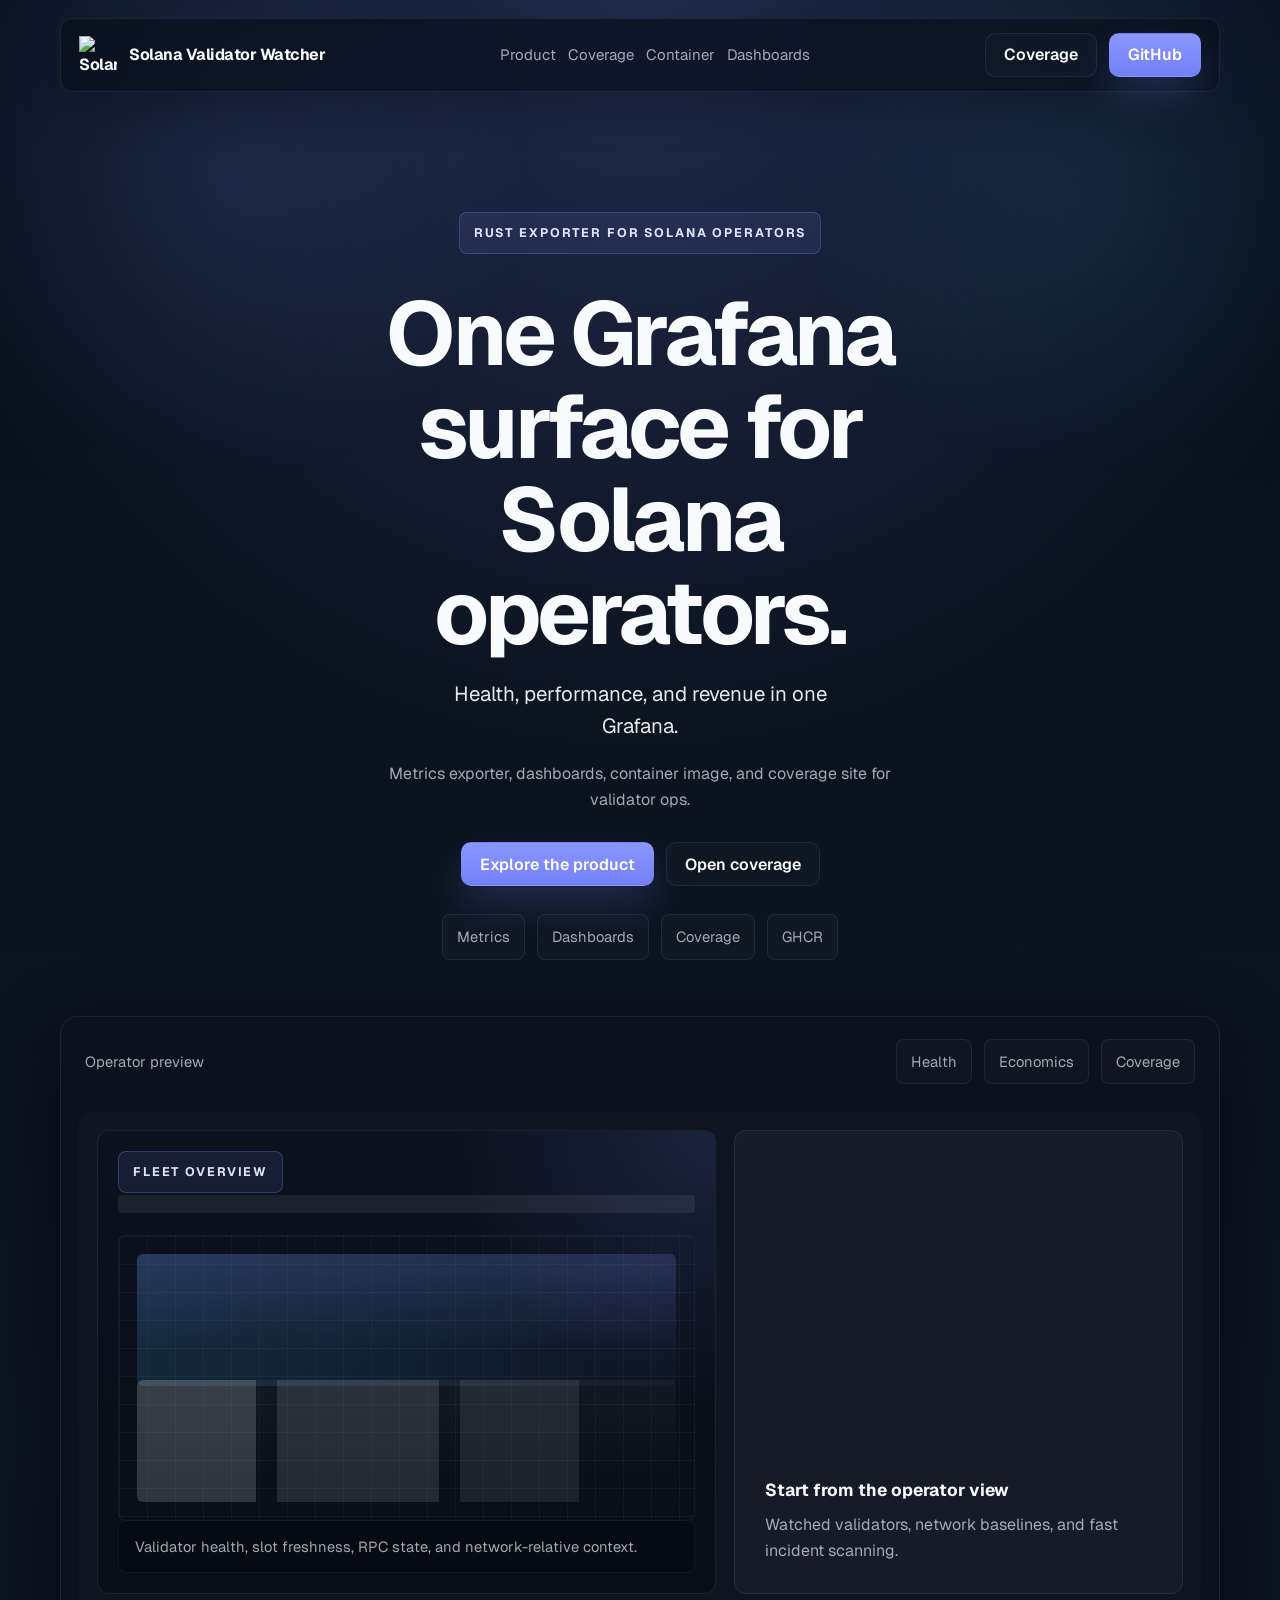
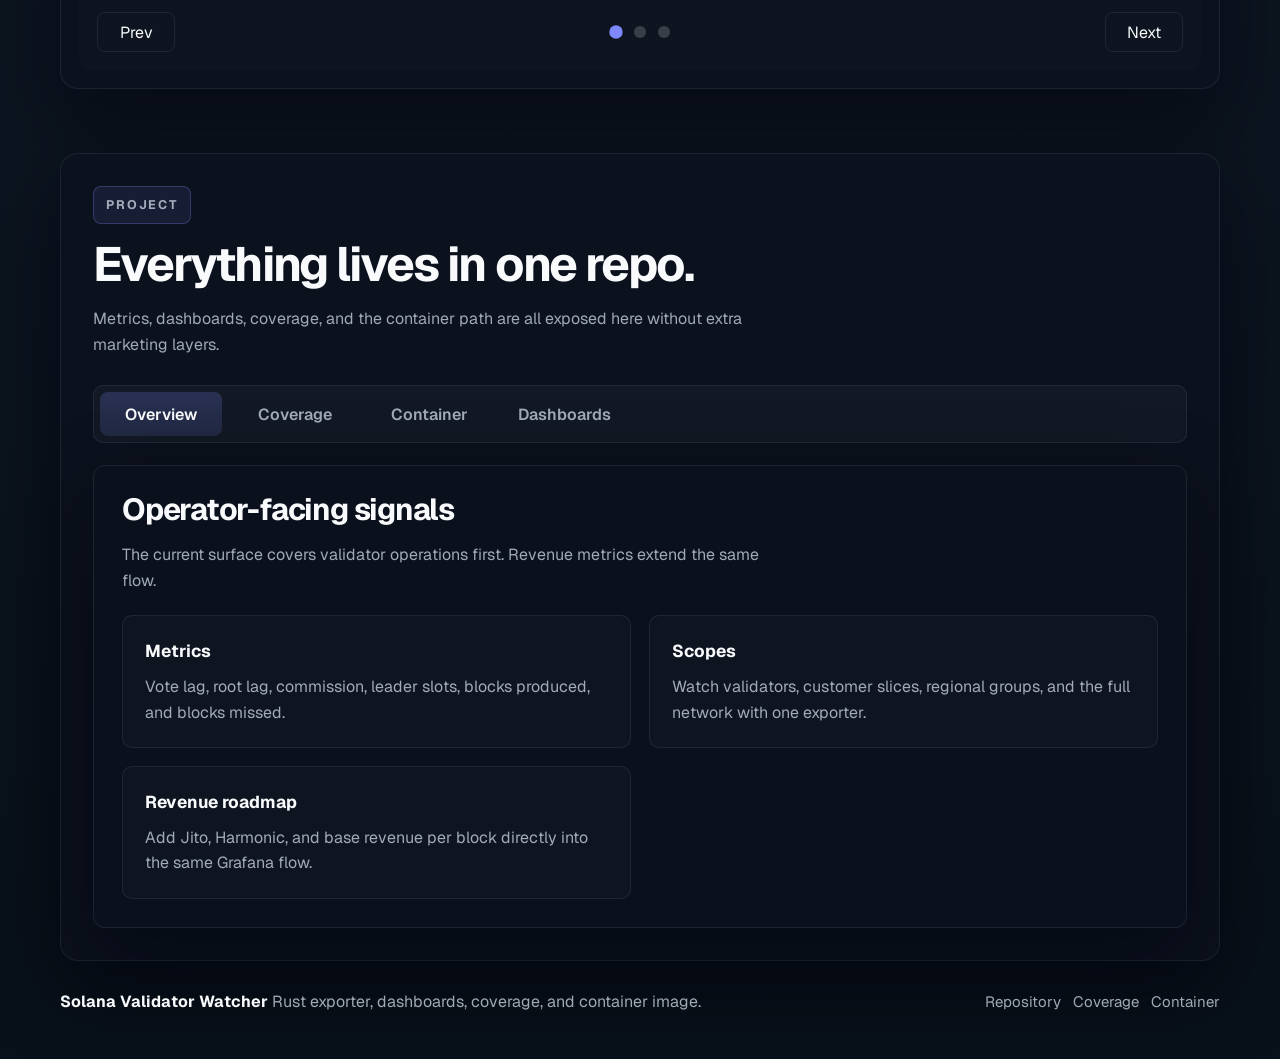
==== site/index.html @ ddf08153 "fix(config): make container listener explicit" ====
<!DOCTYPE html>
<html lang="en">
  <head>
    <meta charset="utf-8">
    <meta name="viewport" content="width=device-width, initial-scale=1">
    <title>Solana Validator Watcher</title>
    <meta
      name="description"
      content="A Solana operator surface for validator health, network context, dashboards, coverage, and container delivery."
    >
    <meta name="theme-color" content="#0a111b">
    <link rel="preconnect" href="https://fonts.googleapis.com">
    <link rel="preconnect" href="https://fonts.gstatic.com" crossorigin>
    <link
      href="https://fonts.googleapis.com/css2?family=Geist:wght@400;500;600;700&family=Geist+Mono:wght@400;500;600&display=swap"
      rel="stylesheet"
    >
    <link rel="stylesheet" href="styles.css">
    <script defer src="app.js"></script>
  </head>
  <body>
    <div class="page-aura" aria-hidden="true"></div>

    <header class="topbar">
      <div class="topbar-shell">
        <a class="brand" href="./">
          <img src="assets/logo.svg" alt="Solana Validator Watcher logo" width="38" height="38">
          <span>Solana Validator Watcher</span>
        </a>

        <nav class="topnav" aria-label="Primary">
          <a href="#product-tabs">Product</a>
          <a href="#tab-coverage">Coverage</a>
          <a href="#tab-container">Container</a>
          <a href="#tab-dashboards">Dashboards</a>
        </nav>

        <div class="topbar-actions">
          <a class="button button-ghost" href="coverage/">Coverage</a>
          <a class="button button-solid" href="https://github.com/v4lproik/sol-validator-watcher">GitHub</a>
        </div>
      </div>
    </header>

    <main>
      <section class="hero">
        <div class="hero-copy">
          <p class="launch-pill">Rust exporter for Solana operators</p>
          <h1>One Grafana surface for Solana operators.</h1>
          <p class="hero-text">Health, performance, and revenue in one Grafana.</p>
          <p class="hero-subtext">Metrics exporter, dashboards, container image, and coverage site for validator ops.</p>

          <div class="cta-row">
            <a class="button button-solid" href="#product-tabs">Explore the product</a>
            <a class="button button-ghost" href="coverage/">Open coverage</a>
          </div>

          <ul class="trust-strip" aria-label="Project stack">
            <li>Metrics</li>
            <li>Dashboards</li>
            <li>Coverage</li>
            <li>GHCR</li>
          </ul>
        </div>

        <div id="preview-carousel" class="hero-stage">
          <div class="stage-shell">
            <div class="stage-top">
              <span>Operator preview</span>
              <div class="preview-badges">
                <span>Health</span>
                <span>Economics</span>
                <span>Coverage</span>
              </div>
            </div>

            <div class="carousel-shell" data-carousel>
              <div class="carousel-track">
                <article class="carousel-slide is-active" data-slide>
                  <div class="shot shot-overview">
                    <span class="shot-label">Fleet overview</span>
                    <div class="shot-head"></div>
                    <div class="shot-surface shot-surface-grid"></div>
                    <div class="shot-footer">Validator health, slot freshness, RPC state, and network-relative context.</div>
                  </div>
                  <div class="slide-copy">
                    <strong>Start from the operator view</strong>
                    <span>Watched validators, network baselines, and fast incident scanning.</span>
                  </div>
                </article>

                <article class="carousel-slide" data-slide>
                  <div class="shot shot-breakdown">
                    <span class="shot-label">Revenue and breakdowns</span>
                    <div class="shot-head"></div>
                    <div class="shot-surface shot-surface-bars"></div>
                    <div class="shot-footer">Reserved for scope rankings, outliers, and validator economics.</div>
                  </div>
                  <div class="slide-copy">
                    <strong>Add economics without leaving Grafana</strong>
                    <span>Jito, Harmonic, and per-block revenue sit next to health signals.</span>
                  </div>
                </article>

                <article class="carousel-slide" data-slide>
                  <div class="shot shot-watched">
                    <span class="shot-label">Watched validators</span>
                    <div class="shot-head"></div>
                    <div class="shot-surface shot-surface-table"></div>
                    <div class="shot-footer">Ideal slot for the per-validator table and later screenshot carousel.</div>
                  </div>
                  <div class="slide-copy">
                    <strong>Ready for real screenshots</strong>
                    <span>Swap placeholders for Grafana captures when they are ready.</span>
                  </div>
                </article>
              </div>

              <div class="carousel-controls">
                <button type="button" class="carousel-button" data-carousel-action="prev" aria-label="Previous slide">
                  Prev
                </button>
                <div class="carousel-dots" aria-label="Carousel pagination">
                  <button type="button" class="carousel-dot is-active" data-carousel-dot="0" aria-label="Go to slide 1"></button>
                  <button type="button" class="carousel-dot" data-carousel-dot="1" aria-label="Go to slide 2"></button>
                  <button type="button" class="carousel-dot" data-carousel-dot="2" aria-label="Go to slide 3"></button>
                </div>
                <button type="button" class="carousel-button" data-carousel-action="next" aria-label="Next slide">
                  Next
                </button>
              </div>
            </div>
          </div>
        </div>
      </section>

      <section id="product-tabs" class="product-tabs">
        <div class="section-header">
          <p class="eyebrow">Project</p>
          <h2>Everything lives in one repo.</h2>
          <p>Metrics, dashboards, coverage, and the container path are all exposed here without extra marketing layers.</p>
        </div>

        <div class="tab-buttons" role="tablist" aria-label="Project sections">
          <button id="tab-overview" class="tab-button is-active" type="button" role="tab" aria-selected="true" aria-controls="panel-overview" data-tab="overview">
            Overview
          </button>
          <button id="tab-coverage" class="tab-button" type="button" role="tab" aria-selected="false" aria-controls="panel-coverage" data-tab="coverage">
            Coverage
          </button>
          <button id="tab-container" class="tab-button" type="button" role="tab" aria-selected="false" aria-controls="panel-container" data-tab="container">
            Container
          </button>
          <button id="tab-dashboards" class="tab-button" type="button" role="tab" aria-selected="false" aria-controls="panel-dashboards" data-tab="dashboards">
            Dashboards
          </button>
        </div>

        <div class="tab-panels">
          <section id="panel-overview" class="tab-panel is-active" role="tabpanel" aria-labelledby="tab-overview" data-panel="overview">
            <div class="panel-intro">
              <h3>Operator-facing signals</h3>
              <p>The current surface covers validator operations first. Revenue metrics extend the same flow.</p>
            </div>

            <div class="panel-grid">
              <article>
                <strong>Metrics</strong>
                <span>Vote lag, root lag, commission, leader slots, blocks produced, and blocks missed.</span>
              </article>
              <article>
                <strong>Scopes</strong>
                <span>Watch validators, customer slices, regional groups, and the full network with one exporter.</span>
              </article>
              <article>
                <strong>Revenue roadmap</strong>
                <span>Add Jito, Harmonic, and base revenue per block directly into the same Grafana flow.</span>
              </article>
            </div>
          </section>

          <section id="panel-coverage" class="tab-panel" role="tabpanel" aria-labelledby="tab-coverage" data-panel="coverage" hidden>
            <div class="panel-intro">
              <h3>Coverage is part of the site</h3>
              <p>The Pages build publishes the landing page at the root and the generated <code>cargo llvm-cov</code> report under <code>/coverage/</code>.</p>
              <div class="inline-actions">
                <a class="button button-solid" href="coverage/">Open full coverage report</a>
              </div>
            </div>

            <div class="coverage-frame-shell">
              <iframe
                src="coverage/"
                title="Coverage report preview"
                loading="lazy"
                referrerpolicy="no-referrer"
              ></iframe>
            </div>
          </section>

          <section id="panel-container" class="tab-panel" role="tabpanel" aria-labelledby="tab-container" data-panel="container" hidden>
            <div class="panel-intro">
              <h3>Pull the image from GHCR</h3>
              <p>The workflow publishes branch, tag, SHA, and <code>latest</code> tags to GitHub Container Registry.</p>
            </div>

            <div class="snippet-layout">
              <article class="snippet-card">
                <p class="snippet-title">Pull</p>
                <pre><code>docker pull ghcr.io/v4lproik/sol-validator-watcher:latest</code></pre>
              </article>

              <article class="snippet-card">
                <p class="snippet-title">Run</p>
                <pre><code>docker run --rm \
  --read-only \
  --tmpfs /tmp:rw,noexec,nosuid,size=16m,mode=1777 \
  --cap-drop ALL \
  --security-opt no-new-privileges:true \
  -p 127.0.0.1:8000:8000 \
  -v "$(pwd)/config:/app/config:ro" \
  ghcr.io/v4lproik/sol-validator-watcher:latest \
  --config /app/config/remote/devnet.toml</code></pre>
              </article>

              <article class="snippet-card">
                <p class="snippet-title">Tags</p>
                <pre><code>main
latest
sha-&lt;commit&gt;
v&lt;release-tag&gt;</code></pre>
              </article>
            </div>
          </section>

          <section id="panel-dashboards" class="tab-panel" role="tabpanel" aria-labelledby="tab-dashboards" data-panel="dashboards" hidden>
            <div class="panel-intro">
              <h3>Keep a home for Grafana screenshots</h3>
              <p>The preview stage already has slots for overview, breakdown, and watched-validator captures.</p>
            </div>

            <div class="panel-grid">
              <article>
                <strong>Overview dashboard</strong>
                <span>Top-line operator health, validator comparisons, and network context.</span>
              </article>
              <article>
                <strong>Breakdown</strong>
                <span>Scope rankings, outlier scans, and revenue slices by operator or customer.</span>
              </article>
              <article>
                <strong>Watched validators</strong>
                <span>The row-level operations view with lag, skip rate, stake, leader pressure, and revenue columns.</span>
              </article>
            </div>
          </section>
        </div>
      </section>
    </main>

    <footer class="site-footer">
      <div>
        <strong>Solana Validator Watcher</strong>
        <span>Rust exporter, dashboards, coverage, and container image.</span>
      </div>

      <div class="footer-links">
        <a href="https://github.com/v4lproik/sol-validator-watcher">Repository</a>
        <a href="coverage/">Coverage</a>
        <a href="#tab-container">Container</a>
      </div>
    </footer>
  </body>
</html>
---- site/styles.css ----
:root {
  --bg: #08101a;
  --bg-secondary: #0d1521;
  --surface: rgba(12, 18, 30, 0.86);
  --surface-strong: rgba(14, 22, 34, 0.96);
  --surface-soft: rgba(255, 255, 255, 0.03);
  --line: rgba(148, 163, 184, 0.12);
  --line-strong: rgba(129, 140, 248, 0.28);
  --text: #f8fafc;
  --text-muted: rgba(203, 213, 225, 0.78);
  --brand: #7c89ff;
  --brand-secondary: #4fc3ff;
  --brand-soft: rgba(124, 137, 255, 0.14);
  --shadow: 0 28px 80px rgba(1, 5, 12, 0.48);
  --radius-xl: 18px;
  --radius-lg: 12px;
  --radius-md: 8px;
  --content-width: min(1160px, calc(100vw - 40px));
  color-scheme: dark;
}

* {
  box-sizing: border-box;
}

html {
  scroll-behavior: smooth;
}

body {
  margin: 0;
  min-height: 100vh;
  background:
    radial-gradient(circle at top, rgba(124, 137, 255, 0.22), transparent 28%),
    linear-gradient(180deg, var(--bg) 0%, var(--bg-secondary) 54%, var(--bg) 100%);
  color: var(--text);
  font-family: "Geist", sans-serif;
  line-height: 1.6;
}

a {
  color: inherit;
  text-decoration: none;
}

img {
  display: block;
  max-width: 100%;
}

code,
pre {
  font-family: "Geist Mono", monospace;
}

.page-aura {
  position: fixed;
  inset: 0;
  z-index: -1;
  pointer-events: none;
  background:
    radial-gradient(circle at 18% 20%, rgba(124, 137, 255, 0.1), transparent 24%),
    radial-gradient(circle at 84% 22%, rgba(79, 195, 255, 0.08), transparent 22%);
}

.topbar,
.hero,
.product-tabs,
.site-footer,
.not-found-shell {
  width: var(--content-width);
  margin-inline: auto;
}

.topbar {
  position: sticky;
  top: 0;
  z-index: 40;
  padding-top: 18px;
}

.topbar-shell {
  display: flex;
  align-items: center;
  justify-content: space-between;
  gap: 20px;
  min-height: 72px;
  padding: 14px 18px;
  border-radius: 12px;
  border: 1px solid var(--line);
  background: rgba(8, 16, 26, 0.68);
  box-shadow: 0 18px 40px rgba(1, 5, 12, 0.24);
  backdrop-filter: blur(18px);
}

.brand {
  display: inline-flex;
  align-items: center;
  gap: 12px;
  font-size: 1rem;
  font-weight: 700;
  letter-spacing: -0.03em;
}

.brand img {
  width: 38px;
  height: 38px;
}

.topnav,
.topbar-actions,
.cta-row,
.trust-strip,
.preview-badges,
.carousel-controls,
.carousel-dots,
.footer-links,
.tab-buttons,
.inline-actions {
  display: flex;
  align-items: center;
  gap: 12px;
  flex-wrap: wrap;
}

.topnav a,
.footer-links a {
  color: var(--text-muted);
  font-size: 0.94rem;
  transition: color 180ms ease;
}

.topnav a:hover,
.footer-links a:hover {
  color: var(--text);
}

.button {
  display: inline-flex;
  align-items: center;
  justify-content: center;
  min-height: 44px;
  padding: 0 18px;
  border: 1px solid transparent;
  border-radius: 10px;
  font-weight: 600;
  transition:
    transform 180ms ease,
    border-color 180ms ease,
    background-color 180ms ease;
}

.button:hover {
  transform: translateY(-1px);
}

.button-solid {
  background: linear-gradient(180deg, #8b97ff 0%, #7380f5 100%);
  color: white;
  box-shadow: 0 18px 38px rgba(124, 137, 255, 0.2);
}

.button-ghost {
  border-color: var(--line);
  background: rgba(255, 255, 255, 0.02);
  color: var(--text);
}

.hero {
  padding: 108px 0 24px;
}

.hero-copy {
  max-width: 860px;
  margin-inline: auto;
  text-align: center;
}

.launch-pill,
.eyebrow,
.shot-label {
  display: inline-flex;
  align-items: center;
  border-radius: 8px;
  border: 1px solid rgba(129, 140, 248, 0.28);
  background: rgba(124, 137, 255, 0.1);
  color: #dbe5ff;
  font-size: 0.78rem;
  font-weight: 700;
  letter-spacing: 0.15em;
  text-transform: uppercase;
}

.launch-pill,
.shot-label {
  padding: 10px 14px;
}

.eyebrow {
  margin: 0 0 16px;
  padding: 8px 12px;
}

h1,
h2,
h3 {
  margin: 0;
  letter-spacing: -0.04em;
  line-height: 1.04;
}

h1 {
  max-width: 11ch;
  margin: 20px auto 0;
  font-size: clamp(3.1rem, 7vw, 5.9rem);
}

h2 {
  font-size: clamp(2rem, 4vw, 3rem);
}

h3 {
  font-size: clamp(1.45rem, 2.8vw, 1.9rem);
}

.hero-text {
  max-width: 32ch;
  margin: 18px auto 0;
  font-size: clamp(1.1rem, 2vw, 1.28rem);
  color: rgba(241, 245, 249, 0.94);
}

.hero-subtext,
.section-header p,
.panel-intro p,
.slide-copy span,
.panel-grid span,
.snippet-card,
.site-footer span,
.not-found-shell p {
  color: var(--text-muted);
}

.hero-subtext {
  max-width: 48ch;
  margin: 18px auto 0;
  font-size: 1rem;
}

.cta-row {
  justify-content: center;
  margin-top: 30px;
}

.trust-strip {
  justify-content: center;
  list-style: none;
  margin: 28px 0 0;
  padding: 0;
}

.trust-strip li,
.preview-badges span {
  padding: 10px 14px;
  border-radius: 8px;
  border: 1px solid var(--line);
  background: rgba(255, 255, 255, 0.02);
  color: var(--text-muted);
  font-size: 0.92rem;
}

.hero-stage {
  margin-top: 56px;
}

.stage-shell,
.product-tabs,
.tab-panel,
.coverage-frame-shell,
.snippet-card,
.not-found-shell {
  border: 1px solid var(--line);
  background: var(--surface);
  box-shadow: var(--shadow);
}

.stage-shell {
  padding: 18px;
  border-radius: var(--radius-xl);
}

.stage-top {
  display: flex;
  align-items: center;
  justify-content: space-between;
  gap: 16px;
  margin-bottom: 16px;
  padding: 4px 6px 12px;
  color: var(--text-muted);
  font-size: 0.92rem;
}

.carousel-shell {
  overflow: hidden;
  border-radius: 14px;
  background: linear-gradient(180deg, rgba(255, 255, 255, 0.02), rgba(255, 255, 255, 0.01));
}

.carousel-track {
  position: relative;
  min-height: 500px;
  padding: 18px;
}

.carousel-slide {
  position: absolute;
  inset: 18px;
  display: grid;
  grid-template-columns: 1.16fr 0.84fr;
  gap: 18px;
  opacity: 0;
  pointer-events: none;
  transform: translateX(14px);
  transition:
    opacity 260ms ease,
    transform 260ms ease;
}

.carousel-slide.is-active {
  opacity: 1;
  pointer-events: auto;
  transform: translateX(0);
}

.shot {
  position: relative;
  min-height: 350px;
  overflow: hidden;
  padding: 20px;
  border-radius: 12px;
  border: 1px solid rgba(148, 163, 184, 0.12);
  background: linear-gradient(180deg, rgba(12, 18, 30, 0.98), rgba(9, 15, 24, 0.98));
}

.shot::before {
  content: "";
  position: absolute;
  inset: 0;
  background:
    radial-gradient(circle at top right, rgba(124, 137, 255, 0.14), transparent 34%),
    linear-gradient(180deg, transparent 0%, rgba(8, 16, 26, 0.1) 100%);
}

.shot-head {
  position: absolute;
  top: 64px;
  left: 20px;
  right: 20px;
  height: 18px;
  border-radius: 4px;
  background: rgba(255, 255, 255, 0.07);
}

.shot-surface {
  position: absolute;
  inset: 104px 20px 72px;
  border-radius: 8px;
  border: 1px solid rgba(148, 163, 184, 0.08);
  background: rgba(6, 10, 18, 0.82);
}

.shot-surface-grid {
  background:
    linear-gradient(90deg, rgba(255, 255, 255, 0.04) 1px, transparent 1px),
    linear-gradient(rgba(255, 255, 255, 0.04) 1px, transparent 1px);
  background-size: 28px 28px;
}

.shot-surface-grid::before,
.shot-surface-grid::after,
.shot-surface-bars::before,
.shot-surface-bars::after,
.shot-surface-table::before,
.shot-surface-table::after {
  content: "";
  position: absolute;
}

.shot-surface-grid::before {
  inset: 18px 18px auto 18px;
  height: 132px;
  border-radius: 6px;
  background:
    linear-gradient(180deg, rgba(124, 137, 255, 0.18), transparent 75%),
    linear-gradient(90deg, rgba(79, 195, 255, 0.14), rgba(124, 137, 255, 0.04));
}

.shot-surface-grid::after {
  left: 18px;
  right: 18px;
  bottom: 18px;
  height: 122px;
  border-radius: 6px;
  background:
    linear-gradient(180deg, rgba(255, 255, 255, 0.04), transparent 90%),
    linear-gradient(90deg, rgba(255, 255, 255, 0.16) 22%, transparent 22% 26%, rgba(255, 255, 255, 0.11) 26% 56%, transparent 56% 60%, rgba(255, 255, 255, 0.08) 60% 82%, transparent 82%);
}

.shot-surface-bars::before {
  inset: 18px 18px auto 18px;
  height: 14px;
  border-radius: 4px;
  background: rgba(255, 255, 255, 0.08);
}

.shot-surface-bars::after {
  inset: 54px 18px 18px;
  border-radius: 6px;
  background:
    linear-gradient(90deg, rgba(124, 137, 255, 0.22) 18%, transparent 18% 22%, rgba(79, 195, 255, 0.18) 22% 44%, transparent 44% 48%, rgba(124, 137, 255, 0.15) 48% 76%, transparent 76% 80%, rgba(79, 195, 255, 0.18) 80%),
    linear-gradient(rgba(255, 255, 255, 0.05) 1px, transparent 1px);
  background-size: auto, 100% 42px;
}

.shot-surface-table::before {
  inset: 18px 18px auto 18px;
  height: 18px;
  border-radius: 4px;
  background: rgba(255, 255, 255, 0.08);
}

.shot-surface-table::after {
  inset: 56px 18px 18px;
  border-radius: 6px;
  background:
    linear-gradient(rgba(255, 255, 255, 0.06) 1px, transparent 1px),
    linear-gradient(90deg, rgba(255, 255, 255, 0.06) 1px, transparent 1px);
  background-size: 100% 38px, 26% 100%;
}

.shot-footer {
  position: absolute;
  left: 20px;
  right: 20px;
  bottom: 20px;
  padding: 14px 16px;
  border-radius: 8px;
  background: rgba(6, 10, 18, 0.8);
  border: 1px solid rgba(148, 163, 184, 0.08);
  color: var(--text-muted);
  font-size: 0.92rem;
}

.slide-copy {
  display: flex;
  flex-direction: column;
  justify-content: flex-end;
  padding: 30px;
  border-radius: 12px;
  border: 1px solid var(--line);
  background: rgba(255, 255, 255, 0.03);
}

.slide-copy strong,
.snippet-title,
.panel-grid strong {
  display: block;
  margin-bottom: 8px;
  font-size: 1.08rem;
}

.carousel-controls {
  justify-content: space-between;
  padding: 0 18px 18px;
}

.carousel-button,
.carousel-dot,
.tab-button {
  border: 0;
  cursor: pointer;
}

.carousel-button {
  min-width: 78px;
  min-height: 40px;
  padding: 0 14px;
  border-radius: 8px;
  border: 1px solid var(--line);
  background: transparent;
  color: var(--text);
  font: inherit;
}

.carousel-dot {
  width: 12px;
  height: 12px;
  border-radius: 999px;
  background: rgba(255, 255, 255, 0.18);
  transition:
    transform 180ms ease,
    background-color 180ms ease;
}

.carousel-dot.is-active {
  transform: scale(1.12);
  background: var(--brand);
}

.product-tabs {
  margin-top: 40px;
  padding: 32px;
  border-radius: var(--radius-xl);
}

.section-header {
  max-width: 62ch;
}

.section-header h2 {
  margin: 0 0 14px;
}

.tab-buttons {
  margin: 28px 0 22px;
  padding: 6px;
  border-radius: 10px;
  border: 1px solid var(--line);
  background: rgba(255, 255, 255, 0.03);
}

.tab-button {
  min-width: 122px;
  min-height: 44px;
  padding: 0 16px;
  border-radius: 8px;
  background: transparent;
  color: var(--text-muted);
  font: inherit;
  font-weight: 600;
  transition:
    background-color 180ms ease,
    color 180ms ease;
}

.tab-button.is-active {
  background: linear-gradient(180deg, rgba(124, 137, 255, 0.22), rgba(124, 137, 255, 0.14));
  color: var(--text);
}

.tab-panels {
  display: grid;
}

.tab-panel {
  padding: 28px;
  border-radius: var(--radius-lg);
}

.panel-intro {
  max-width: 58ch;
}

.panel-intro h3 {
  margin-bottom: 12px;
}

.panel-grid,
.snippet-layout {
  display: grid;
  grid-template-columns: repeat(2, minmax(0, 1fr));
  gap: 18px;
  margin-top: 22px;
}

.panel-grid article,
.snippet-card {
  padding: 22px;
  border-radius: 10px;
  border: 1px solid var(--line);
  background: rgba(255, 255, 255, 0.02);
}

.snippet-layout {
  grid-template-columns: repeat(3, minmax(0, 1fr));
}

.snippet-title {
  margin-top: 0;
}

.snippet-card pre {
  margin: 0;
  white-space: pre-wrap;
  word-break: break-word;
}

.coverage-frame-shell {
  margin-top: 22px;
  padding: 16px;
  border-radius: 12px;
}

.coverage-frame-shell iframe {
  width: 100%;
  min-height: 680px;
  border: 0;
  border-radius: 8px;
  background: white;
}

.site-footer {
  display: flex;
  align-items: center;
  justify-content: space-between;
  gap: 20px;
  padding: 28px 0 44px;
}

.footer-links {
  justify-content: flex-end;
}

.not-found-page {
  display: grid;
  place-items: center;
}

.not-found-shell {
  padding: 36px;
  border-radius: var(--radius-xl);
  text-align: center;
}

.not-found-shell img {
  margin: 0 auto 18px;
}

@media (max-width: 1100px) {
  .topbar-shell,
  .site-footer {
    flex-direction: column;
    align-items: stretch;
  }

  .topnav,
  .topbar-actions,
  .footer-links {
    justify-content: center;
  }

  .carousel-slide {
    grid-template-columns: 1fr;
  }

  .carousel-track {
    min-height: 740px;
  }

  .panel-grid,
  .snippet-layout {
    grid-template-columns: 1fr;
  }
}

@media (max-width: 720px) {
  :root {
    --content-width: min(100vw - 24px, 100%);
  }

  .hero {
    padding-top: 90px;
  }

  h1 {
    max-width: 9ch;
  }

  .stage-shell,
  .product-tabs,
  .tab-panel,
  .not-found-shell {
    padding: 20px;
  }

  .carousel-track {
    min-height: 700px;
    padding: 12px;
  }

  .carousel-slide {
    inset: 12px;
  }

  .shot {
    min-height: 300px;
    padding: 16px;
  }

  .shot-head {
    left: 16px;
    right: 16px;
  }

  .shot-surface {
    inset: 100px 16px 68px;
  }

  .shot-footer,
  .slide-copy {
    padding: 16px;
  }

  .tab-buttons {
    display: grid;
    grid-template-columns: repeat(2, minmax(0, 1fr));
  }

  .tab-button {
    width: 100%;
  }

  .coverage-frame-shell iframe {
    min-height: 520px;
  }
}
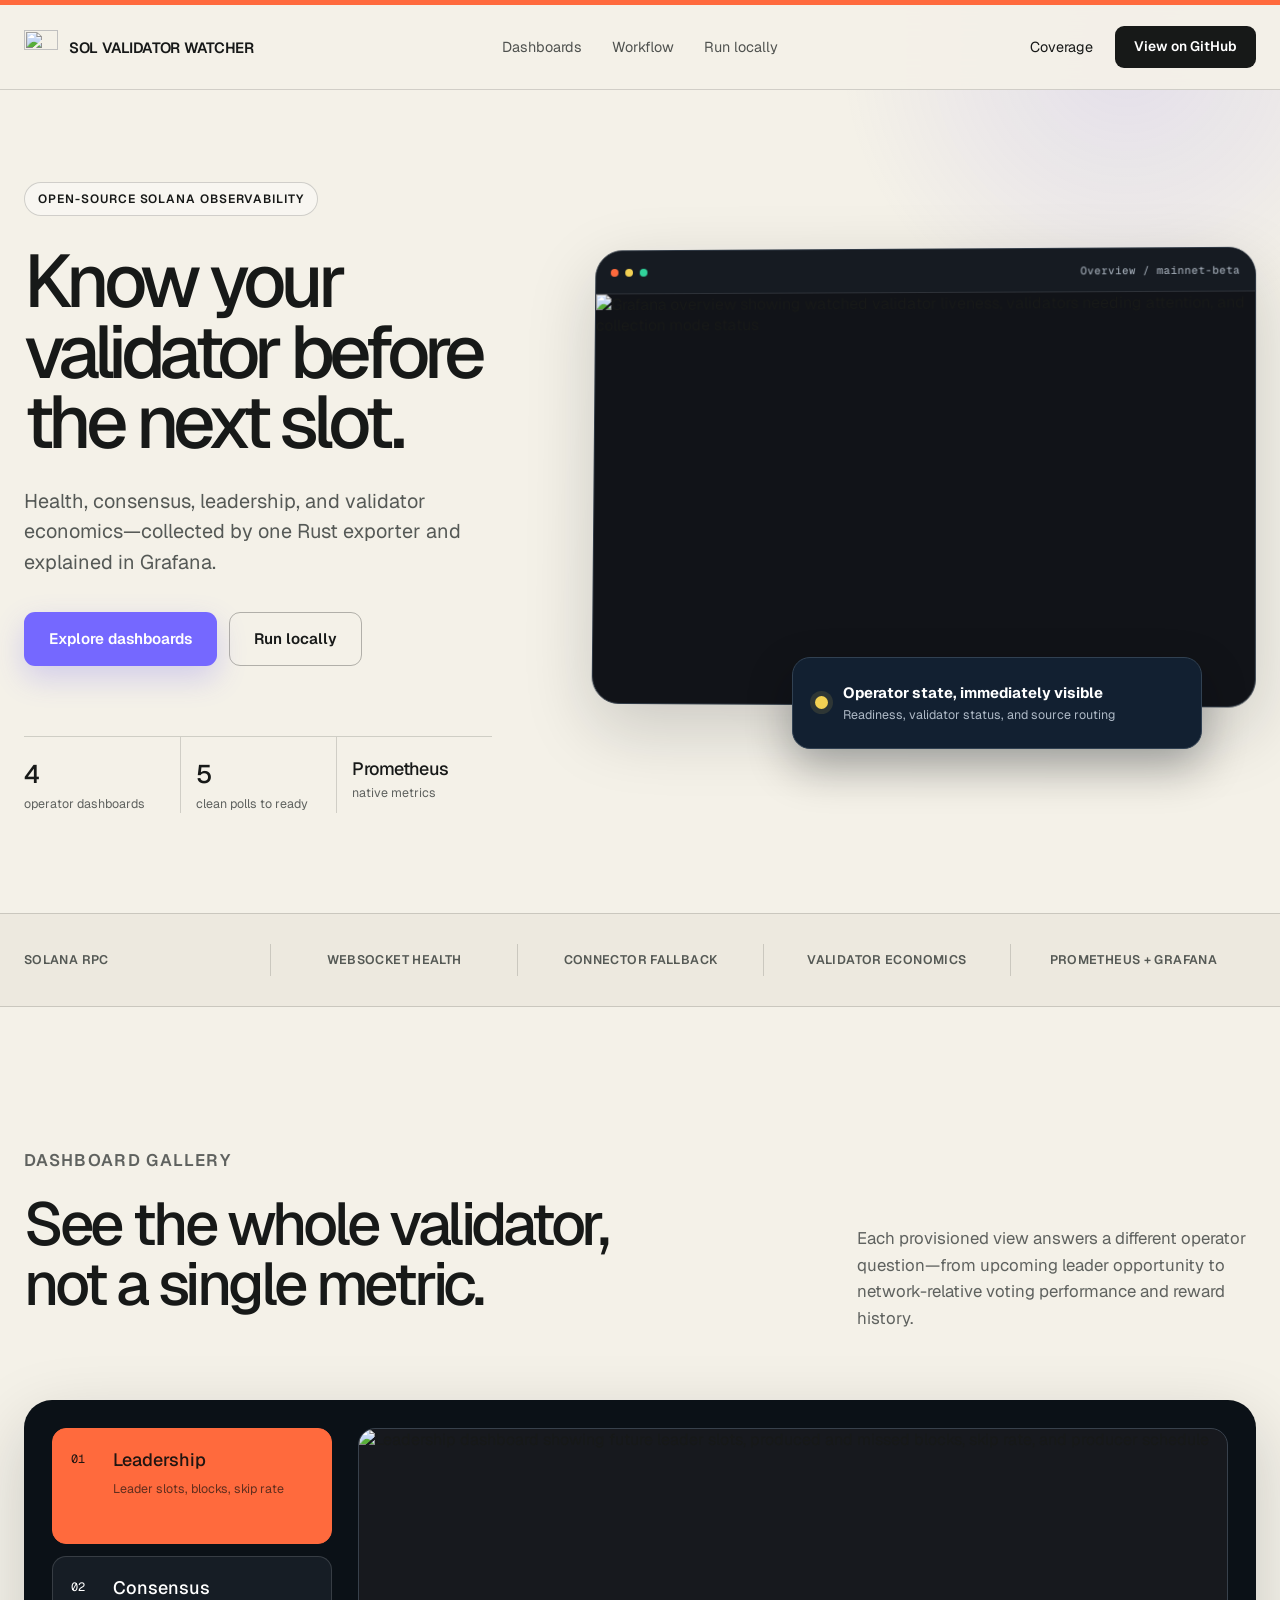
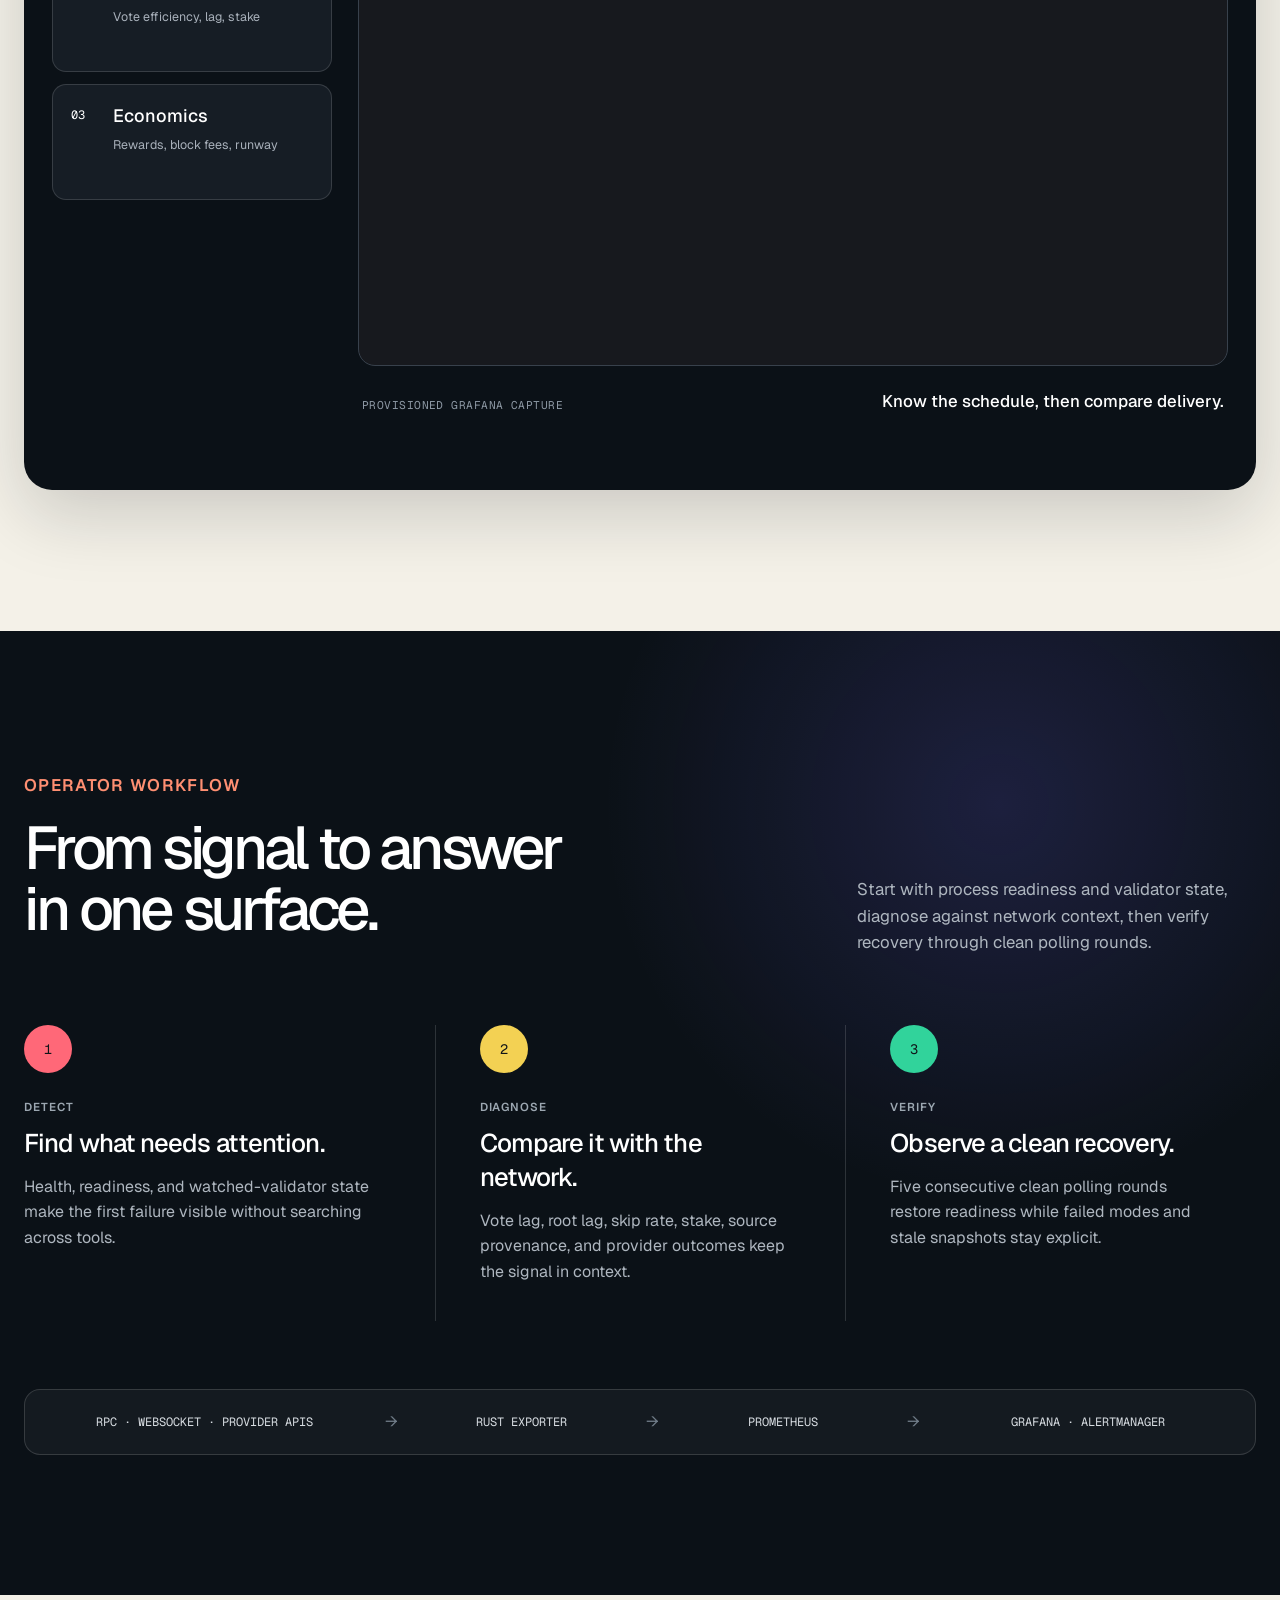
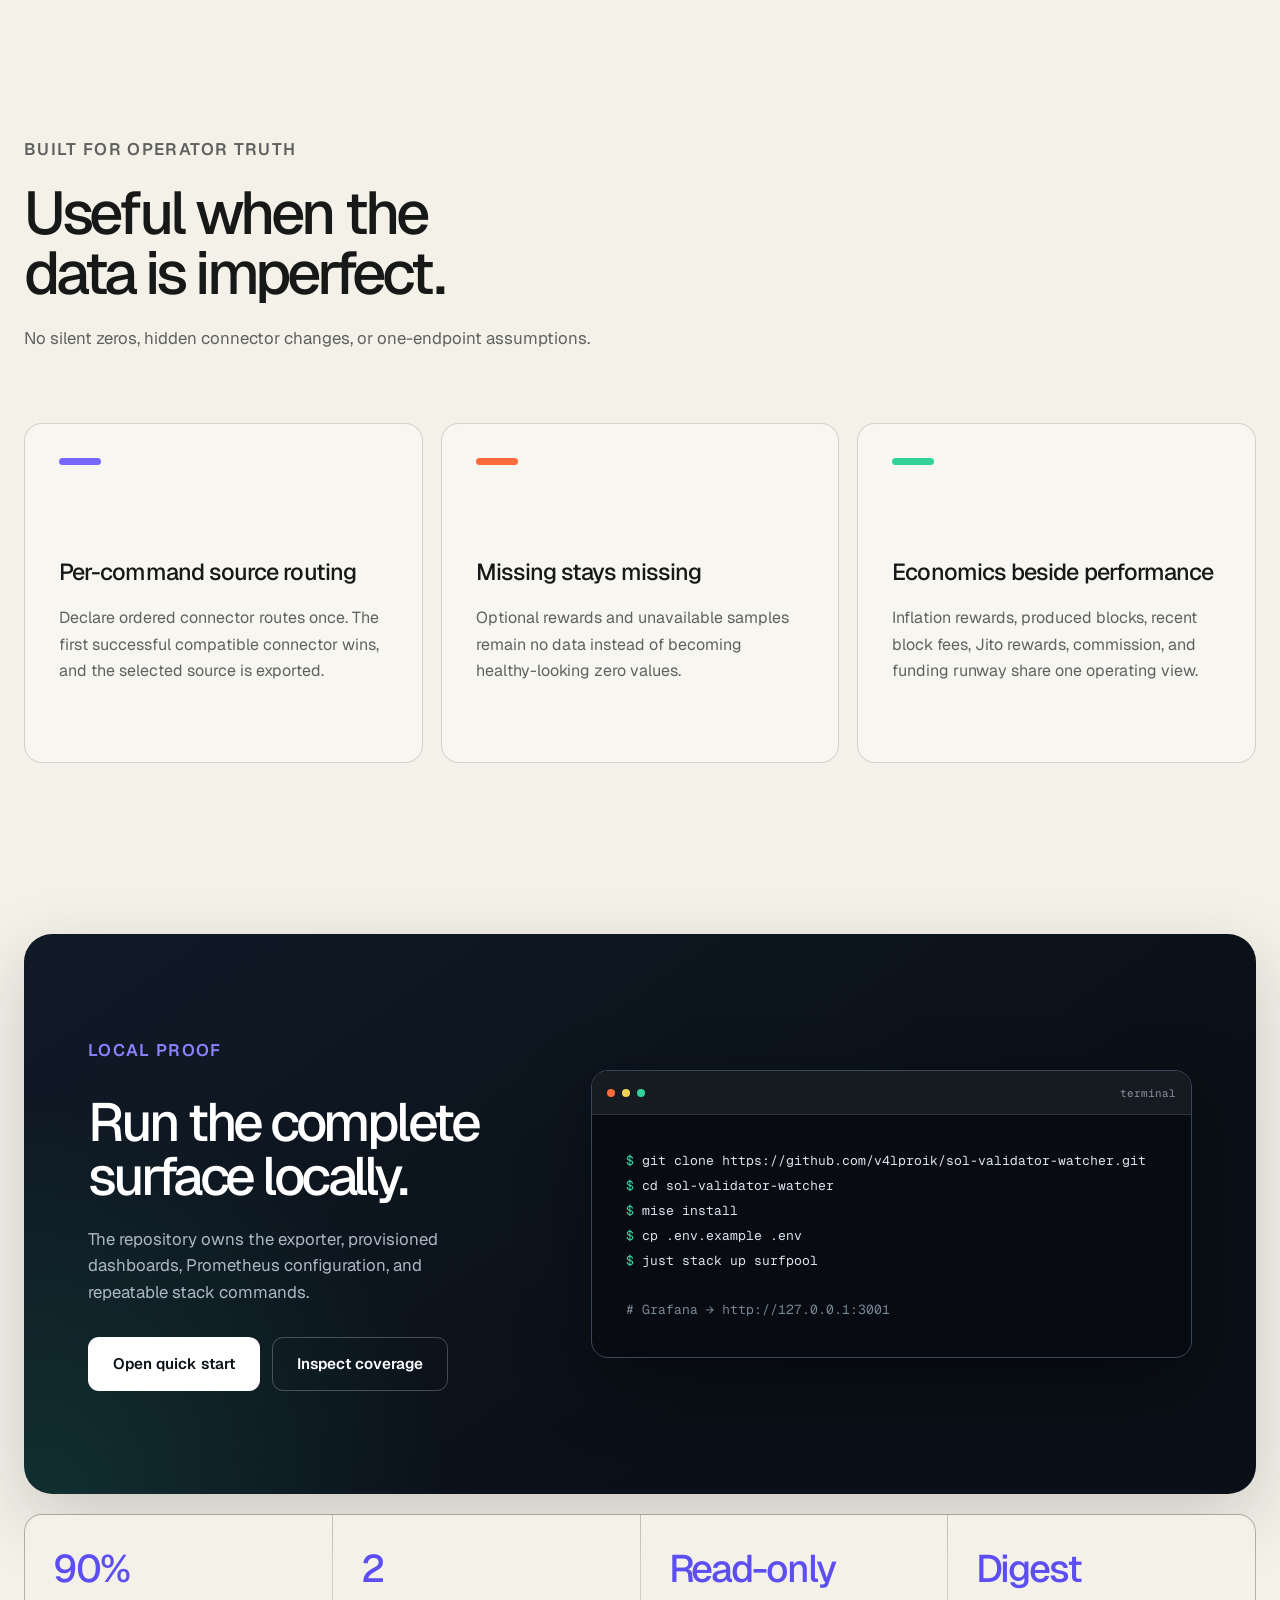
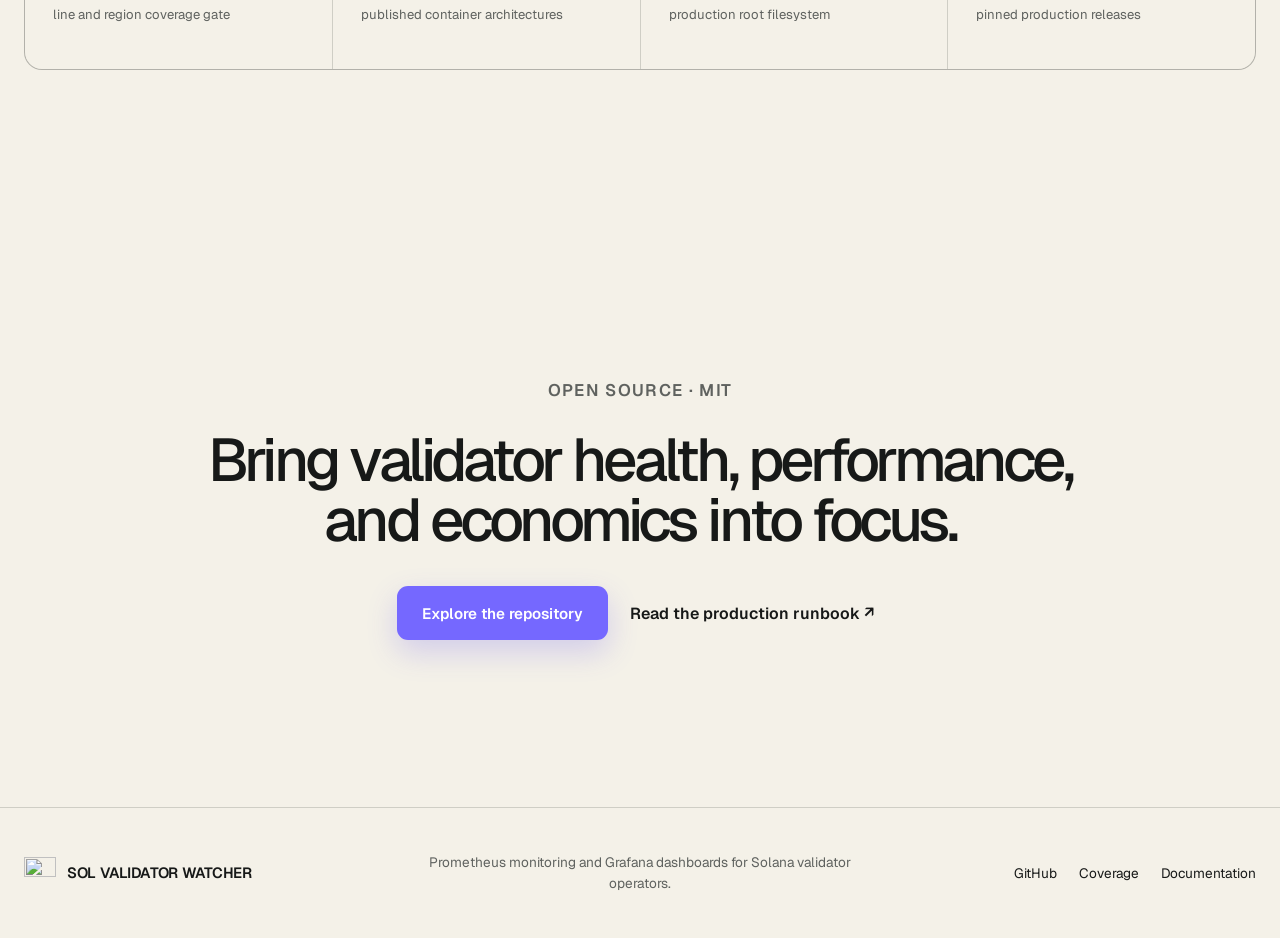
==== commit d1fb5208: "feat(site): promote validator watcher dashboards" ====
--- a/site/index.html
+++ b/site/index.html
@@ -3,12 +3,19 @@
   <head>
     <meta charset="utf-8">
     <meta name="viewport" content="width=device-width, initial-scale=1">
-    <title>Solana Validator Watcher</title>
+    <title>Solana Validator Watcher — Operator observability</title>
     <meta
       name="description"
-      content="A Solana operator surface for validator health, network context, dashboards, coverage, and container delivery."
+      content="Open-source Prometheus monitoring and Grafana dashboards for Solana validator health, consensus, leadership, and economics."
     >
-    <meta name="theme-color" content="#0a111b">
+    <meta name="theme-color" content="#f4f1e8">
+    <meta property="og:title" content="Solana Validator Watcher">
+    <meta
+      property="og:description"
+      content="Know your validator before the next slot. Health, consensus, leadership, and economics in one operator surface."
+    >
+    <meta property="og:type" content="website">
+    <meta property="og:url" content="https://v4lproik.github.io/sol-validator-watcher/">
     <link rel="preconnect" href="https://fonts.googleapis.com">
     <link rel="preconnect" href="https://fonts.gstatic.com" crossorigin>
     <link
@@ -19,255 +26,375 @@
     <script defer src="app.js"></script>
   </head>
   <body>
-    <div class="page-aura" aria-hidden="true"></div>
+    <a class="skip-link" href="#main-content">Skip to main content</a>
 
     <header class="topbar">
-      <div class="topbar-shell">
-        <a class="brand" href="./">
-          <img src="assets/logo.svg" alt="Solana Validator Watcher logo" width="38" height="38">
-          <span>Solana Validator Watcher</span>
+      <div class="shell topbar-inner">
+        <a class="brand" href="./" aria-label="Solana Validator Watcher home">
+          <img src="assets/logo.svg" alt="" width="34" height="34">
+          <span>Sol Validator Watcher</span>
         </a>
 
-        <nav class="topnav" aria-label="Primary">
-          <a href="#product-tabs">Product</a>
-          <a href="#tab-coverage">Coverage</a>
-          <a href="#tab-container">Container</a>
-          <a href="#tab-dashboards">Dashboards</a>
+        <nav class="topnav" aria-label="Primary navigation">
+          <a href="#dashboards">Dashboards</a>
+          <a href="#workflow">Workflow</a>
+          <a href="#run-locally">Run locally</a>
         </nav>
 
         <div class="topbar-actions">
-          <a class="button button-ghost" href="coverage/">Coverage</a>
-          <a class="button button-solid" href="https://github.com/v4lproik/sol-validator-watcher">GitHub</a>
+          <a class="text-link" href="coverage/">Coverage</a>
+          <a class="button button-small button-dark" href="https://github.com/v4lproik/sol-validator-watcher">
+            View on GitHub
+          </a>
         </div>
       </div>
     </header>
 
-    <main>
-      <section class="hero">
+    <main id="main-content">
+      <section class="hero shell" aria-labelledby="hero-title">
         <div class="hero-copy">
-          <p class="launch-pill">Rust exporter for Solana operators</p>
-          <h1>One Grafana surface for Solana operators.</h1>
-          <p class="hero-text">Health, performance, and revenue in one Grafana.</p>
-          <p class="hero-subtext">Metrics exporter, dashboards, container image, and coverage site for validator ops.</p>
+          <p class="pill">Open-source Solana observability</p>
+          <h1 id="hero-title">Know your validator before the next slot.</h1>
+          <p class="hero-lead">
+            Health, consensus, leadership, and validator economics—collected by one Rust exporter and explained in Grafana.
+          </p>
 
           <div class="cta-row">
-            <a class="button button-solid" href="#product-tabs">Explore the product</a>
-            <a class="button button-ghost" href="coverage/">Open coverage</a>
-          </div>
-
-          <ul class="trust-strip" aria-label="Project stack">
-            <li>Metrics</li>
-            <li>Dashboards</li>
-            <li>Coverage</li>
-            <li>GHCR</li>
-          </ul>
-        </div>
-
-        <div id="preview-carousel" class="hero-stage">
-          <div class="stage-shell">
-            <div class="stage-top">
-              <span>Operator preview</span>
-              <div class="preview-badges">
-                <span>Health</span>
-                <span>Economics</span>
-                <span>Coverage</span>
+            <a class="button button-accent" href="#dashboards">Explore dashboards</a>
+            <a class="button button-outline" href="#run-locally">Run locally</a>
+          </div>
+
+          <dl class="hero-proof" aria-label="Project facts">
+            <div>
+              <dt>4</dt>
+              <dd>operator dashboards</dd>
+            </div>
+            <div>
+              <dt>5</dt>
+              <dd>clean polls to ready</dd>
+            </div>
+            <div>
+              <dt>Prometheus</dt>
+              <dd>native metrics</dd>
+            </div>
+          </dl>
+        </div>
+
+        <div class="hero-visual">
+          <figure class="product-frame product-frame-hero">
+            <div class="frame-bar" aria-hidden="true">
+              <span></span><span></span><span></span>
+              <strong>Overview / mainnet-beta</strong>
+            </div>
+            <img
+              src="assets/dashboard-overview.webp"
+              alt="Grafana overview showing watched validator liveness, validators needing attention, and collection mode status"
+              width="1600"
+              height="987"
+              fetchpriority="high"
+            >
+          </figure>
+          <div class="signal-card">
+            <span class="signal-dot" aria-hidden="true"></span>
+            <div>
+              <strong>Operator state, immediately visible</strong>
+              <span>Readiness, validator status, and source routing</span>
+            </div>
+          </div>
+        </div>
+      </section>
+
+      <section class="proof-band" aria-label="Project capabilities">
+        <div class="shell proof-band-inner">
+          <span>Solana RPC</span>
+          <span>WebSocket health</span>
+          <span>Connector fallback</span>
+          <span>Validator economics</span>
+          <span>Prometheus + Grafana</span>
+        </div>
+      </section>
+
+      <section id="dashboards" class="section section-gallery shell" aria-labelledby="dashboards-title">
+        <div class="section-heading section-heading-split">
+          <div>
+            <p class="eyebrow">Dashboard gallery</p>
+            <h2 id="dashboards-title">See the whole validator, not a single metric.</h2>
+          </div>
+          <p>
+            Each provisioned view answers a different operator question—from upcoming leader opportunity to network-relative voting performance and reward history.
+          </p>
+        </div>
+
+        <div class="dashboard-gallery">
+          <div class="gallery-tabs" role="tablist" aria-label="Dashboard previews">
+            <button
+              id="dashboard-tab-leadership"
+              class="gallery-tab is-active"
+              type="button"
+              role="tab"
+              aria-selected="true"
+              aria-controls="dashboard-panel-leadership"
+              tabindex="0"
+              data-dashboard-tab="leadership"
+            >
+              <span class="gallery-index">01</span>
+              <span>
+                <strong>Leadership</strong>
+                <small>Leader slots, blocks, skip rate</small>
+              </span>
+            </button>
+            <button
+              id="dashboard-tab-consensus"
+              class="gallery-tab"
+              type="button"
+              role="tab"
+              aria-selected="false"
+              aria-controls="dashboard-panel-consensus"
+              tabindex="-1"
+              data-dashboard-tab="consensus"
+            >
+              <span class="gallery-index">02</span>
+              <span>
+                <strong>Consensus</strong>
+                <small>Vote efficiency, lag, stake</small>
+              </span>
+            </button>
+            <button
+              id="dashboard-tab-economics"
+              class="gallery-tab"
+              type="button"
+              role="tab"
+              aria-selected="false"
+              aria-controls="dashboard-panel-economics"
+              tabindex="-1"
+              data-dashboard-tab="economics"
+            >
+              <span class="gallery-index">03</span>
+              <span>
+                <strong>Economics</strong>
+                <small>Rewards, block fees, runway</small>
+              </span>
+            </button>
+          </div>
+
+          <div class="gallery-stage">
+            <figure
+              id="dashboard-panel-leadership"
+              class="gallery-panel is-active"
+              role="tabpanel"
+              aria-labelledby="dashboard-tab-leadership"
+              data-dashboard-panel="leadership"
+            >
+              <div class="gallery-image-shell">
+                <img
+                  src="assets/dashboard-leadership.webp"
+                  alt="Leadership dashboard showing future leader slots, produced and missed blocks, skip rate, and producer schedule"
+                  width="1600"
+                  height="987"
+                  loading="lazy"
+                >
               </div>
-            </div>
-
-            <div class="carousel-shell" data-carousel>
-              <div class="carousel-track">
-                <article class="carousel-slide is-active" data-slide>
-                  <div class="shot shot-overview">
-                    <span class="shot-label">Fleet overview</span>
-                    <div class="shot-head"></div>
-                    <div class="shot-surface shot-surface-grid"></div>
-                    <div class="shot-footer">Validator health, slot freshness, RPC state, and network-relative context.</div>
-                  </div>
-                  <div class="slide-copy">
-                    <strong>Start from the operator view</strong>
-                    <span>Watched validators, network baselines, and fast incident scanning.</span>
-                  </div>
-                </article>
-
-                <article class="carousel-slide" data-slide>
-                  <div class="shot shot-breakdown">
-                    <span class="shot-label">Revenue and breakdowns</span>
-                    <div class="shot-head"></div>
-                    <div class="shot-surface shot-surface-bars"></div>
-                    <div class="shot-footer">Reserved for scope rankings, outliers, and validator economics.</div>
-                  </div>
-                  <div class="slide-copy">
-                    <strong>Add economics without leaving Grafana</strong>
-                    <span>Jito, Harmonic, and per-block revenue sit next to health signals.</span>
-                  </div>
-                </article>
-
-                <article class="carousel-slide" data-slide>
-                  <div class="shot shot-watched">
-                    <span class="shot-label">Watched validators</span>
-                    <div class="shot-head"></div>
-                    <div class="shot-surface shot-surface-table"></div>
-                    <div class="shot-footer">Ideal slot for the per-validator table and later screenshot carousel.</div>
-                  </div>
-                  <div class="slide-copy">
-                    <strong>Ready for real screenshots</strong>
-                    <span>Swap placeholders for Grafana captures when they are ready.</span>
-                  </div>
-                </article>
+              <figcaption>
+                <span>Provisioned Grafana capture</span>
+                <strong>Know the schedule, then compare delivery.</strong>
+              </figcaption>
+            </figure>
+
+            <figure
+              id="dashboard-panel-consensus"
+              class="gallery-panel"
+              role="tabpanel"
+              aria-labelledby="dashboard-tab-consensus"
+              data-dashboard-panel="consensus"
+              hidden
+            >
+              <div class="gallery-image-shell">
+                <img
+                  src="assets/dashboard-consensus.webp"
+                  alt="Consensus dashboard showing delinquent validators, vote efficiency, vote lag, root lag, and activated stake"
+                  width="1600"
+                  height="987"
+                  loading="lazy"
+                >
               </div>
-
-              <div class="carousel-controls">
-                <button type="button" class="carousel-button" data-carousel-action="prev" aria-label="Previous slide">
-                  Prev
-                </button>
-                <div class="carousel-dots" aria-label="Carousel pagination">
-                  <button type="button" class="carousel-dot is-active" data-carousel-dot="0" aria-label="Go to slide 1"></button>
-                  <button type="button" class="carousel-dot" data-carousel-dot="1" aria-label="Go to slide 2"></button>
-                  <button type="button" class="carousel-dot" data-carousel-dot="2" aria-label="Go to slide 3"></button>
-                </div>
-                <button type="button" class="carousel-button" data-carousel-action="next" aria-label="Next slide">
-                  Next
-                </button>
+              <figcaption>
+                <span>Provisioned Grafana capture</span>
+                <strong>Compare every watched validator with the network.</strong>
+              </figcaption>
+            </figure>
+
+            <figure
+              id="dashboard-panel-economics"
+              class="gallery-panel"
+              role="tabpanel"
+              aria-labelledby="dashboard-tab-economics"
+              data-dashboard-panel="economics"
+              hidden
+            >
+              <div class="gallery-image-shell">
+                <img
+                  src="assets/dashboard-economics.webp"
+                  alt="Economics dashboard showing tracked inflation rewards, rewarded blocks, reward per produced block, and reward data availability"
+                  width="1600"
+                  height="987"
+                  loading="lazy"
+                >
               </div>
-            </div>
-          </div>
-        </div>
-      </section>
-
-      <section id="product-tabs" class="product-tabs">
-        <div class="section-header">
-          <p class="eyebrow">Project</p>
-          <h2>Everything lives in one repo.</h2>
-          <p>Metrics, dashboards, coverage, and the container path are all exposed here without extra marketing layers.</p>
-        </div>
-
-        <div class="tab-buttons" role="tablist" aria-label="Project sections">
-          <button id="tab-overview" class="tab-button is-active" type="button" role="tab" aria-selected="true" aria-controls="panel-overview" data-tab="overview">
-            Overview
-          </button>
-          <button id="tab-coverage" class="tab-button" type="button" role="tab" aria-selected="false" aria-controls="panel-coverage" data-tab="coverage">
-            Coverage
-          </button>
-          <button id="tab-container" class="tab-button" type="button" role="tab" aria-selected="false" aria-controls="panel-container" data-tab="container">
-            Container
-          </button>
-          <button id="tab-dashboards" class="tab-button" type="button" role="tab" aria-selected="false" aria-controls="panel-dashboards" data-tab="dashboards">
-            Dashboards
-          </button>
-        </div>
-
-        <div class="tab-panels">
-          <section id="panel-overview" class="tab-panel is-active" role="tabpanel" aria-labelledby="tab-overview" data-panel="overview">
-            <div class="panel-intro">
-              <h3>Operator-facing signals</h3>
-              <p>The current surface covers validator operations first. Revenue metrics extend the same flow.</p>
-            </div>
-
-            <div class="panel-grid">
-              <article>
-                <strong>Metrics</strong>
-                <span>Vote lag, root lag, commission, leader slots, blocks produced, and blocks missed.</span>
-              </article>
-              <article>
-                <strong>Scopes</strong>
-                <span>Watch validators, customer slices, regional groups, and the full network with one exporter.</span>
-              </article>
-              <article>
-                <strong>Revenue roadmap</strong>
-                <span>Add Jito, Harmonic, and base revenue per block directly into the same Grafana flow.</span>
-              </article>
-            </div>
-          </section>
-
-          <section id="panel-coverage" class="tab-panel" role="tabpanel" aria-labelledby="tab-coverage" data-panel="coverage" hidden>
-            <div class="panel-intro">
-              <h3>Coverage is part of the site</h3>
-              <p>The Pages build publishes the landing page at the root and the generated <code>cargo llvm-cov</code> report under <code>/coverage/</code>.</p>
-              <div class="inline-actions">
-                <a class="button button-solid" href="coverage/">Open full coverage report</a>
-              </div>
-            </div>
-
-            <div class="coverage-frame-shell">
-              <iframe
-                src="coverage/"
-                title="Coverage report preview"
-                loading="lazy"
-                referrerpolicy="no-referrer"
-              ></iframe>
-            </div>
-          </section>
-
-          <section id="panel-container" class="tab-panel" role="tabpanel" aria-labelledby="tab-container" data-panel="container" hidden>
-            <div class="panel-intro">
-              <h3>Pull the image from GHCR</h3>
-              <p>The workflow publishes branch, tag, SHA, and <code>latest</code> tags to GitHub Container Registry.</p>
-            </div>
-
-            <div class="snippet-layout">
-              <article class="snippet-card">
-                <p class="snippet-title">Pull</p>
-                <pre><code>docker pull ghcr.io/v4lproik/sol-validator-watcher:latest</code></pre>
-              </article>
-
-              <article class="snippet-card">
-                <p class="snippet-title">Run</p>
-                <pre><code>docker run --rm \
-  --read-only \
-  --tmpfs /tmp:rw,noexec,nosuid,size=16m,mode=1777 \
-  --cap-drop ALL \
-  --security-opt no-new-privileges:true \
-  -p 127.0.0.1:8000:8000 \
-  -v "$(pwd)/config:/app/config:ro" \
-  ghcr.io/v4lproik/sol-validator-watcher:latest \
-  --config /app/config/remote/devnet.toml</code></pre>
-              </article>
-
-              <article class="snippet-card">
-                <p class="snippet-title">Tags</p>
-                <pre><code>main
-latest
-sha-&lt;commit&gt;
-v&lt;release-tag&gt;</code></pre>
-              </article>
-            </div>
-          </section>
-
-          <section id="panel-dashboards" class="tab-panel" role="tabpanel" aria-labelledby="tab-dashboards" data-panel="dashboards" hidden>
-            <div class="panel-intro">
-              <h3>Keep a home for Grafana screenshots</h3>
-              <p>The preview stage already has slots for overview, breakdown, and watched-validator captures.</p>
-            </div>
-
-            <div class="panel-grid">
-              <article>
-                <strong>Overview dashboard</strong>
-                <span>Top-line operator health, validator comparisons, and network context.</span>
-              </article>
-              <article>
-                <strong>Breakdown</strong>
-                <span>Scope rankings, outlier scans, and revenue slices by operator or customer.</span>
-              </article>
-              <article>
-                <strong>Watched validators</strong>
-                <span>The row-level operations view with lag, skip rate, stake, leader pressure, and revenue columns.</span>
-              </article>
-            </div>
-          </section>
+              <figcaption>
+                <span>Provisioned Grafana capture</span>
+                <strong>Keep missing rewards distinct from valid zero rewards.</strong>
+              </figcaption>
+            </figure>
+          </div>
+        </div>
+
+        <noscript>
+          <p class="noscript-note">JavaScript enables the dashboard switcher. The complete dashboards are available in the repository.</p>
+        </noscript>
+      </section>
+
+      <section id="workflow" class="section section-workflow" aria-labelledby="workflow-title">
+        <div class="shell">
+          <div class="section-heading section-heading-split section-heading-dark">
+            <div>
+              <p class="eyebrow">Operator workflow</p>
+              <h2 id="workflow-title">From signal to answer in one surface.</h2>
+            </div>
+            <p>
+              Start with process readiness and validator state, diagnose against network context, then verify recovery through clean polling rounds.
+            </p>
+          </div>
+
+          <ol class="workflow-steps">
+            <li>
+              <span class="step-number step-detect">1</span>
+              <p class="step-label">Detect</p>
+              <h3>Find what needs attention.</h3>
+              <p>Health, readiness, and watched-validator state make the first failure visible without searching across tools.</p>
+            </li>
+            <li>
+              <span class="step-number step-diagnose">2</span>
+              <p class="step-label">Diagnose</p>
+              <h3>Compare it with the network.</h3>
+              <p>Vote lag, root lag, skip rate, stake, source provenance, and provider outcomes keep the signal in context.</p>
+            </li>
+            <li>
+              <span class="step-number step-verify">3</span>
+              <p class="step-label">Verify</p>
+              <h3>Observe a clean recovery.</h3>
+              <p>Five consecutive clean polling rounds restore readiness while failed modes and stale snapshots stay explicit.</p>
+            </li>
+          </ol>
+
+          <div class="pipeline" aria-label="Observability data flow">
+            <span>RPC · WebSocket · provider APIs</span>
+            <b aria-hidden="true">→</b>
+            <span>Rust exporter</span>
+            <b aria-hidden="true">→</b>
+            <span>Prometheus</span>
+            <b aria-hidden="true">→</b>
+            <span>Grafana · Alertmanager</span>
+          </div>
+        </div>
+      </section>
+
+      <section class="section section-features shell" aria-labelledby="features-title">
+        <div class="section-heading">
+          <p class="eyebrow">Built for operator truth</p>
+          <h2 id="features-title">Useful when the data is imperfect.</h2>
+          <p>No silent zeros, hidden connector changes, or one-endpoint assumptions.</p>
+        </div>
+
+        <div class="feature-grid">
+          <article>
+            <span class="feature-mark feature-mark-violet" aria-hidden="true"></span>
+            <h3>Per-command source routing</h3>
+            <p>Declare ordered connector routes once. The first successful compatible connector wins, and the selected source is exported.</p>
+          </article>
+          <article>
+            <span class="feature-mark feature-mark-coral" aria-hidden="true"></span>
+            <h3>Missing stays missing</h3>
+            <p>Optional rewards and unavailable samples remain no data instead of becoming healthy-looking zero values.</p>
+          </article>
+          <article>
+            <span class="feature-mark feature-mark-green" aria-hidden="true"></span>
+            <h3>Economics beside performance</h3>
+            <p>Inflation rewards, produced blocks, recent block fees, Jito rewards, commission, and funding runway share one operating view.</p>
+          </article>
+        </div>
+      </section>
+
+      <section id="run-locally" class="section section-start shell" aria-labelledby="start-title">
+        <div class="start-card">
+          <div class="start-copy">
+            <p class="eyebrow">Local proof</p>
+            <h2 id="start-title">Run the complete surface locally.</h2>
+            <p>
+              The repository owns the exporter, provisioned dashboards, Prometheus configuration, and repeatable stack commands.
+            </p>
+            <div class="cta-row">
+              <a class="button button-light" href="https://github.com/v4lproik/sol-validator-watcher#quick-start">Open quick start</a>
+              <a class="button button-dark-outline" href="coverage/">Inspect coverage</a>
+            </div>
+          </div>
+
+          <div class="terminal" aria-label="Local quick-start commands">
+            <div class="terminal-bar">
+              <span></span><span></span><span></span>
+              <strong>terminal</strong>
+            </div>
+            <pre><code><span class="prompt">$</span> git clone https://github.com/v4lproik/sol-validator-watcher.git
+<span class="prompt">$</span> cd sol-validator-watcher
+<span class="prompt">$</span> mise install
+<span class="prompt">$</span> cp .env.example .env
+<span class="prompt">$</span> just stack up surfpool
+
+<span class="comment"># Grafana → http://127.0.0.1:3001</span></code></pre>
+          </div>
+        </div>
+
+        <dl class="engineering-proof" aria-label="Engineering proof">
+          <div>
+            <dt>90%</dt>
+            <dd>line and region coverage gate</dd>
+          </div>
+          <div>
+            <dt>2</dt>
+            <dd>published container architectures</dd>
+          </div>
+          <div>
+            <dt>Read-only</dt>
+            <dd>production root filesystem</dd>
+          </div>
+          <div>
+            <dt>Digest</dt>
+            <dd>pinned production releases</dd>
+          </div>
+        </dl>
+      </section>
+
+      <section class="closing shell" aria-labelledby="closing-title">
+        <p class="eyebrow">Open source · MIT</p>
+        <h2 id="closing-title">Bring validator health, performance, and economics into focus.</h2>
+        <div class="cta-row">
+          <a class="button button-accent" href="https://github.com/v4lproik/sol-validator-watcher">Explore the repository</a>
+          <a class="text-link text-link-large" href="https://github.com/v4lproik/sol-validator-watcher/blob/main/docs/production-runbook.md">Read the production runbook <span aria-hidden="true">↗</span></a>
         </div>
       </section>
     </main>
 
     <footer class="site-footer">
-      <div>
-        <strong>Solana Validator Watcher</strong>
-        <span>Rust exporter, dashboards, coverage, and container image.</span>
-      </div>
-
-      <div class="footer-links">
-        <a href="https://github.com/v4lproik/sol-validator-watcher">Repository</a>
-        <a href="coverage/">Coverage</a>
-        <a href="#tab-container">Container</a>
+      <div class="shell footer-inner">
+        <a class="brand" href="./">
+          <img src="assets/logo.svg" alt="" width="32" height="32">
+          <span>Sol Validator Watcher</span>
+        </a>
+        <p>Prometheus monitoring and Grafana dashboards for Solana validator operators.</p>
+        <nav class="footer-links" aria-label="Footer navigation">
+          <a href="https://github.com/v4lproik/sol-validator-watcher">GitHub</a>
+          <a href="coverage/">Coverage</a>
+          <a href="https://github.com/v4lproik/sol-validator-watcher/blob/main/README.md">Documentation</a>
+        </nav>
       </div>
     </footer>
   </body>
--- a/site/styles.css
+++ b/site/styles.css
@@ -1,22 +1,25 @@
 :root {
-  --bg: #08101a;
-  --bg-secondary: #0d1521;
-  --surface: rgba(12, 18, 30, 0.86);
-  --surface-strong: rgba(14, 22, 34, 0.96);
-  --surface-soft: rgba(255, 255, 255, 0.03);
-  --line: rgba(148, 163, 184, 0.12);
-  --line-strong: rgba(129, 140, 248, 0.28);
-  --text: #f8fafc;
-  --text-muted: rgba(203, 213, 225, 0.78);
-  --brand: #7c89ff;
-  --brand-secondary: #4fc3ff;
-  --brand-soft: rgba(124, 137, 255, 0.14);
-  --shadow: 0 28px 80px rgba(1, 5, 12, 0.48);
-  --radius-xl: 18px;
-  --radius-lg: 12px;
-  --radius-md: 8px;
-  --content-width: min(1160px, calc(100vw - 40px));
-  color-scheme: dark;
+  --paper: #f4f1e8;
+  --paper-strong: #ebe7dc;
+  --ink: #171918;
+  --muted: #5f625f;
+  --line: rgba(23, 25, 24, 0.16);
+  --night: #0b1117;
+  --night-soft: #111a24;
+  --night-line: rgba(255, 255, 255, 0.14);
+  --violet: #7568ff;
+  --violet-dark: #5c4ef1;
+  --coral: #ff6a3d;
+  --green: #31d39b;
+  --yellow: #f3d153;
+  --white: #ffffff;
+  --shadow: 0 24px 70px rgba(19, 21, 25, 0.18);
+  --shell: min(1320px, calc(100vw - 48px));
+  --radius-large: 28px;
+  --radius-medium: 18px;
+  --radius-small: 12px;
+  color-scheme: light;
+  font-synthesis: none;
 }
 
 * {
@@ -29,13 +32,30 @@
 
 body {
   margin: 0;
-  min-height: 100vh;
-  background:
-    radial-gradient(circle at top, rgba(124, 137, 255, 0.22), transparent 28%),
-    linear-gradient(180deg, var(--bg) 0%, var(--bg-secondary) 54%, var(--bg) 100%);
-  color: var(--text);
-  font-family: "Geist", sans-serif;
-  line-height: 1.6;
+  min-width: 320px;
+  background: var(--paper);
+  color: var(--ink);
+  font-family: "Geist", -apple-system, BlinkMacSystemFont, "Segoe UI", sans-serif;
+  -webkit-font-smoothing: antialiased;
+}
+
+body::before {
+  position: fixed;
+  z-index: -1;
+  top: -20vw;
+  right: -12vw;
+  width: 48vw;
+  height: 48vw;
+  border-radius: 50%;
+  background: radial-gradient(circle, rgba(117, 104, 255, 0.13), transparent 66%);
+  content: "";
+  pointer-events: none;
+}
+
+img {
+  display: block;
+  max-width: 100%;
+  height: auto;
 }
 
 a {
@@ -43,684 +63,1343 @@
   text-decoration: none;
 }
 
-img {
-  display: block;
-  max-width: 100%;
+button,
+a {
+  -webkit-tap-highlight-color: transparent;
+}
+
+button,
+input,
+textarea,
+select {
+  font: inherit;
+}
+
+button {
+  color: inherit;
 }
 
 code,
 pre {
-  font-family: "Geist Mono", monospace;
-}
-
-.page-aura {
+  font-family: "Geist Mono", "SFMono-Regular", Consolas, monospace;
+}
+
+::selection {
+  background: rgba(117, 104, 255, 0.24);
+}
+
+:focus-visible {
+  outline: 3px solid var(--violet);
+  outline-offset: 4px;
+}
+
+.shell {
+  width: var(--shell);
+  margin-inline: auto;
+}
+
+.skip-link {
   position: fixed;
-  inset: 0;
-  z-index: -1;
-  pointer-events: none;
-  background:
-    radial-gradient(circle at 18% 20%, rgba(124, 137, 255, 0.1), transparent 24%),
-    radial-gradient(circle at 84% 22%, rgba(79, 195, 255, 0.08), transparent 22%);
-}
-
-.topbar,
-.hero,
-.product-tabs,
-.site-footer,
-.not-found-shell {
-  width: var(--content-width);
-  margin-inline: auto;
+  z-index: 100;
+  top: 12px;
+  left: 12px;
+  padding: 10px 14px;
+  transform: translateY(-180%);
+  border-radius: 8px;
+  background: var(--ink);
+  color: var(--white);
+  font-weight: 600;
+}
+
+.skip-link:focus {
+  transform: translateY(0);
 }
 
 .topbar {
-  position: sticky;
-  top: 0;
-  z-index: 40;
-  padding-top: 18px;
-}
-
-.topbar-shell {
-  display: flex;
+  position: relative;
+  z-index: 20;
+  border-top: 5px solid var(--coral);
+  border-bottom: 1px solid var(--line);
+  background: rgba(244, 241, 232, 0.9);
+  backdrop-filter: blur(18px);
+}
+
+.topbar-inner {
+  display: grid;
+  grid-template-columns: 1fr auto 1fr;
   align-items: center;
-  justify-content: space-between;
-  gap: 20px;
-  min-height: 72px;
-  padding: 14px 18px;
-  border-radius: 12px;
-  border: 1px solid var(--line);
-  background: rgba(8, 16, 26, 0.68);
-  box-shadow: 0 18px 40px rgba(1, 5, 12, 0.24);
-  backdrop-filter: blur(18px);
+  min-height: 84px;
+  gap: 28px;
 }
 
 .brand {
   display: inline-flex;
   align-items: center;
-  gap: 12px;
-  font-size: 1rem;
-  font-weight: 700;
-  letter-spacing: -0.03em;
+  width: max-content;
+  gap: 11px;
+  font-size: 0.93rem;
+  font-weight: 600;
+  letter-spacing: -0.02em;
+  text-transform: uppercase;
 }
 
 .brand img {
-  width: 38px;
-  height: 38px;
+  flex: 0 0 auto;
 }
 
 .topnav,
 .topbar-actions,
-.cta-row,
-.trust-strip,
-.preview-badges,
-.carousel-controls,
-.carousel-dots,
 .footer-links,
-.tab-buttons,
-.inline-actions {
+.cta-row {
   display: flex;
   align-items: center;
-  gap: 12px;
-  flex-wrap: wrap;
+}
+
+.topnav {
+  gap: 30px;
+  color: #4f524f;
+  font-size: 0.9rem;
 }
 
 .topnav a,
+.text-link,
 .footer-links a {
-  color: var(--text-muted);
-  font-size: 0.94rem;
-  transition: color 180ms ease;
+  text-decoration-thickness: 1px;
+  text-underline-offset: 5px;
 }
 
 .topnav a:hover,
+.text-link:hover,
 .footer-links a:hover {
-  color: var(--text);
+  text-decoration-line: underline;
+}
+
+.topbar-actions {
+  justify-content: flex-end;
+  gap: 22px;
+  font-size: 0.9rem;
 }
 
 .button {
   display: inline-flex;
   align-items: center;
   justify-content: center;
-  min-height: 44px;
-  padding: 0 18px;
+  min-height: 54px;
+  padding: 0 24px;
   border: 1px solid transparent;
-  border-radius: 10px;
+  border-radius: 11px;
+  font-size: 0.95rem;
   font-weight: 600;
-  transition:
-    transform 180ms ease,
-    border-color 180ms ease,
-    background-color 180ms ease;
+  line-height: 1;
+  transition: transform 160ms ease, background-color 160ms ease, border-color 160ms ease;
 }
 
 .button:hover {
-  transform: translateY(-1px);
-}
-
-.button-solid {
-  background: linear-gradient(180deg, #8b97ff 0%, #7380f5 100%);
-  color: white;
-  box-shadow: 0 18px 38px rgba(124, 137, 255, 0.2);
-}
-
-.button-ghost {
-  border-color: var(--line);
-  background: rgba(255, 255, 255, 0.02);
-  color: var(--text);
+  transform: translateY(-2px);
+}
+
+.button-small {
+  min-height: 42px;
+  padding-inline: 18px;
+  border-radius: 9px;
+  font-size: 0.86rem;
+}
+
+.button-dark {
+  background: var(--ink);
+  color: var(--white);
+}
+
+.button-dark:hover {
+  background: #303330;
+}
+
+.button-accent {
+  background: var(--violet);
+  color: var(--white);
+  box-shadow: 0 12px 30px rgba(92, 78, 241, 0.22);
+}
+
+.button-accent:hover {
+  background: var(--violet-dark);
+}
+
+.button-outline {
+  border-color: rgba(23, 25, 24, 0.3);
+  background: transparent;
+}
+
+.button-outline:hover {
+  border-color: var(--ink);
+  background: rgba(255, 255, 255, 0.42);
+}
+
+.button-light {
+  background: var(--white);
+  color: var(--night);
+}
+
+.button-light:hover {
+  background: #eef0f3;
+}
+
+.button-dark-outline {
+  border-color: rgba(255, 255, 255, 0.24);
+  color: var(--white);
+}
+
+.button-dark-outline:hover {
+  border-color: rgba(255, 255, 255, 0.56);
+  background: rgba(255, 255, 255, 0.06);
 }
 
 .hero {
-  padding: 108px 0 24px;
+  display: grid;
+  grid-template-columns: minmax(0, 0.82fr) minmax(580px, 1.18fr);
+  align-items: center;
+  min-height: 760px;
+  padding-block: 92px 100px;
+  gap: clamp(52px, 7vw, 108px);
 }
 
 .hero-copy {
-  max-width: 860px;
-  margin-inline: auto;
-  text-align: center;
-}
-
-.launch-pill,
-.eyebrow,
-.shot-label {
+  position: relative;
+  z-index: 2;
+}
+
+.pill,
+.eyebrow {
+  margin: 0;
+  font-size: 0.75rem;
+  font-weight: 600;
+  letter-spacing: 0.08em;
+  text-transform: uppercase;
+}
+
+.pill {
   display: inline-flex;
   align-items: center;
-  border-radius: 8px;
-  border: 1px solid rgba(129, 140, 248, 0.28);
-  background: rgba(124, 137, 255, 0.1);
-  color: #dbe5ff;
-  font-size: 0.78rem;
-  font-weight: 700;
-  letter-spacing: 0.15em;
-  text-transform: uppercase;
-}
-
-.launch-pill,
-.shot-label {
-  padding: 10px 14px;
-}
-
-.eyebrow {
-  margin: 0 0 16px;
-  padding: 8px 12px;
+  min-height: 34px;
+  padding: 0 13px;
+  border: 1px solid rgba(23, 25, 24, 0.18);
+  border-radius: 999px;
+  background: rgba(255, 255, 255, 0.4);
 }
 
 h1,
 h2,
-h3 {
-  margin: 0;
-  letter-spacing: -0.04em;
-  line-height: 1.04;
+h3,
+p {
+  margin-top: 0;
+}
+
+h1,
+h2 {
+  text-wrap: balance;
 }
 
 h1 {
   max-width: 11ch;
-  margin: 20px auto 0;
-  font-size: clamp(3.1rem, 7vw, 5.9rem);
-}
-
-h2 {
-  font-size: clamp(2rem, 4vw, 3rem);
-}
-
-h3 {
-  font-size: clamp(1.45rem, 2.8vw, 1.9rem);
-}
-
-.hero-text {
-  max-width: 32ch;
-  margin: 18px auto 0;
-  font-size: clamp(1.1rem, 2vw, 1.28rem);
-  color: rgba(241, 245, 249, 0.94);
-}
-
-.hero-subtext,
-.section-header p,
-.panel-intro p,
-.slide-copy span,
-.panel-grid span,
-.snippet-card,
-.site-footer span,
-.not-found-shell p {
-  color: var(--text-muted);
-}
-
-.hero-subtext {
-  max-width: 48ch;
-  margin: 18px auto 0;
-  font-size: 1rem;
+  margin: 30px 0 28px;
+  font-size: clamp(3.5rem, 5.8vw, 6.5rem);
+  font-weight: 500;
+  letter-spacing: -0.075em;
+  line-height: 0.95;
+}
+
+.hero-lead {
+  max-width: 600px;
+  margin-bottom: 34px;
+  color: #555956;
+  font-size: clamp(1.08rem, 1.55vw, 1.3rem);
+  line-height: 1.55;
 }
 
 .cta-row {
-  justify-content: center;
-  margin-top: 30px;
-}
-
-.trust-strip {
-  justify-content: center;
-  list-style: none;
-  margin: 28px 0 0;
+  flex-wrap: wrap;
+  gap: 12px;
+}
+
+.hero-proof {
+  display: grid;
+  grid-template-columns: repeat(3, minmax(0, 1fr));
+  margin: 70px 0 0;
   padding: 0;
-}
-
-.trust-strip li,
-.preview-badges span {
-  padding: 10px 14px;
-  border-radius: 8px;
-  border: 1px solid var(--line);
-  background: rgba(255, 255, 255, 0.02);
-  color: var(--text-muted);
-  font-size: 0.92rem;
-}
-
-.hero-stage {
-  margin-top: 56px;
-}
-
-.stage-shell,
-.product-tabs,
-.tab-panel,
-.coverage-frame-shell,
-.snippet-card,
-.not-found-shell {
-  border: 1px solid var(--line);
-  background: var(--surface);
+  border-top: 1px solid var(--line);
+}
+
+.hero-proof div {
+  min-width: 0;
+  padding: 20px 15px 0 0;
+}
+
+.hero-proof div + div {
+  padding-left: 15px;
+  border-left: 1px solid var(--line);
+}
+
+.hero-proof dt {
+  overflow: hidden;
+  margin-bottom: 5px;
+  font-size: clamp(1.35rem, 2vw, 1.75rem);
+  font-weight: 500;
+  letter-spacing: -0.04em;
+  text-overflow: ellipsis;
+}
+
+.hero-proof div:last-child dt {
+  font-size: clamp(1rem, 1.4vw, 1.25rem);
+}
+
+.hero-proof dd {
+  margin: 0;
+  color: var(--muted);
+  font-size: 0.78rem;
+  line-height: 1.35;
+}
+
+.hero-visual {
+  position: relative;
+  min-width: 0;
+  padding-bottom: 42px;
+}
+
+.product-frame {
+  overflow: hidden;
+  margin: 0;
+  border: 1px solid #303a46;
+  border-radius: var(--radius-large);
+  background: #111318;
   box-shadow: var(--shadow);
 }
 
-.stage-shell {
-  padding: 18px;
-  border-radius: var(--radius-xl);
-}
-
-.stage-top {
+.product-frame-hero {
+  transform: perspective(1400px) rotateY(-2deg) rotateX(1deg);
+  transform-origin: center right;
+}
+
+.frame-bar,
+.terminal-bar {
   display: flex;
   align-items: center;
-  justify-content: space-between;
-  gap: 16px;
-  margin-bottom: 16px;
-  padding: 4px 6px 12px;
-  color: var(--text-muted);
-  font-size: 0.92rem;
-}
-
-.carousel-shell {
-  overflow: hidden;
-  border-radius: 14px;
-  background: linear-gradient(180deg, rgba(255, 255, 255, 0.02), rgba(255, 255, 255, 0.01));
-}
-
-.carousel-track {
-  position: relative;
-  min-height: 500px;
-  padding: 18px;
-}
-
-.carousel-slide {
+  gap: 7px;
+  border-bottom: 1px solid rgba(255, 255, 255, 0.1);
+  background: #161b22;
+}
+
+.frame-bar {
+  height: 44px;
+  padding-inline: 15px;
+}
+
+.frame-bar span,
+.terminal-bar span {
+  width: 8px;
+  height: 8px;
+  border-radius: 50%;
+  background: #555e69;
+}
+
+.frame-bar span:first-child,
+.terminal-bar span:first-child {
+  background: var(--coral);
+}
+
+.frame-bar span:nth-child(2),
+.terminal-bar span:nth-child(2) {
+  background: var(--yellow);
+}
+
+.frame-bar span:nth-child(3),
+.terminal-bar span:nth-child(3) {
+  background: var(--green);
+}
+
+.frame-bar strong {
+  margin-left: auto;
+  color: #9da6b1;
+  font-family: "Geist Mono", monospace;
+  font-size: 0.68rem;
+  font-weight: 500;
+}
+
+.product-frame img {
+  width: 100%;
+  aspect-ratio: 1600 / 987;
+  object-fit: cover;
+}
+
+.signal-card {
   position: absolute;
-  inset: 18px;
-  display: grid;
-  grid-template-columns: 1.16fr 0.84fr;
-  gap: 18px;
-  opacity: 0;
-  pointer-events: none;
-  transform: translateX(14px);
-  transition:
-    opacity 260ms ease,
-    transform 260ms ease;
-}
-
-.carousel-slide.is-active {
-  opacity: 1;
-  pointer-events: auto;
-  transform: translateX(0);
-}
-
-.shot {
-  position: relative;
-  min-height: 350px;
-  overflow: hidden;
-  padding: 20px;
-  border-radius: 12px;
-  border: 1px solid rgba(148, 163, 184, 0.12);
-  background: linear-gradient(180deg, rgba(12, 18, 30, 0.98), rgba(9, 15, 24, 0.98));
-}
-
-.shot::before {
-  content: "";
-  position: absolute;
-  inset: 0;
-  background:
-    radial-gradient(circle at top right, rgba(124, 137, 255, 0.14), transparent 34%),
-    linear-gradient(180deg, transparent 0%, rgba(8, 16, 26, 0.1) 100%);
-}
-
-.shot-head {
-  position: absolute;
-  top: 64px;
-  left: 20px;
-  right: 20px;
-  height: 18px;
-  border-radius: 4px;
-  background: rgba(255, 255, 255, 0.07);
-}
-
-.shot-surface {
-  position: absolute;
-  inset: 104px 20px 72px;
-  border-radius: 8px;
-  border: 1px solid rgba(148, 163, 184, 0.08);
-  background: rgba(6, 10, 18, 0.82);
-}
-
-.shot-surface-grid {
-  background:
-    linear-gradient(90deg, rgba(255, 255, 255, 0.04) 1px, transparent 1px),
-    linear-gradient(rgba(255, 255, 255, 0.04) 1px, transparent 1px);
-  background-size: 28px 28px;
-}
-
-.shot-surface-grid::before,
-.shot-surface-grid::after,
-.shot-surface-bars::before,
-.shot-surface-bars::after,
-.shot-surface-table::before,
-.shot-surface-table::after {
-  content: "";
-  position: absolute;
-}
-
-.shot-surface-grid::before {
-  inset: 18px 18px auto 18px;
-  height: 132px;
-  border-radius: 6px;
-  background:
-    linear-gradient(180deg, rgba(124, 137, 255, 0.18), transparent 75%),
-    linear-gradient(90deg, rgba(79, 195, 255, 0.14), rgba(124, 137, 255, 0.04));
-}
-
-.shot-surface-grid::after {
-  left: 18px;
-  right: 18px;
-  bottom: 18px;
-  height: 122px;
-  border-radius: 6px;
-  background:
-    linear-gradient(180deg, rgba(255, 255, 255, 0.04), transparent 90%),
-    linear-gradient(90deg, rgba(255, 255, 255, 0.16) 22%, transparent 22% 26%, rgba(255, 255, 255, 0.11) 26% 56%, transparent 56% 60%, rgba(255, 255, 255, 0.08) 60% 82%, transparent 82%);
-}
-
-.shot-surface-bars::before {
-  inset: 18px 18px auto 18px;
-  height: 14px;
-  border-radius: 4px;
-  background: rgba(255, 255, 255, 0.08);
-}
-
-.shot-surface-bars::after {
-  inset: 54px 18px 18px;
-  border-radius: 6px;
-  background:
-    linear-gradient(90deg, rgba(124, 137, 255, 0.22) 18%, transparent 18% 22%, rgba(79, 195, 255, 0.18) 22% 44%, transparent 44% 48%, rgba(124, 137, 255, 0.15) 48% 76%, transparent 76% 80%, rgba(79, 195, 255, 0.18) 80%),
-    linear-gradient(rgba(255, 255, 255, 0.05) 1px, transparent 1px);
-  background-size: auto, 100% 42px;
-}
-
-.shot-surface-table::before {
-  inset: 18px 18px auto 18px;
-  height: 18px;
-  border-radius: 4px;
-  background: rgba(255, 255, 255, 0.08);
-}
-
-.shot-surface-table::after {
-  inset: 56px 18px 18px;
-  border-radius: 6px;
-  background:
-    linear-gradient(rgba(255, 255, 255, 0.06) 1px, transparent 1px),
-    linear-gradient(90deg, rgba(255, 255, 255, 0.06) 1px, transparent 1px);
-  background-size: 100% 38px, 26% 100%;
-}
-
-.shot-footer {
-  position: absolute;
-  left: 20px;
-  right: 20px;
-  bottom: 20px;
-  padding: 14px 16px;
-  border-radius: 8px;
-  background: rgba(6, 10, 18, 0.8);
-  border: 1px solid rgba(148, 163, 184, 0.08);
-  color: var(--text-muted);
-  font-size: 0.92rem;
-}
-
-.slide-copy {
+  right: 8%;
+  bottom: 0;
+  display: flex;
+  align-items: center;
+  width: min(410px, 72%);
+  min-height: 92px;
+  padding: 18px 22px;
+  gap: 15px;
+  border: 1px solid #314152;
+  border-radius: var(--radius-medium);
+  background: #122031;
+  box-shadow: 0 18px 45px rgba(4, 9, 15, 0.32);
+  color: var(--white);
+}
+
+.signal-dot {
+  flex: 0 0 auto;
+  width: 13px;
+  height: 13px;
+  border-radius: 50%;
+  background: var(--yellow);
+  box-shadow: 0 0 0 5px rgba(243, 209, 83, 0.12);
+}
+
+.signal-card div {
+  display: grid;
+  gap: 4px;
+}
+
+.signal-card strong {
+  font-size: 0.93rem;
+}
+
+.signal-card span:last-child {
+  color: #aeb9c6;
+  font-size: 0.78rem;
+}
+
+.proof-band {
+  border-block: 1px solid var(--line);
+  background: rgba(235, 231, 220, 0.72);
+}
+
+.proof-band-inner {
+  display: grid;
+  grid-template-columns: repeat(5, minmax(0, 1fr));
+  align-items: center;
+  min-height: 92px;
+}
+
+.proof-band-inner span {
+  display: flex;
+  align-items: center;
+  min-height: 32px;
+  padding-inline: 20px;
+  color: #555955;
+  font-size: 0.78rem;
+  font-weight: 600;
+  letter-spacing: 0.03em;
+  text-align: center;
+  text-transform: uppercase;
+}
+
+.proof-band-inner span:first-child {
+  padding-left: 0;
+}
+
+.proof-band-inner span + span {
+  justify-content: center;
+  border-left: 1px solid var(--line);
+}
+
+.section {
+  padding-block: clamp(100px, 11vw, 158px);
+  scroll-margin-top: 24px;
+}
+
+.section-heading {
+  max-width: 760px;
+  margin-bottom: 64px;
+}
+
+.section-heading-split {
+  display: grid;
+  grid-template-columns: minmax(0, 1.15fr) minmax(300px, 0.65fr);
+  max-width: none;
+  gap: clamp(40px, 10vw, 150px);
+}
+
+.eyebrow {
+  margin-bottom: 20px;
+  color: var(--violet-dark);
+}
+
+.section-heading h2,
+.closing h2,
+.start-copy h2 {
+  margin-bottom: 22px;
+  font-size: clamp(2.5rem, 4.7vw, 5.3rem);
+  font-weight: 500;
+  letter-spacing: -0.065em;
+  line-height: 1;
+}
+
+.section-heading p,
+.start-copy > p,
+.closing > p {
+  color: var(--muted);
+  font-size: 1.05rem;
+  line-height: 1.58;
+}
+
+.section-heading-split > p {
+  align-self: end;
+  max-width: 520px;
+  margin-bottom: 5px;
+}
+
+.dashboard-gallery {
+  display: grid;
+  grid-template-columns: 280px minmax(0, 1fr);
+  min-height: 690px;
+  padding: 28px;
+  gap: 26px;
+  border-radius: var(--radius-large);
+  background: var(--night);
+  box-shadow: var(--shadow);
+}
+
+.gallery-tabs {
   display: flex;
   flex-direction: column;
-  justify-content: flex-end;
-  padding: 30px;
-  border-radius: 12px;
+  gap: 12px;
+}
+
+.gallery-tab {
+  display: grid;
+  grid-template-columns: 34px 1fr;
+  width: 100%;
+  min-height: 116px;
+  padding: 19px 18px;
+  gap: 8px;
+  border: 1px solid var(--night-line);
+  border-radius: 14px;
+  background: #161d25;
+  color: var(--white);
+  cursor: pointer;
+  text-align: left;
+  transition: border-color 160ms ease, background-color 160ms ease, transform 160ms ease;
+}
+
+.gallery-tab:hover {
+  transform: translateX(3px);
+  border-color: rgba(255, 255, 255, 0.28);
+}
+
+.gallery-tab.is-active {
+  border-color: var(--coral);
+  background: var(--coral);
+  color: #201511;
+}
+
+.gallery-index {
+  padding-top: 3px;
+  font-family: "Geist Mono", monospace;
+  font-size: 0.75rem;
+}
+
+.gallery-tab > span:last-child {
+  display: grid;
+  align-content: start;
+  gap: 9px;
+}
+
+.gallery-tab strong {
+  font-size: 1.12rem;
+  font-weight: 500;
+}
+
+.gallery-tab small {
+  color: #a8b0ba;
+  font-size: 0.78rem;
+  line-height: 1.4;
+}
+
+.gallery-tab.is-active small {
+  color: rgba(32, 21, 17, 0.7);
+}
+
+.gallery-stage {
+  min-width: 0;
+}
+
+.gallery-panel {
+  margin: 0;
+}
+
+.gallery-panel[hidden] {
+  display: none;
+}
+
+.gallery-image-shell {
+  overflow: hidden;
+  border: 1px solid #38414c;
+  border-radius: 17px;
+  background: #17191e;
+}
+
+.gallery-panel img {
+  width: 100%;
+  aspect-ratio: 1600 / 987;
+  object-fit: cover;
+}
+
+.gallery-panel figcaption {
+  display: flex;
+  align-items: flex-end;
+  justify-content: space-between;
+  padding: 24px 4px 4px;
+  gap: 24px;
+  color: var(--white);
+}
+
+.gallery-panel figcaption span {
+  color: #8e99a5;
+  font-family: "Geist Mono", monospace;
+  font-size: 0.7rem;
+  letter-spacing: 0.04em;
+  text-transform: uppercase;
+}
+
+.gallery-panel figcaption strong {
+  max-width: 430px;
+  font-size: 1.05rem;
+  font-weight: 500;
+  text-align: right;
+}
+
+.noscript-note {
+  margin: 20px 0 0;
+  color: var(--muted);
+}
+
+.section-workflow {
+  background:
+    radial-gradient(circle at 78% 18%, rgba(117, 104, 255, 0.17), transparent 31%),
+    var(--night);
+  color: var(--white);
+}
+
+.section-heading-dark .eyebrow {
+  color: #ff8f72;
+}
+
+.section-heading-dark > p {
+  color: #aeb6bf;
+}
+
+.workflow-steps {
+  display: grid;
+  grid-template-columns: repeat(3, minmax(0, 1fr));
+  margin: 0;
+  padding: 0;
+  list-style: none;
+}
+
+.workflow-steps li {
+  position: relative;
+  padding: 0 44px 36px 0;
+}
+
+.workflow-steps li + li {
+  padding-left: 44px;
+  border-left: 1px solid var(--night-line);
+}
+
+.step-number {
+  display: grid;
+  place-items: center;
+  width: 48px;
+  height: 48px;
+  margin-bottom: 26px;
+  border-radius: 50%;
+  color: #101418;
+  font-family: "Geist Mono", monospace;
+  font-size: 0.85rem;
+}
+
+.step-detect {
+  background: #ff6878;
+}
+
+.step-diagnose {
+  background: var(--yellow);
+}
+
+.step-verify {
+  background: var(--green);
+}
+
+.step-label {
+  margin-bottom: 12px;
+  color: #9ca7b1;
+  font-size: 0.72rem;
+  font-weight: 600;
+  letter-spacing: 0.08em;
+  text-transform: uppercase;
+}
+
+.workflow-steps h3 {
+  margin-bottom: 14px;
+  font-size: clamp(1.35rem, 2vw, 1.8rem);
+  font-weight: 500;
+  letter-spacing: -0.035em;
+}
+
+.workflow-steps li > p:last-child {
+  max-width: 350px;
+  margin-bottom: 0;
+  color: #aeb6bf;
+  line-height: 1.6;
+}
+
+.pipeline {
+  display: grid;
+  grid-template-columns: 1.45fr auto 1fr auto 1fr auto 1.35fr;
+  align-items: center;
+  margin-top: 68px;
+  border: 1px solid var(--night-line);
+  border-radius: 16px;
+  background: rgba(255, 255, 255, 0.04);
+}
+
+.pipeline span {
+  padding: 24px 18px;
+  color: #d7dce1;
+  font-family: "Geist Mono", monospace;
+  font-size: 0.75rem;
+  text-align: center;
+  text-transform: uppercase;
+}
+
+.pipeline b {
+  color: #707c88;
+  font-weight: 400;
+}
+
+.section-features .section-heading {
+  margin-bottom: 72px;
+}
+
+.feature-grid {
+  display: grid;
+  grid-template-columns: repeat(3, minmax(0, 1fr));
+  gap: 18px;
+}
+
+.feature-grid article {
+  min-height: 340px;
+  padding: 34px;
   border: 1px solid var(--line);
-  background: rgba(255, 255, 255, 0.03);
-}
-
-.slide-copy strong,
-.snippet-title,
-.panel-grid strong {
+  border-radius: var(--radius-medium);
+  background: rgba(255, 255, 255, 0.36);
+}
+
+.feature-mark {
   display: block;
-  margin-bottom: 8px;
-  font-size: 1.08rem;
-}
-
-.carousel-controls {
-  justify-content: space-between;
-  padding: 0 18px 18px;
-}
-
-.carousel-button,
-.carousel-dot,
-.tab-button {
-  border: 0;
-  cursor: pointer;
-}
-
-.carousel-button {
-  min-width: 78px;
-  min-height: 40px;
-  padding: 0 14px;
-  border-radius: 8px;
+  width: 42px;
+  height: 7px;
+  margin-bottom: 92px;
+  border-radius: 999px;
+}
+
+.feature-mark-violet {
+  background: var(--violet);
+}
+
+.feature-mark-coral {
+  background: var(--coral);
+}
+
+.feature-mark-green {
+  background: var(--green);
+}
+
+.feature-grid h3 {
+  margin-bottom: 18px;
+  font-size: 1.45rem;
+  font-weight: 500;
+  letter-spacing: -0.04em;
+}
+
+.feature-grid p {
+  margin-bottom: 0;
+  color: var(--muted);
+  line-height: 1.65;
+}
+
+.section-start {
+  padding-top: 30px;
+}
+
+.start-card {
+  display: grid;
+  grid-template-columns: minmax(0, 0.8fr) minmax(480px, 1.2fr);
+  align-items: center;
+  min-height: 560px;
+  padding: clamp(36px, 5vw, 72px);
+  gap: clamp(48px, 8vw, 112px);
+  border-radius: var(--radius-large);
+  background:
+    radial-gradient(circle at 2% 100%, rgba(49, 211, 155, 0.14), transparent 30%),
+    linear-gradient(145deg, #101a27, #0a1017 68%);
+  color: var(--white);
+  box-shadow: var(--shadow);
+}
+
+.start-copy .eyebrow {
+  color: #8c82ff;
+}
+
+.start-copy h2 {
+  font-size: clamp(2.5rem, 4.2vw, 4.5rem);
+}
+
+.start-copy > p {
+  max-width: 520px;
+  margin-bottom: 32px;
+  color: #aeb7c1;
+}
+
+.terminal {
+  overflow: hidden;
+  border: 1px solid #384658;
+  border-radius: 17px;
+  background: #080c12;
+  box-shadow: 0 24px 70px rgba(0, 0, 0, 0.38);
+}
+
+.terminal-bar {
+  height: 44px;
+  padding-inline: 15px;
+}
+
+.terminal-bar strong {
+  margin-left: auto;
+  color: #778391;
+  font-family: "Geist Mono", monospace;
+  font-size: 0.68rem;
+  font-weight: 500;
+}
+
+.terminal pre {
+  overflow-x: auto;
+  margin: 0;
+  padding: 34px;
+  color: #dbe4ec;
+  font-size: clamp(0.72rem, 1.02vw, 0.9rem);
+  line-height: 1.9;
+}
+
+.prompt {
+  color: var(--green);
+}
+
+.comment {
+  color: #788796;
+}
+
+.engineering-proof {
+  display: grid;
+  grid-template-columns: repeat(4, minmax(0, 1fr));
+  margin: 20px 0 0;
+  padding: 0;
+  gap: 1px;
+  overflow: hidden;
   border: 1px solid var(--line);
-  background: transparent;
-  color: var(--text);
-  font: inherit;
-}
-
-.carousel-dot {
-  width: 12px;
-  height: 12px;
-  border-radius: 999px;
-  background: rgba(255, 255, 255, 0.18);
-  transition:
-    transform 180ms ease,
-    background-color 180ms ease;
-}
-
-.carousel-dot.is-active {
-  transform: scale(1.12);
-  background: var(--brand);
-}
-
-.product-tabs {
-  margin-top: 40px;
-  padding: 32px;
-  border-radius: var(--radius-xl);
-}
-
-.section-header {
-  max-width: 62ch;
-}
-
-.section-header h2 {
-  margin: 0 0 14px;
-}
-
-.tab-buttons {
-  margin: 28px 0 22px;
-  padding: 6px;
-  border-radius: 10px;
-  border: 1px solid var(--line);
-  background: rgba(255, 255, 255, 0.03);
-}
-
-.tab-button {
-  min-width: 122px;
-  min-height: 44px;
-  padding: 0 16px;
-  border-radius: 8px;
-  background: transparent;
-  color: var(--text-muted);
-  font: inherit;
+  border-radius: var(--radius-medium);
+  background: var(--line);
+}
+
+.engineering-proof div {
+  min-height: 154px;
+  padding: 28px;
+  background: var(--paper);
+}
+
+.engineering-proof dt {
+  margin-bottom: 12px;
+  color: var(--violet-dark);
+  font-size: clamp(1.8rem, 3vw, 2.8rem);
+  font-weight: 500;
+  letter-spacing: -0.055em;
+}
+
+.engineering-proof dd {
+  margin: 0;
+  color: var(--muted);
+  font-size: 0.82rem;
+  line-height: 1.45;
+}
+
+.closing {
+  display: flex;
+  flex-direction: column;
+  align-items: center;
+  padding-block: clamp(110px, 13vw, 190px);
+  text-align: center;
+}
+
+.closing h2 {
+  max-width: 940px;
+  margin-bottom: 36px;
+}
+
+.closing .eyebrow {
+  margin-bottom: 26px;
+}
+
+.closing .cta-row {
+  justify-content: center;
+}
+
+.text-link-large {
+  padding: 15px 10px;
   font-weight: 600;
-  transition:
-    background-color 180ms ease,
-    color 180ms ease;
-}
-
-.tab-button.is-active {
-  background: linear-gradient(180deg, rgba(124, 137, 255, 0.22), rgba(124, 137, 255, 0.14));
-  color: var(--text);
-}
-
-.tab-panels {
-  display: grid;
-}
-
-.tab-panel {
-  padding: 28px;
-  border-radius: var(--radius-lg);
-}
-
-.panel-intro {
-  max-width: 58ch;
-}
-
-.panel-intro h3 {
-  margin-bottom: 12px;
-}
-
-.panel-grid,
-.snippet-layout {
-  display: grid;
-  grid-template-columns: repeat(2, minmax(0, 1fr));
-  gap: 18px;
-  margin-top: 22px;
-}
-
-.panel-grid article,
-.snippet-card {
-  padding: 22px;
-  border-radius: 10px;
-  border: 1px solid var(--line);
-  background: rgba(255, 255, 255, 0.02);
-}
-
-.snippet-layout {
-  grid-template-columns: repeat(3, minmax(0, 1fr));
-}
-
-.snippet-title {
-  margin-top: 0;
-}
-
-.snippet-card pre {
+}
+
+.site-footer {
+  border-top: 1px solid var(--line);
+}
+
+.footer-inner {
+  display: grid;
+  grid-template-columns: 1fr 1.4fr 1fr;
+  align-items: center;
+  min-height: 130px;
+  gap: 30px;
+}
+
+.footer-inner > p {
   margin: 0;
-  white-space: pre-wrap;
-  word-break: break-word;
-}
-
-.coverage-frame-shell {
-  margin-top: 22px;
-  padding: 16px;
-  border-radius: 12px;
-}
-
-.coverage-frame-shell iframe {
-  width: 100%;
-  min-height: 680px;
-  border: 0;
-  border-radius: 8px;
-  background: white;
-}
-
-.site-footer {
-  display: flex;
-  align-items: center;
-  justify-content: space-between;
-  gap: 20px;
-  padding: 28px 0 44px;
+  color: var(--muted);
+  font-size: 0.85rem;
+  line-height: 1.5;
+  text-align: center;
 }
 
 .footer-links {
   justify-content: flex-end;
+  gap: 22px;
+  font-size: 0.85rem;
 }
 
 .not-found-page {
   display: grid;
+  min-height: 100vh;
   place-items: center;
+  padding: 24px;
 }
 
 .not-found-shell {
-  padding: 36px;
-  border-radius: var(--radius-xl);
+  width: min(620px, 100%);
+  padding: 48px;
+  border: 1px solid var(--line);
+  border-radius: var(--radius-large);
+  background: rgba(255, 255, 255, 0.42);
   text-align: center;
 }
 
 .not-found-shell img {
-  margin: 0 auto 18px;
-}
-
-@media (max-width: 1100px) {
-  .topbar-shell,
-  .site-footer {
-    flex-direction: column;
-    align-items: stretch;
-  }
-
-  .topnav,
-  .topbar-actions,
+  margin: 0 auto 24px;
+}
+
+.not-found-shell h1 {
+  max-width: none;
+  margin-block: 18px 24px;
+  font-size: clamp(2.7rem, 7vw, 5rem);
+}
+
+.not-found-shell > p {
+  color: var(--muted);
+  line-height: 1.6;
+}
+
+.not-found-shell .cta-row {
+  justify-content: center;
+  margin-top: 28px;
+}
+
+@media (max-width: 1180px) {
+  .topbar-inner {
+    grid-template-columns: 1fr auto;
+  }
+
+  .topnav {
+    display: none;
+  }
+
+  .hero {
+    grid-template-columns: 1fr;
+    min-height: 0;
+    padding-top: 80px;
+  }
+
+  .hero-copy {
+    max-width: 820px;
+  }
+
+  h1 {
+    max-width: 12ch;
+  }
+
+  .hero-proof {
+    max-width: 620px;
+    margin-top: 54px;
+  }
+
+  .hero-visual {
+    width: min(940px, 100%);
+    margin-inline: auto;
+  }
+
+  .product-frame-hero {
+    transform: none;
+  }
+
+  .dashboard-gallery {
+    grid-template-columns: 1fr;
+    min-height: 0;
+  }
+
+  .gallery-tabs {
+    display: grid;
+    grid-template-columns: repeat(3, minmax(0, 1fr));
+  }
+
+  .gallery-tab {
+    min-height: 104px;
+  }
+
+  .gallery-tab:hover {
+    transform: translateY(-2px);
+  }
+
+  .start-card {
+    grid-template-columns: 1fr;
+  }
+}
+
+@media (max-width: 840px) {
+  :root {
+    --shell: min(100vw - 30px, 100%);
+  }
+
+  .topbar-inner {
+    min-height: 72px;
+  }
+
+  .topbar-actions .text-link {
+    display: none;
+  }
+
+  .hero {
+    padding-block: 68px 78px;
+    gap: 58px;
+  }
+
+  h1 {
+    font-size: clamp(3.25rem, 14vw, 5.8rem);
+  }
+
+  .signal-card {
+    position: relative;
+    right: auto;
+    bottom: auto;
+    width: calc(100% - 28px);
+    margin: -18px auto 0;
+  }
+
+  .hero-visual {
+    padding-bottom: 0;
+  }
+
+  .proof-band-inner {
+    grid-template-columns: repeat(2, minmax(0, 1fr));
+    padding-block: 12px;
+  }
+
+  .proof-band-inner span {
+    justify-content: center;
+    min-height: 46px;
+    padding: 8px 12px;
+  }
+
+  .proof-band-inner span:first-child {
+    padding-left: 12px;
+  }
+
+  .proof-band-inner span:nth-child(odd) {
+    border-left: 0;
+  }
+
+  .proof-band-inner span:last-child {
+    grid-column: 1 / -1;
+    border-top: 1px solid var(--line);
+    border-left: 0;
+  }
+
+  .section-heading-split {
+    grid-template-columns: 1fr;
+    gap: 12px;
+  }
+
+  .section-heading-split > p {
+    align-self: auto;
+  }
+
+  .section-heading h2,
+  .closing h2,
+  .start-copy h2 {
+    font-size: clamp(2.6rem, 10vw, 4.5rem);
+  }
+
+  .gallery-tabs {
+    display: flex;
+    flex-direction: row;
+    overflow-x: auto;
+    padding-bottom: 5px;
+    scroll-snap-type: x mandatory;
+  }
+
+  .gallery-tab {
+    flex: 0 0 min(270px, 82vw);
+    scroll-snap-align: start;
+  }
+
+  .gallery-panel figcaption {
+    display: grid;
+  }
+
+  .gallery-panel figcaption strong {
+    text-align: left;
+  }
+
+  .workflow-steps,
+  .feature-grid {
+    grid-template-columns: 1fr;
+  }
+
+  .workflow-steps li,
+  .workflow-steps li + li {
+    padding: 0 0 44px 76px;
+    border-left: 0;
+  }
+
+  .workflow-steps li + li {
+    border-top: 1px solid var(--night-line);
+    padding-top: 44px;
+  }
+
+  .step-number {
+    position: absolute;
+    top: 0;
+    left: 0;
+  }
+
+  .workflow-steps li + li .step-number {
+    top: 44px;
+  }
+
+  .pipeline {
+    grid-template-columns: 1fr;
+    padding: 8px;
+  }
+
+  .pipeline b {
+    transform: rotate(90deg);
+    text-align: center;
+  }
+
+  .pipeline span {
+    padding: 16px;
+  }
+
+  .feature-grid article {
+    min-height: 0;
+  }
+
+  .feature-mark {
+    margin-bottom: 64px;
+  }
+
+  .start-card {
+    grid-template-columns: minmax(0, 1fr);
+  }
+
+  .terminal pre {
+    padding: 24px;
+  }
+
+  .engineering-proof {
+    grid-template-columns: repeat(2, minmax(0, 1fr));
+  }
+
+  .footer-inner {
+    grid-template-columns: 1fr;
+    padding-block: 36px;
+  }
+
+  .footer-inner > p {
+    text-align: left;
+  }
+
   .footer-links {
-    justify-content: center;
-  }
-
-  .carousel-slide {
+    justify-content: flex-start;
+  }
+}
+
+@media (max-width: 560px) {
+  :root {
+    --shell: min(100vw - 24px, 100%);
+    --radius-large: 20px;
+  }
+
+  .brand {
+    font-size: 0.78rem;
+  }
+
+  .brand img {
+    width: 30px;
+    height: 30px;
+  }
+
+  .topbar-actions .button {
+    min-height: 38px;
+    padding-inline: 13px;
+    font-size: 0.76rem;
+  }
+
+  .hero {
+    padding-top: 56px;
+  }
+
+  h1 {
+    margin-top: 24px;
+    font-size: clamp(3rem, 15vw, 4.4rem);
+    letter-spacing: -0.068em;
+  }
+
+  .hero-lead {
+    font-size: 1rem;
+  }
+
+  .cta-row .button {
+    width: 100%;
+  }
+
+  .hero-proof {
     grid-template-columns: 1fr;
-  }
-
-  .carousel-track {
-    min-height: 740px;
-  }
-
-  .panel-grid,
-  .snippet-layout {
+    margin-top: 42px;
+  }
+
+  .hero-proof div,
+  .hero-proof div + div {
+    display: grid;
+    grid-template-columns: 120px 1fr;
+    align-items: center;
+    padding: 14px 0;
+    border-left: 0;
+    border-bottom: 1px solid var(--line);
+  }
+
+  .hero-proof dt {
+    margin: 0;
+  }
+
+  .frame-bar {
+    height: 36px;
+  }
+
+  .frame-bar strong {
+    display: none;
+  }
+
+  .product-frame-hero img {
+    width: 150%;
+    max-width: none;
+    aspect-ratio: 1.1 / 1;
+    object-position: 48% top;
+  }
+
+  .signal-card {
+    min-height: 82px;
+    padding: 15px;
+  }
+
+  .section {
+    padding-block: 90px;
+  }
+
+  .section-heading {
+    margin-bottom: 44px;
+  }
+
+  .dashboard-gallery {
+    width: calc(100% + 24px);
+    margin-left: -12px;
+    padding: 12px;
+    gap: 16px;
+    border-radius: 18px;
+  }
+
+  .gallery-tab {
+    flex-basis: 230px;
+    min-height: 96px;
+  }
+
+  .gallery-image-shell {
+    border-radius: 12px;
+  }
+
+  .gallery-panel img {
+    width: 160%;
+    max-width: none;
+    aspect-ratio: 1.2 / 1;
+    object-position: 52% top;
+  }
+
+  .gallery-panel figcaption {
+    padding: 18px 4px 8px;
+    gap: 8px;
+  }
+
+  .workflow-steps li,
+  .workflow-steps li + li {
+    padding-left: 65px;
+  }
+
+  .start-card {
+    width: calc(100% + 8px);
+    margin-left: -4px;
+    padding: 28px 18px;
+  }
+
+  .terminal pre {
+    font-size: 0.68rem;
+  }
+
+  .engineering-proof {
     grid-template-columns: 1fr;
   }
-}
-
-@media (max-width: 720px) {
-  :root {
-    --content-width: min(100vw - 24px, 100%);
-  }
-
-  .hero {
-    padding-top: 90px;
-  }
-
-  h1 {
-    max-width: 9ch;
-  }
-
-  .stage-shell,
-  .product-tabs,
-  .tab-panel,
+
+  .engineering-proof div {
+    min-height: 122px;
+  }
+
   .not-found-shell {
-    padding: 20px;
-  }
-
-  .carousel-track {
-    min-height: 700px;
-    padding: 12px;
-  }
-
-  .carousel-slide {
-    inset: 12px;
-  }
-
-  .shot {
-    min-height: 300px;
-    padding: 16px;
-  }
-
-  .shot-head {
-    left: 16px;
-    right: 16px;
-  }
-
-  .shot-surface {
-    inset: 100px 16px 68px;
-  }
-
-  .shot-footer,
-  .slide-copy {
-    padding: 16px;
-  }
-
-  .tab-buttons {
-    display: grid;
-    grid-template-columns: repeat(2, minmax(0, 1fr));
-  }
-
-  .tab-button {
-    width: 100%;
-  }
-
-  .coverage-frame-shell iframe {
-    min-height: 520px;
-  }
-}
+    padding: 32px 22px;
+  }
+}
+
+@media (prefers-reduced-motion: reduce) {
+  html {
+    scroll-behavior: auto;
+  }
+
+  .button,
+  .gallery-tab {
+    transition: none;
+  }
+}
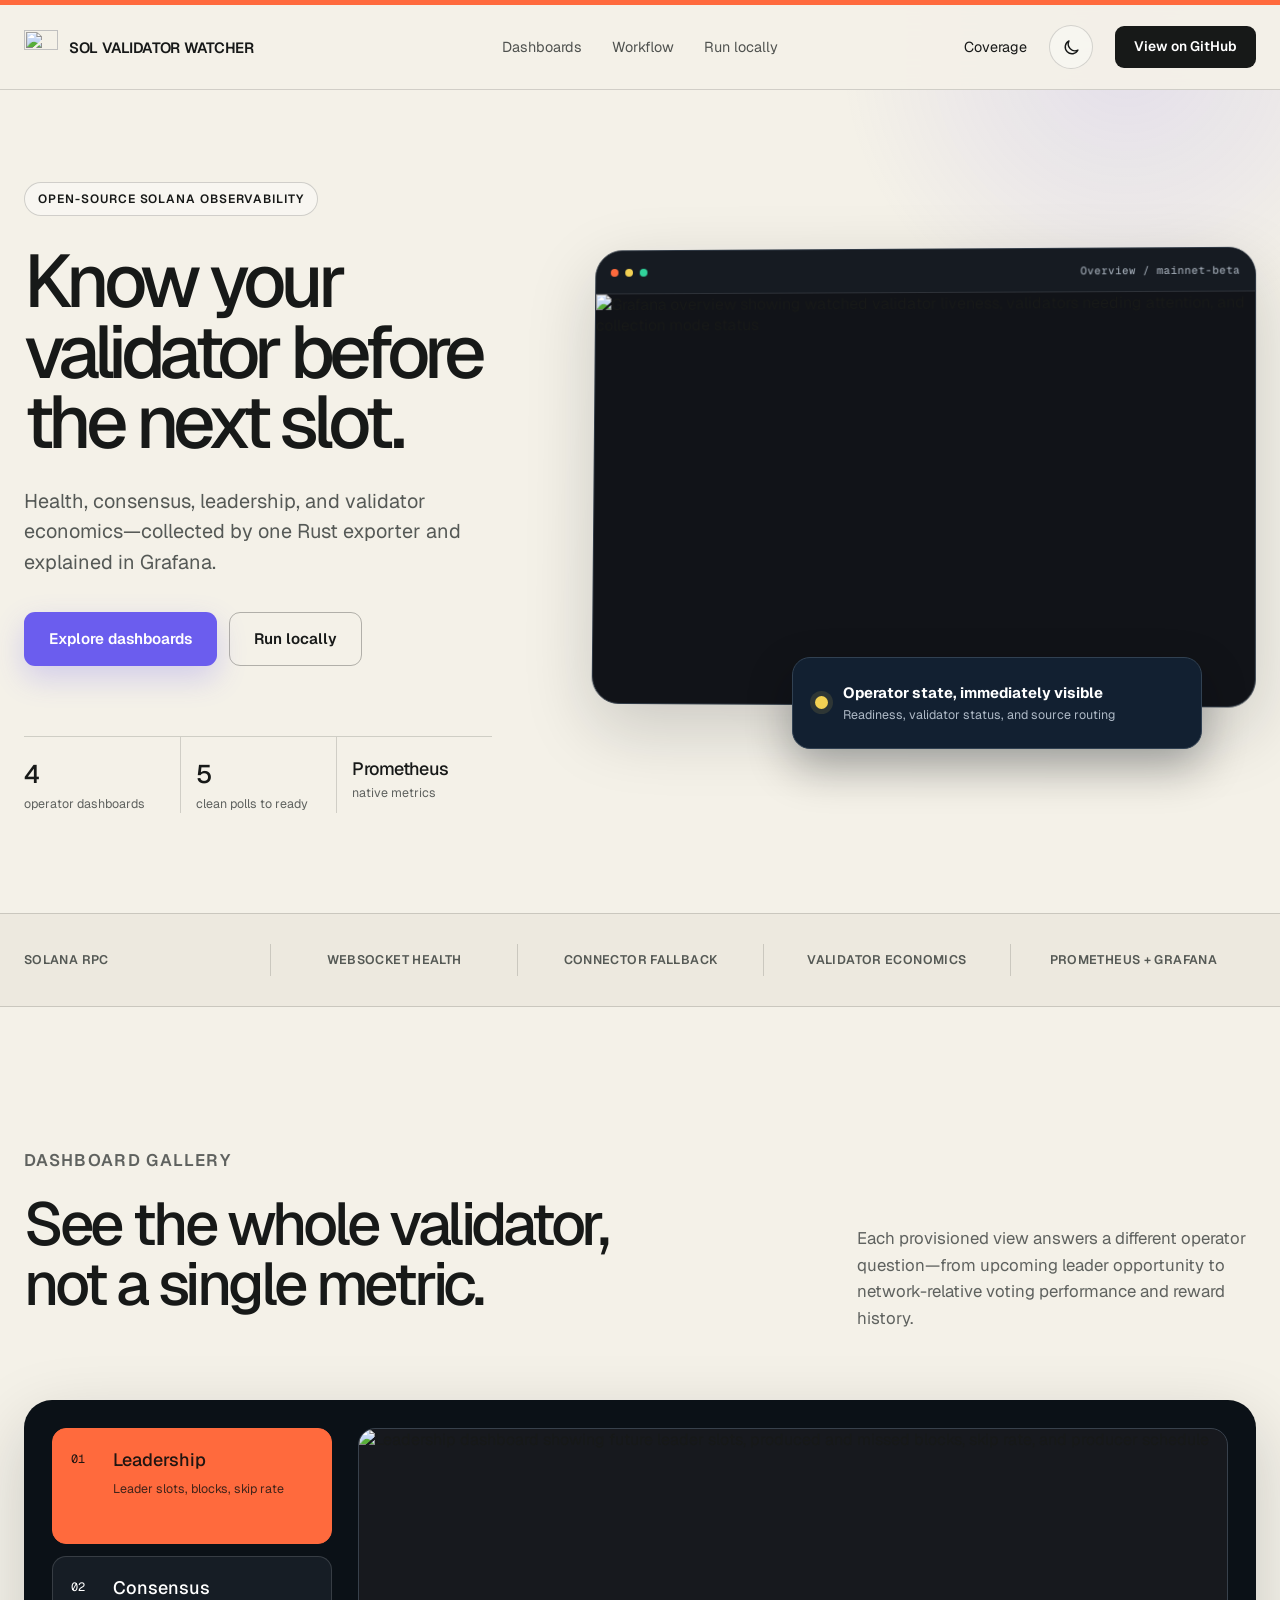
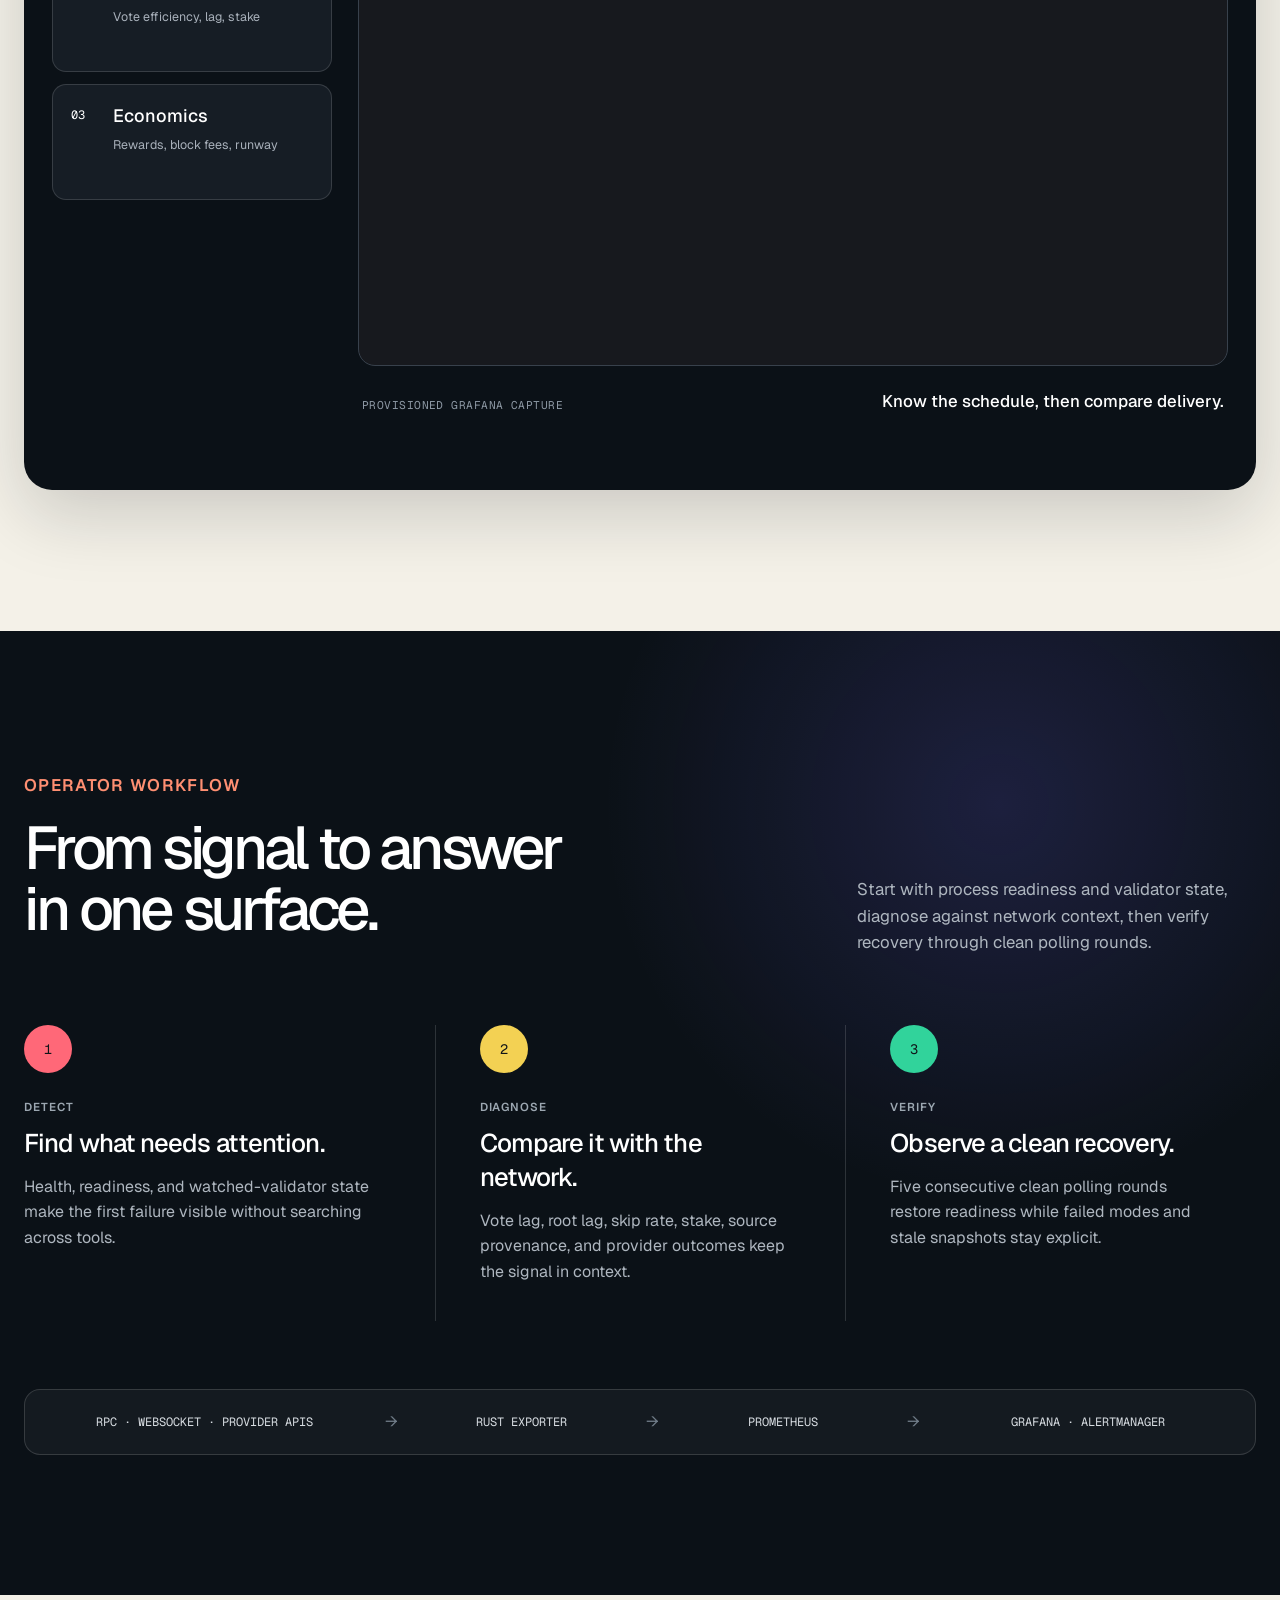
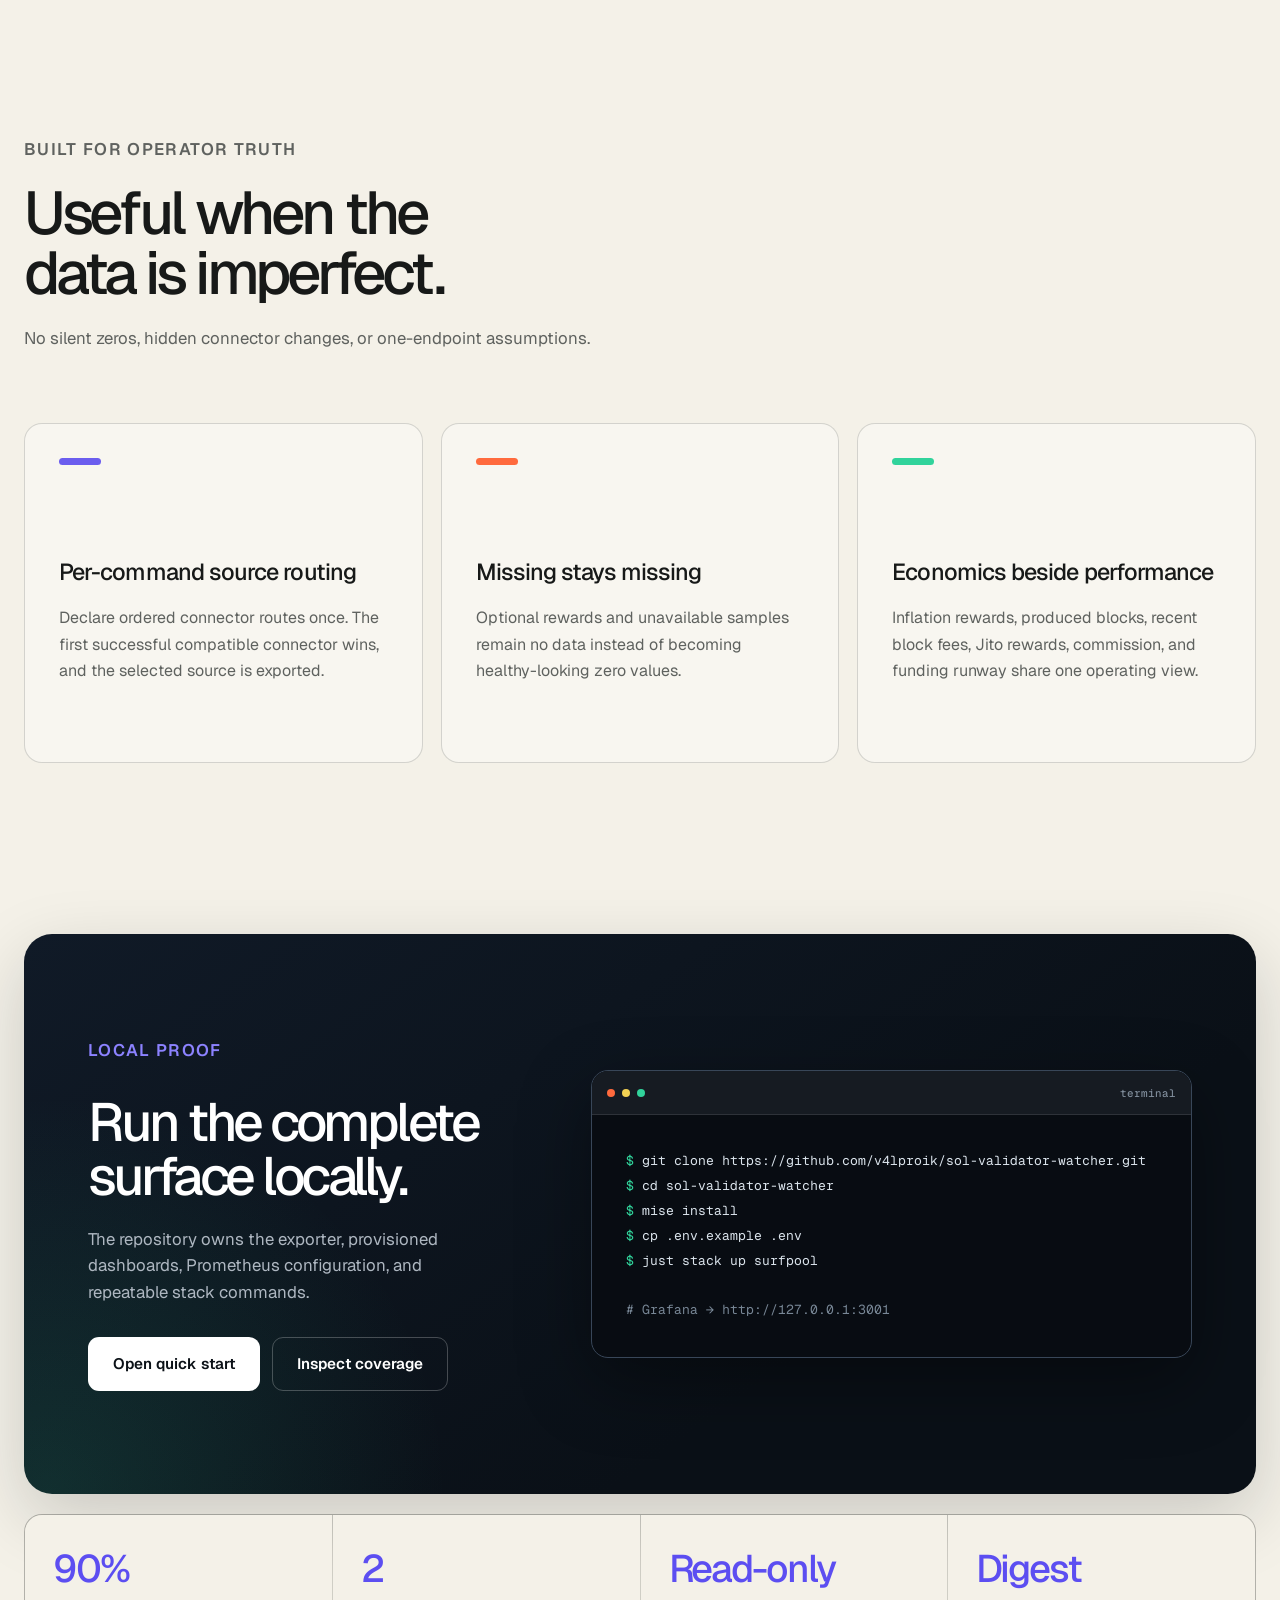
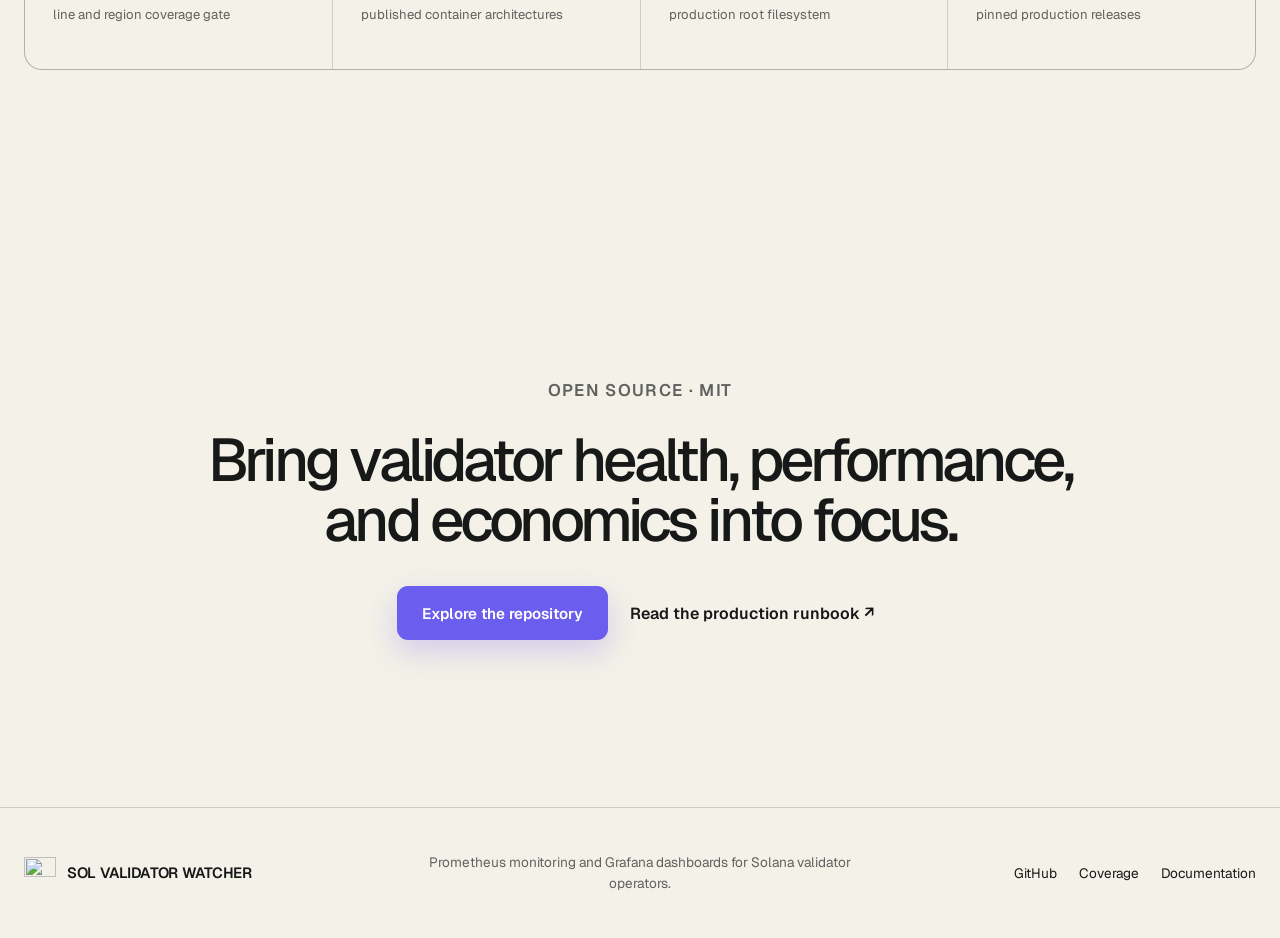
==== commit 6c978ef1: "feat(site): add persistent dark theme" ====
--- a/site/index.html
+++ b/site/index.html
@@ -9,6 +9,26 @@
       content="Open-source Prometheus monitoring and Grafana dashboards for Solana validator health, consensus, leadership, and economics."
     >
     <meta name="theme-color" content="#f4f1e8">
+    <script>
+      (() => {
+        const preferenceKey = "sol-validator-watcher-theme";
+        let theme;
+
+        try {
+          const storedTheme = window.localStorage.getItem(preferenceKey);
+          if (storedTheme === "light" || storedTheme === "dark") {
+            theme = storedTheme;
+          }
+        } catch (error) {
+          console.warn("Unable to read the saved theme preference; using the system theme.", error);
+        }
+
+        theme ??= window.matchMedia("(prefers-color-scheme: dark)").matches ? "dark" : "light";
+        document.documentElement.dataset.theme = theme;
+        document.querySelector('meta[name="theme-color"]').content =
+          theme === "dark" ? "#0d1117" : "#f4f1e8";
+      })();
+    </script>
     <meta property="og:title" content="Solana Validator Watcher">
     <meta
       property="og:description"
@@ -16,6 +36,7 @@
     >
     <meta property="og:type" content="website">
     <meta property="og:url" content="https://v4lproik.github.io/sol-validator-watcher/">
+    <link rel="icon" href="assets/logo.svg" type="image/svg+xml">
     <link rel="preconnect" href="https://fonts.googleapis.com">
     <link rel="preconnect" href="https://fonts.gstatic.com" crossorigin>
     <link
@@ -30,7 +51,7 @@
 
     <header class="topbar">
       <div class="shell topbar-inner">
-        <a class="brand" href="./" aria-label="Solana Validator Watcher home">
+        <a class="brand" href="./" aria-label="Sol Validator Watcher home">
           <img src="assets/logo.svg" alt="" width="34" height="34">
           <span>Sol Validator Watcher</span>
         </a>
@@ -43,8 +64,24 @@
 
         <div class="topbar-actions">
           <a class="text-link" href="coverage/">Coverage</a>
+          <button
+            class="theme-toggle"
+            type="button"
+            data-theme-toggle
+            aria-label="Switch to dark theme"
+            aria-pressed="false"
+            title="Switch to dark theme"
+          >
+            <svg class="theme-icon theme-icon-moon" viewBox="0 0 24 24" aria-hidden="true">
+              <path d="M20.2 15.2A8.5 8.5 0 0 1 8.8 3.8 8.5 8.5 0 1 0 20.2 15.2Z"></path>
+            </svg>
+            <svg class="theme-icon theme-icon-sun" viewBox="0 0 24 24" aria-hidden="true">
+              <circle cx="12" cy="12" r="3.5"></circle>
+              <path d="M12 2v2.2M12 19.8V22M4.9 4.9l1.6 1.6M17.5 17.5l1.6 1.6M2 12h2.2M19.8 12H22M4.9 19.1l1.6-1.6M17.5 6.5l1.6-1.6"></path>
+            </svg>
+          </button>
           <a class="button button-small button-dark" href="https://github.com/v4lproik/sol-validator-watcher">
-            View on GitHub
+            <span class="button-long-label">View on&nbsp;</span>GitHub
           </a>
         </div>
       </div>
--- a/site/styles.css
+++ b/site/styles.css
@@ -4,11 +4,27 @@
   --ink: #171918;
   --muted: #5f625f;
   --line: rgba(23, 25, 24, 0.16);
+  --surface-soft: rgba(255, 255, 255, 0.36);
+  --surface-strong: rgba(255, 255, 255, 0.42);
+  --body-glow: rgba(117, 104, 255, 0.13);
+  --topbar-bg: rgba(244, 241, 232, 0.9);
+  --nav-text: #4f524f;
+  --button-strong-bg: #171918;
+  --button-strong-hover: #303330;
+  --button-strong-text: #ffffff;
+  --outline-border: rgba(23, 25, 24, 0.3);
+  --outline-hover: rgba(255, 255, 255, 0.42);
+  --pill-border: rgba(23, 25, 24, 0.18);
+  --pill-bg: rgba(255, 255, 255, 0.4);
+  --lead: #555956;
+  --proof-band: rgba(235, 231, 220, 0.72);
+  --proof-text: #555955;
+  --eyebrow: #5c4ef1;
   --night: #0b1117;
   --night-soft: #111a24;
   --night-line: rgba(255, 255, 255, 0.14);
-  --violet: #7568ff;
-  --violet-dark: #5c4ef1;
+  --violet: #6b5dee;
+  --violet-hover: #5c4ef1;
   --coral: #ff6a3d;
   --green: #31d39b;
   --yellow: #f3d153;
@@ -22,6 +38,32 @@
   font-synthesis: none;
 }
 
+:root[data-theme="dark"] {
+  --paper: #0d1117;
+  --paper-strong: #151b23;
+  --ink: #edf1f5;
+  --muted: #a9b1ba;
+  --line: rgba(237, 241, 245, 0.16);
+  --surface-soft: rgba(255, 255, 255, 0.055);
+  --surface-strong: rgba(255, 255, 255, 0.075);
+  --body-glow: rgba(117, 104, 255, 0.2);
+  --topbar-bg: rgba(13, 17, 23, 0.9);
+  --nav-text: #c2c8d0;
+  --button-strong-bg: #edf1f5;
+  --button-strong-hover: #dce3eb;
+  --button-strong-text: #0d1117;
+  --outline-border: rgba(237, 241, 245, 0.3);
+  --outline-hover: rgba(255, 255, 255, 0.07);
+  --pill-border: rgba(237, 241, 245, 0.2);
+  --pill-bg: rgba(255, 255, 255, 0.06);
+  --lead: #b7bec7;
+  --proof-band: rgba(21, 27, 35, 0.8);
+  --proof-text: #b9c0c8;
+  --eyebrow: #a79fff;
+  --shadow: 0 24px 70px rgba(0, 0, 0, 0.34);
+  color-scheme: dark;
+}
+
 * {
   box-sizing: border-box;
 }
@@ -47,7 +89,7 @@
   width: 48vw;
   height: 48vw;
   border-radius: 50%;
-  background: radial-gradient(circle, rgba(117, 104, 255, 0.13), transparent 66%);
+  background: radial-gradient(circle, var(--body-glow), transparent 66%);
   content: "";
   pointer-events: none;
 }
@@ -120,7 +162,7 @@
   z-index: 20;
   border-top: 5px solid var(--coral);
   border-bottom: 1px solid var(--line);
-  background: rgba(244, 241, 232, 0.9);
+  background: var(--topbar-bg);
   backdrop-filter: blur(18px);
 }
 
@@ -157,7 +199,7 @@
 
 .topnav {
   gap: 30px;
-  color: #4f524f;
+  color: var(--nav-text);
   font-size: 0.9rem;
 }
 
@@ -178,6 +220,50 @@
   justify-content: flex-end;
   gap: 22px;
   font-size: 0.9rem;
+}
+
+.theme-toggle {
+  display: grid;
+  flex: 0 0 auto;
+  width: 44px;
+  height: 44px;
+  padding: 0;
+  place-items: center;
+  border: 1px solid var(--line);
+  border-radius: 50%;
+  background: var(--surface-soft);
+  color: var(--ink);
+  cursor: pointer;
+  transition: transform 160ms ease, background-color 160ms ease, border-color 160ms ease;
+}
+
+.theme-toggle:hover {
+  transform: translateY(-2px);
+  border-color: var(--outline-border);
+  background: var(--surface-strong);
+}
+
+.theme-icon {
+  grid-area: 1 / 1;
+  width: 19px;
+  height: 19px;
+  fill: none;
+  stroke: currentColor;
+  stroke-linecap: round;
+  stroke-linejoin: round;
+  stroke-width: 1.8;
+}
+
+.theme-icon-sun {
+  display: none;
+}
+
+:root[data-theme="dark"] .theme-icon-moon {
+  display: none;
+}
+
+:root[data-theme="dark"] .theme-icon-sun {
+  display: block;
 }
 
 .button {
@@ -206,12 +292,12 @@
 }
 
 .button-dark {
-  background: var(--ink);
-  color: var(--white);
+  background: var(--button-strong-bg);
+  color: var(--button-strong-text);
 }
 
 .button-dark:hover {
-  background: #303330;
+  background: var(--button-strong-hover);
 }
 
 .button-accent {
@@ -221,17 +307,17 @@
 }
 
 .button-accent:hover {
-  background: var(--violet-dark);
+  background: var(--violet-hover);
 }
 
 .button-outline {
-  border-color: rgba(23, 25, 24, 0.3);
+  border-color: var(--outline-border);
   background: transparent;
 }
 
 .button-outline:hover {
   border-color: var(--ink);
-  background: rgba(255, 255, 255, 0.42);
+  background: var(--outline-hover);
 }
 
 .button-light {
@@ -281,9 +367,9 @@
   align-items: center;
   min-height: 34px;
   padding: 0 13px;
-  border: 1px solid rgba(23, 25, 24, 0.18);
+  border: 1px solid var(--pill-border);
   border-radius: 999px;
-  background: rgba(255, 255, 255, 0.4);
+  background: var(--pill-bg);
 }
 
 h1,
@@ -310,7 +396,7 @@
 .hero-lead {
   max-width: 600px;
   margin-bottom: 34px;
-  color: #555956;
+  color: var(--lead);
   font-size: clamp(1.08rem, 1.55vw, 1.3rem);
   line-height: 1.55;
 }
@@ -471,7 +557,7 @@
 
 .proof-band {
   border-block: 1px solid var(--line);
-  background: rgba(235, 231, 220, 0.72);
+  background: var(--proof-band);
 }
 
 .proof-band-inner {
@@ -486,7 +572,7 @@
   align-items: center;
   min-height: 32px;
   padding-inline: 20px;
-  color: #555955;
+  color: var(--proof-text);
   font-size: 0.78rem;
   font-weight: 600;
   letter-spacing: 0.03em;
@@ -522,7 +608,7 @@
 
 .eyebrow {
   margin-bottom: 20px;
-  color: var(--violet-dark);
+  color: var(--eyebrow);
 }
 
 .section-heading h2,
@@ -617,7 +703,7 @@
 }
 
 .gallery-tab.is-active small {
-  color: rgba(32, 21, 17, 0.7);
+  color: #43241a;
 }
 
 .gallery-stage {
@@ -793,7 +879,7 @@
   padding: 34px;
   border: 1px solid var(--line);
   border-radius: var(--radius-medium);
-  background: rgba(255, 255, 255, 0.36);
+  background: var(--surface-soft);
 }
 
 .feature-mark {
@@ -877,7 +963,7 @@
 
 .terminal-bar strong {
   margin-left: auto;
-  color: #778391;
+  color: #7f8c9a;
   font-family: "Geist Mono", monospace;
   font-size: 0.68rem;
   font-weight: 500;
@@ -920,7 +1006,7 @@
 
 .engineering-proof dt {
   margin-bottom: 12px;
-  color: var(--violet-dark);
+  color: var(--eyebrow);
   font-size: clamp(1.8rem, 3vw, 2.8rem);
   font-weight: 500;
   letter-spacing: -0.055em;
@@ -992,12 +1078,19 @@
   padding: 24px;
 }
 
+.theme-toggle-standalone {
+  position: fixed;
+  z-index: 2;
+  top: 24px;
+  right: 24px;
+}
+
 .not-found-shell {
   width: min(620px, 100%);
   padding: 48px;
   border: 1px solid var(--line);
   border-radius: var(--radius-large);
-  background: rgba(255, 255, 255, 0.42);
+  background: var(--surface-strong);
   text-align: center;
 }
 
@@ -1024,10 +1117,24 @@
 @media (max-width: 1180px) {
   .topbar-inner {
     grid-template-columns: 1fr auto;
+    gap: 14px 24px;
+  }
+
+  .topbar-inner > .brand {
+    grid-column: 1;
+    grid-row: 1;
+  }
+
+  .topbar-actions {
+    grid-column: 2;
+    grid-row: 1;
   }
 
   .topnav {
-    display: none;
+    grid-column: 1 / -1;
+    grid-row: 2;
+    justify-content: center;
+    padding-bottom: 16px;
   }
 
   .hero {
@@ -1256,6 +1363,19 @@
     --radius-large: 20px;
   }
 
+  .topbar-actions {
+    gap: 10px;
+  }
+
+  .button-long-label {
+    display: none;
+  }
+
+  .topnav {
+    gap: 18px;
+    font-size: 0.82rem;
+  }
+
   .brand {
     font-size: 0.78rem;
   }
@@ -1266,7 +1386,7 @@
   }
 
   .topbar-actions .button {
-    min-height: 38px;
+    min-height: 44px;
     padding-inline: 13px;
     font-size: 0.76rem;
   }
@@ -1393,13 +1513,20 @@
   }
 }
 
+@media (max-width: 360px) {
+  .brand span {
+    display: none;
+  }
+}
+
 @media (prefers-reduced-motion: reduce) {
   html {
     scroll-behavior: auto;
   }
 
   .button,
-  .gallery-tab {
+  .gallery-tab,
+  .theme-toggle {
     transition: none;
   }
 }
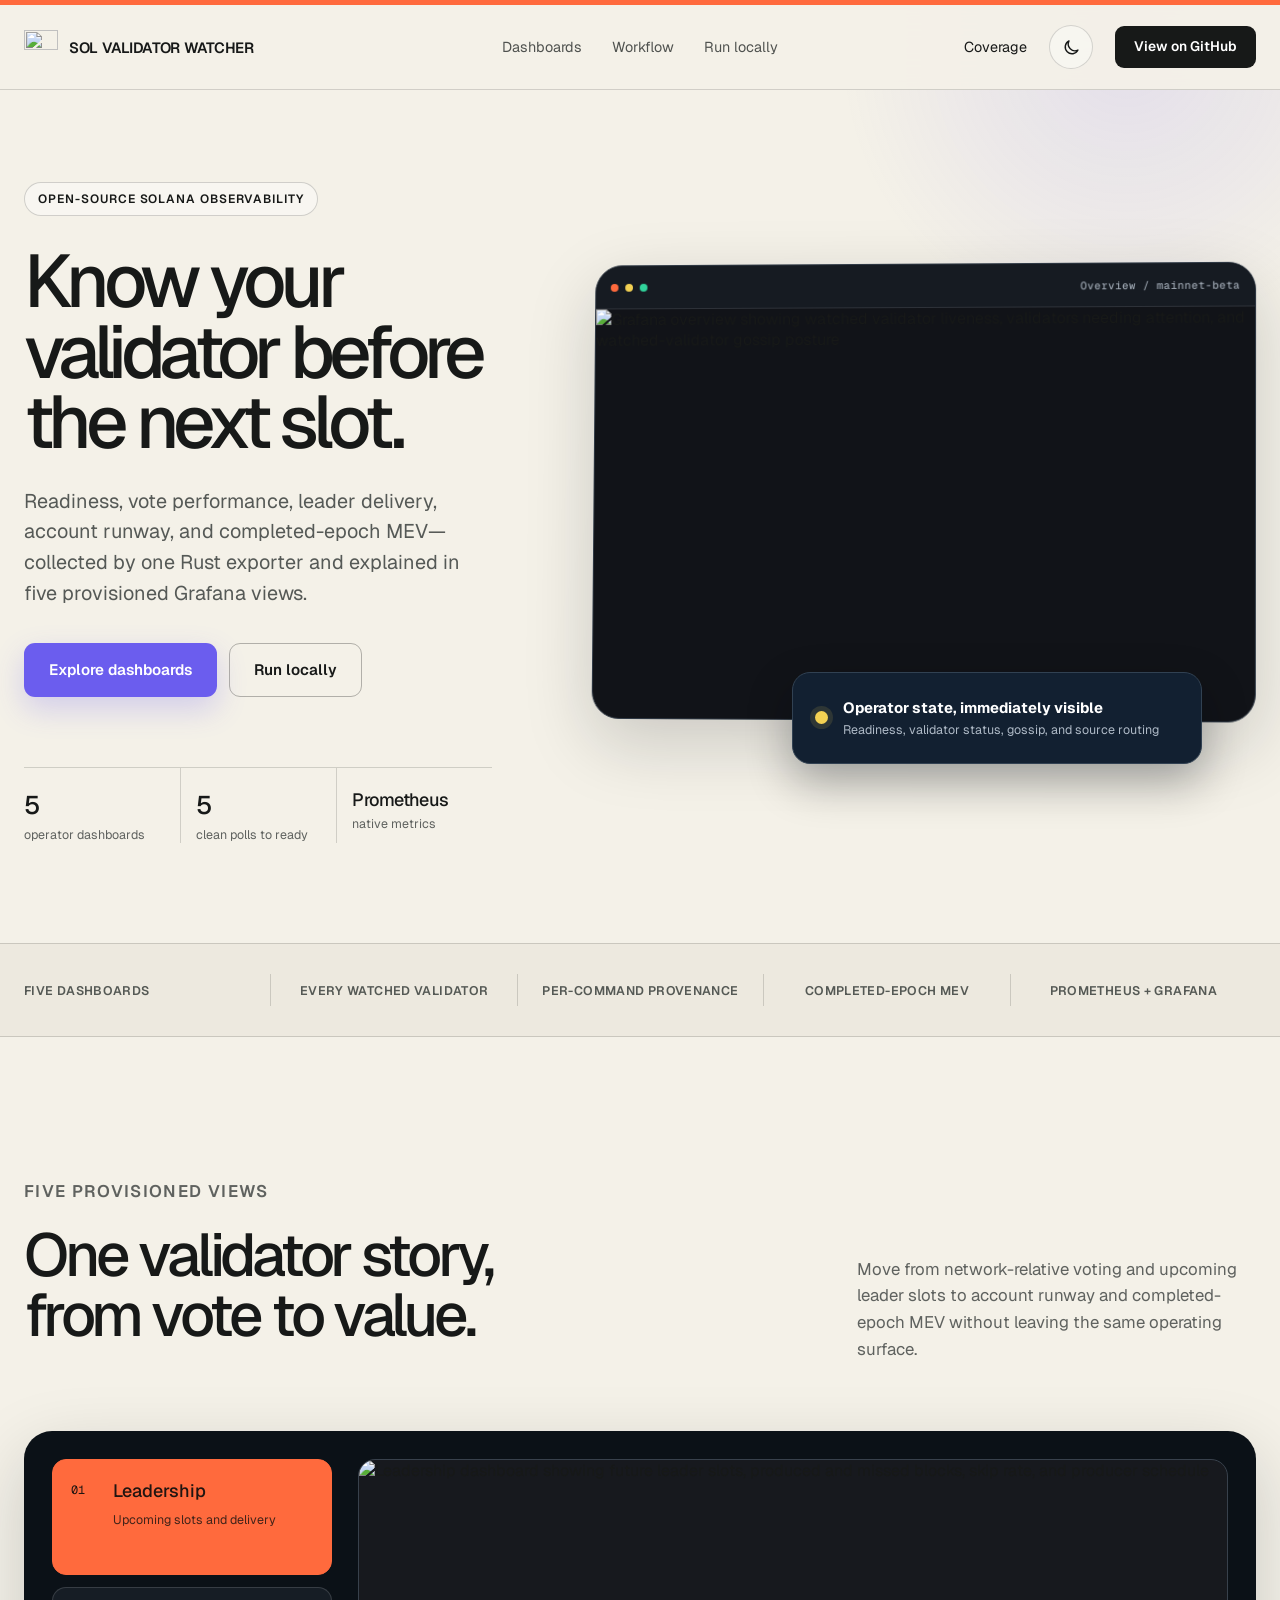
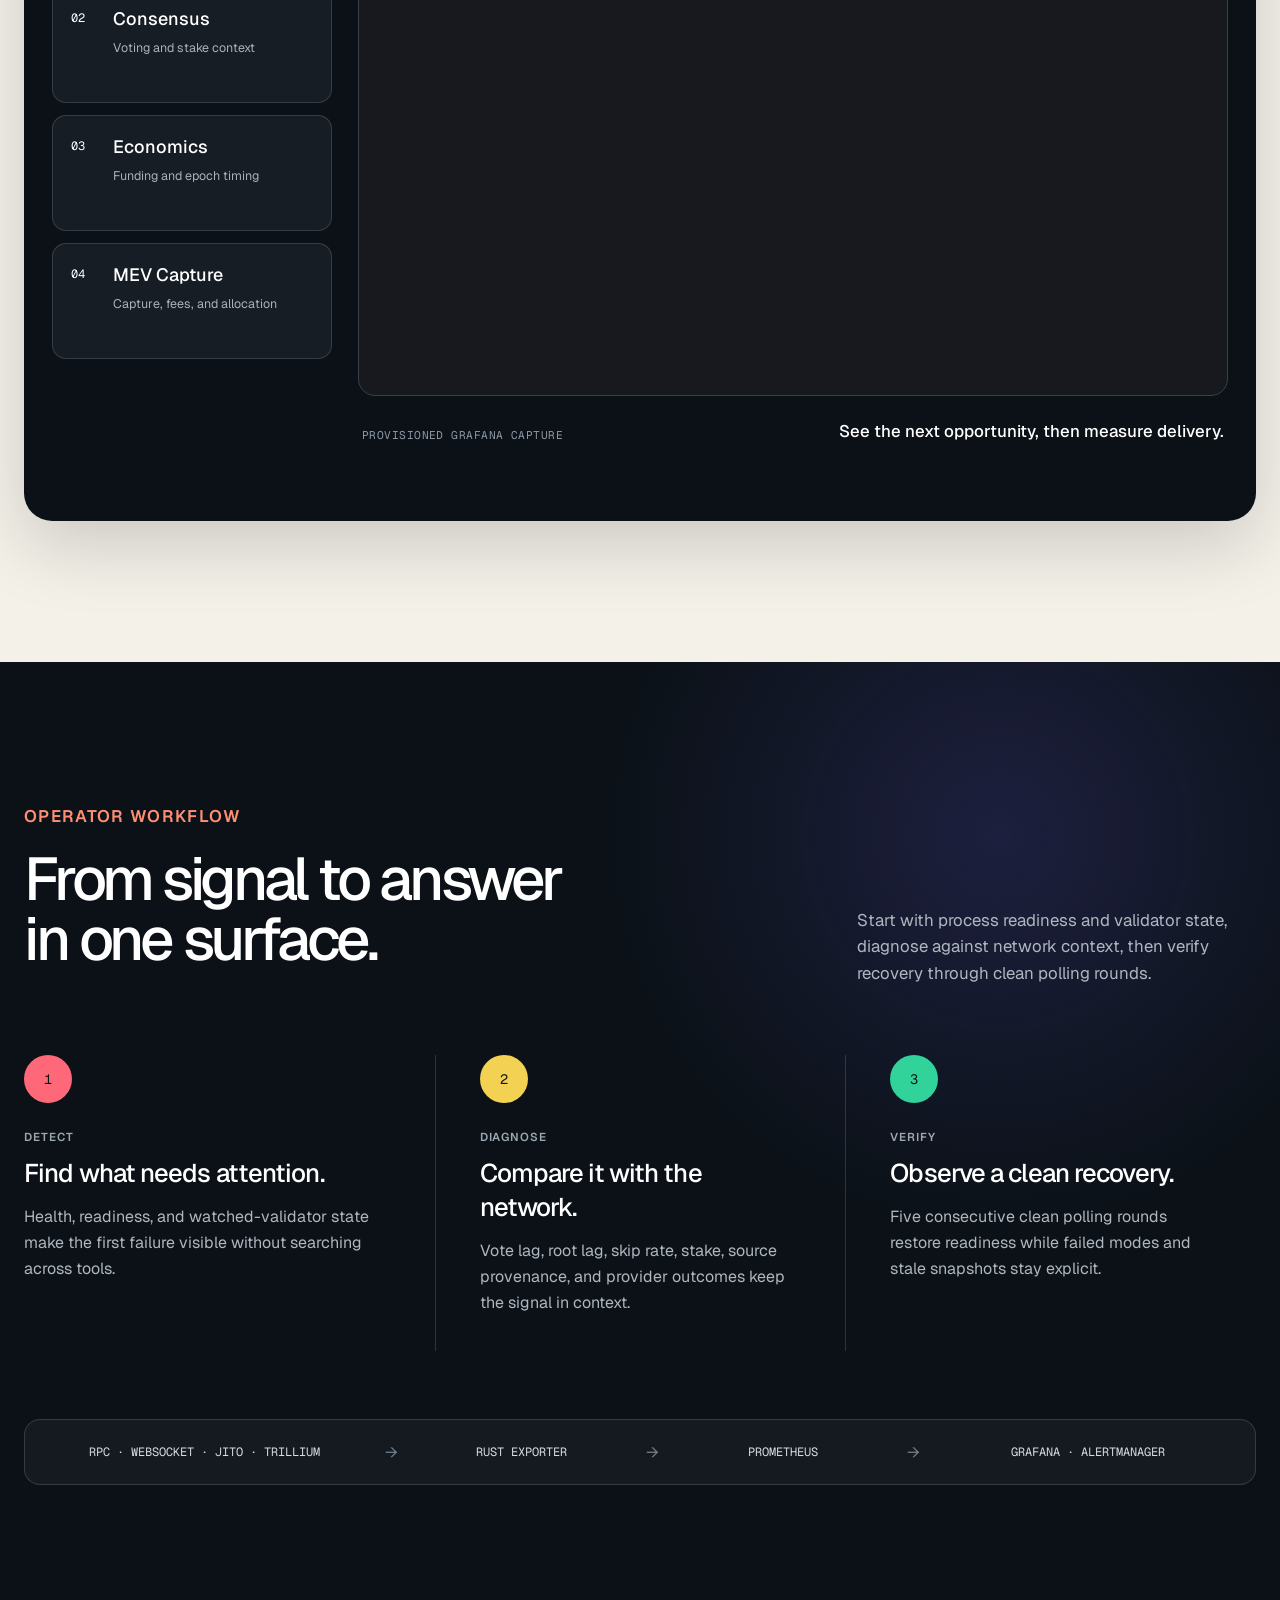
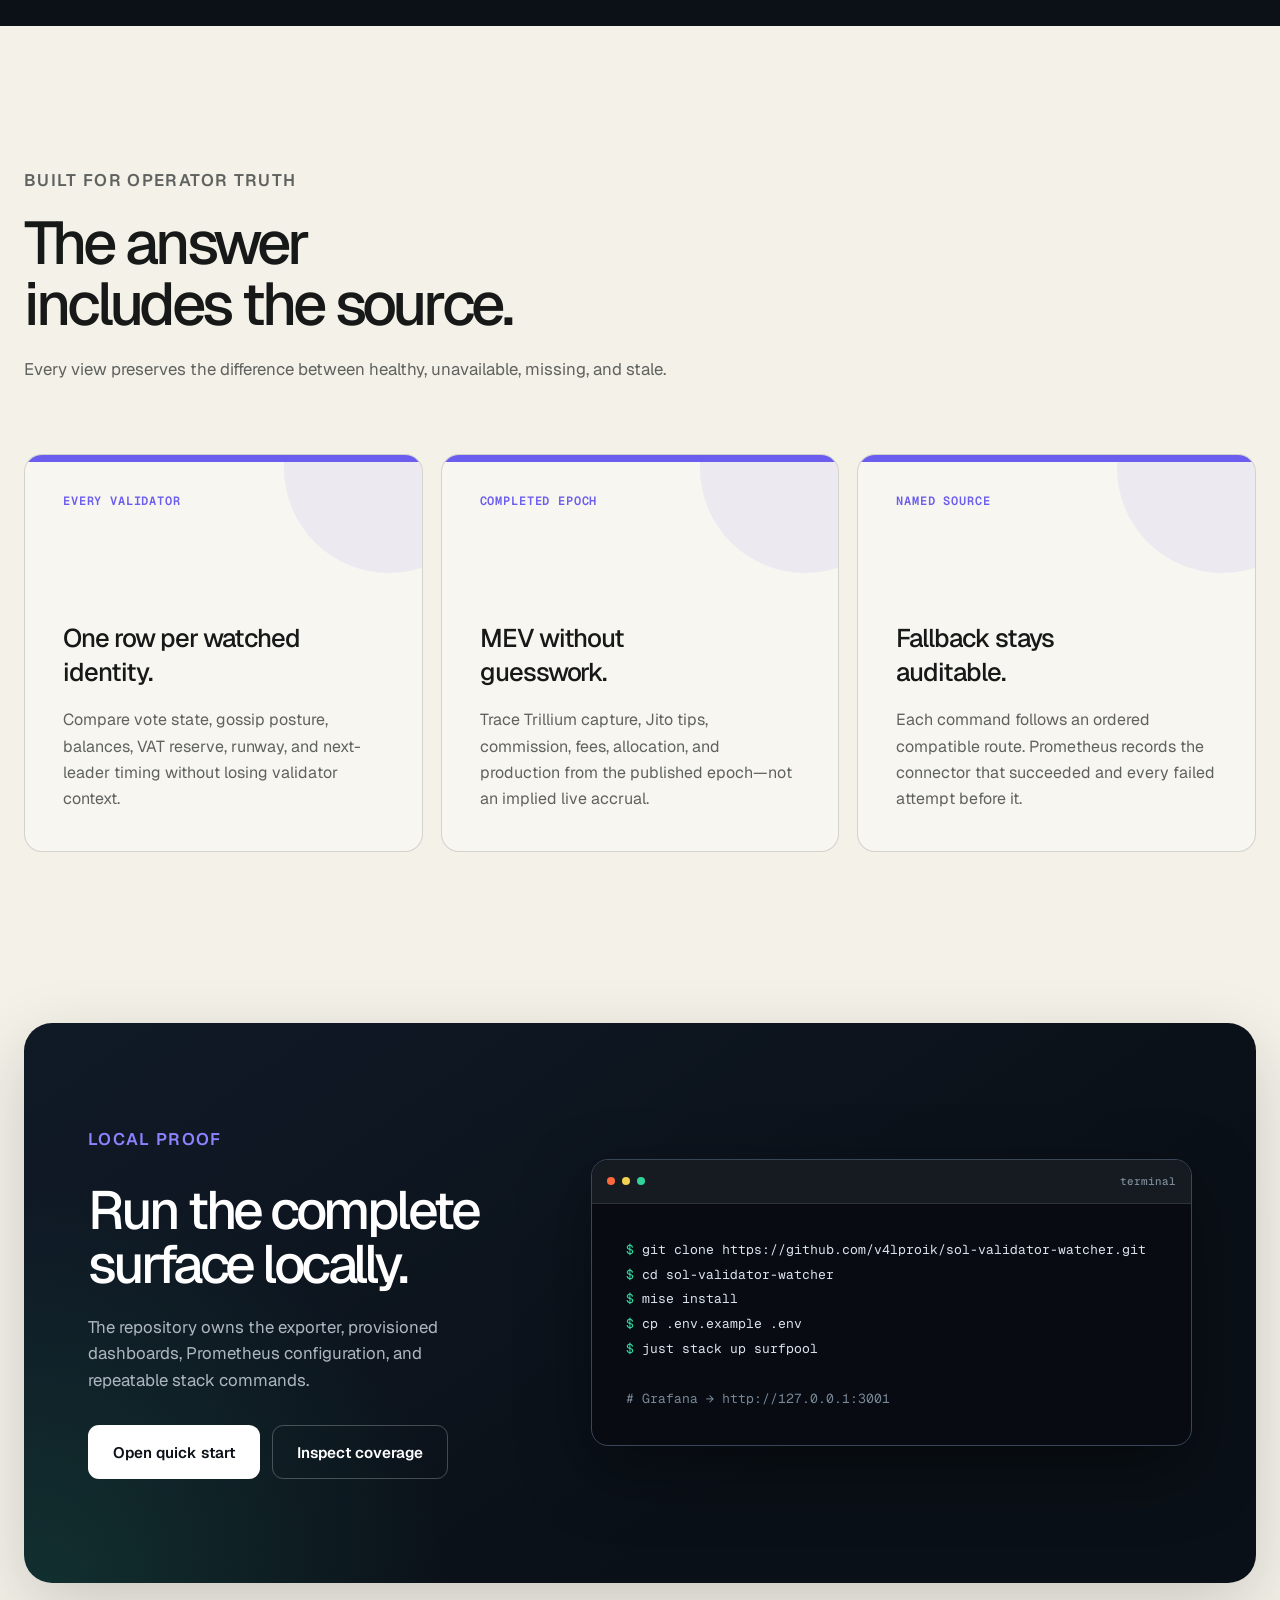
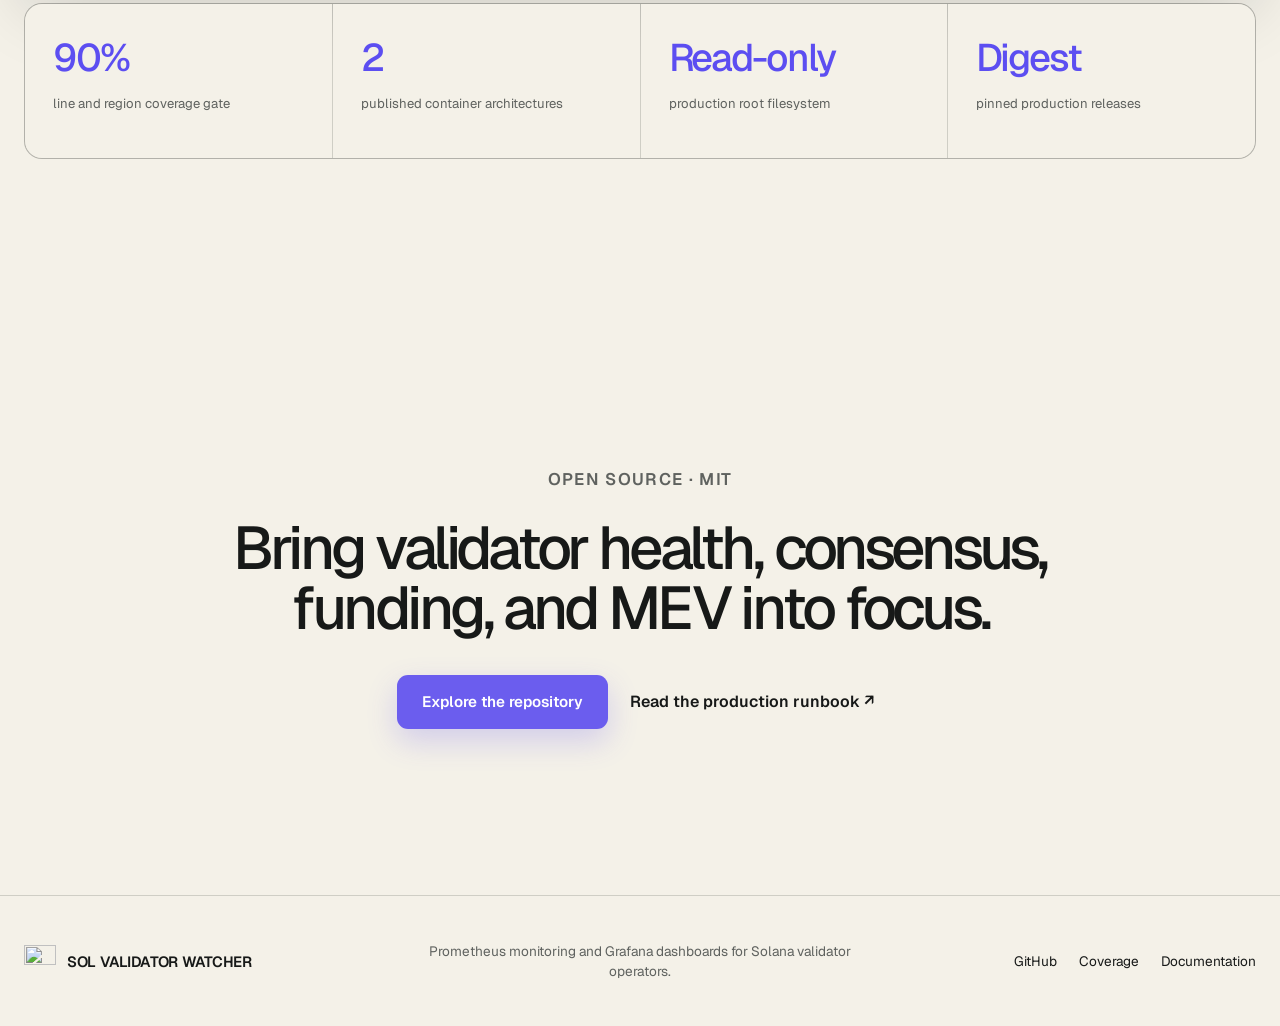
==== commit f964a5aa: "feat(observability): showcase redesigned dashboard suite" ====
--- a/site/index.html
+++ b/site/index.html
@@ -6,7 +6,7 @@
     <title>Solana Validator Watcher — Operator observability</title>
     <meta
       name="description"
-      content="Open-source Prometheus monitoring and Grafana dashboards for Solana validator health, consensus, leadership, and economics."
+      content="Open-source Prometheus monitoring and Grafana dashboards for Solana validator health, consensus, leadership, funding, and completed-epoch MEV."
     >
     <meta name="theme-color" content="#f4f1e8">
     <script>
@@ -93,7 +93,7 @@
           <p class="pill">Open-source Solana observability</p>
           <h1 id="hero-title">Know your validator before the next slot.</h1>
           <p class="hero-lead">
-            Health, consensus, leadership, and validator economics—collected by one Rust exporter and explained in Grafana.
+            Readiness, vote performance, leader delivery, account runway, and completed-epoch MEV—collected by one Rust exporter and explained in five provisioned Grafana views.
           </p>
 
           <div class="cta-row">
@@ -103,7 +103,7 @@
 
           <dl class="hero-proof" aria-label="Project facts">
             <div>
-              <dt>4</dt>
+              <dt>5</dt>
               <dd>operator dashboards</dd>
             </div>
             <div>
@@ -125,9 +125,10 @@
             </div>
             <img
               src="assets/dashboard-overview.webp"
-              alt="Grafana overview showing watched validator liveness, validators needing attention, and collection mode status"
+              alt="Grafana overview showing watched validator liveness, validators needing attention, and watched-validator gossip posture"
               width="1600"
               height="987"
+              decoding="async"
               fetchpriority="high"
             >
           </figure>
@@ -135,7 +136,7 @@
             <span class="signal-dot" aria-hidden="true"></span>
             <div>
               <strong>Operator state, immediately visible</strong>
-              <span>Readiness, validator status, and source routing</span>
+              <span>Readiness, validator status, gossip, and source routing</span>
             </div>
           </div>
         </div>
@@ -143,10 +144,10 @@
 
       <section class="proof-band" aria-label="Project capabilities">
         <div class="shell proof-band-inner">
-          <span>Solana RPC</span>
-          <span>WebSocket health</span>
-          <span>Connector fallback</span>
-          <span>Validator economics</span>
+          <span>Five dashboards</span>
+          <span>Every watched validator</span>
+          <span>Per-command provenance</span>
+          <span>Completed-epoch MEV</span>
           <span>Prometheus + Grafana</span>
         </div>
       </section>
@@ -154,11 +155,11 @@
       <section id="dashboards" class="section section-gallery shell" aria-labelledby="dashboards-title">
         <div class="section-heading section-heading-split">
           <div>
-            <p class="eyebrow">Dashboard gallery</p>
-            <h2 id="dashboards-title">See the whole validator, not a single metric.</h2>
+            <p class="eyebrow">Five provisioned views</p>
+            <h2 id="dashboards-title">One validator story, from vote to value.</h2>
           </div>
           <p>
-            Each provisioned view answers a different operator question—from upcoming leader opportunity to network-relative voting performance and reward history.
+            Move from network-relative voting and upcoming leader slots to account runway and completed-epoch MEV without leaving the same operating surface.
           </p>
         </div>
 
@@ -177,7 +178,7 @@
               <span class="gallery-index">01</span>
               <span>
                 <strong>Leadership</strong>
-                <small>Leader slots, blocks, skip rate</small>
+                <small>Upcoming slots and delivery</small>
               </span>
             </button>
             <button
@@ -193,7 +194,7 @@
               <span class="gallery-index">02</span>
               <span>
                 <strong>Consensus</strong>
-                <small>Vote efficiency, lag, stake</small>
+                <small>Voting and stake context</small>
               </span>
             </button>
             <button
@@ -209,7 +210,23 @@
               <span class="gallery-index">03</span>
               <span>
                 <strong>Economics</strong>
-                <small>Rewards, block fees, runway</small>
+                <small>Funding and epoch timing</small>
+              </span>
+            </button>
+            <button
+              id="dashboard-tab-mev-capture"
+              class="gallery-tab"
+              type="button"
+              role="tab"
+              aria-selected="false"
+              aria-controls="dashboard-panel-mev-capture"
+              tabindex="-1"
+              data-dashboard-tab="mev-capture"
+            >
+              <span class="gallery-index">04</span>
+              <span>
+                <strong>MEV Capture</strong>
+                <small>Capture, fees, and allocation</small>
               </span>
             </button>
           </div>
@@ -219,6 +236,7 @@
               id="dashboard-panel-leadership"
               class="gallery-panel is-active"
               role="tabpanel"
+              tabindex="0"
               aria-labelledby="dashboard-tab-leadership"
               data-dashboard-panel="leadership"
             >
@@ -229,11 +247,12 @@
                   width="1600"
                   height="987"
                   loading="lazy"
+                  decoding="async"
                 >
               </div>
               <figcaption>
                 <span>Provisioned Grafana capture</span>
-                <strong>Know the schedule, then compare delivery.</strong>
+                <strong>See the next opportunity, then measure delivery.</strong>
               </figcaption>
             </figure>
 
@@ -242,6 +261,7 @@
               class="gallery-panel"
               role="tabpanel"
               aria-labelledby="dashboard-tab-consensus"
+              tabindex="0"
               data-dashboard-panel="consensus"
               hidden
             >
@@ -252,11 +272,12 @@
                   width="1600"
                   height="987"
                   loading="lazy"
+                  decoding="async"
                 >
               </div>
               <figcaption>
                 <span>Provisioned Grafana capture</span>
-                <strong>Compare every watched validator with the network.</strong>
+                <strong>Put every watched validator in network context.</strong>
               </figcaption>
             </figure>
 
@@ -265,21 +286,48 @@
               class="gallery-panel"
               role="tabpanel"
               aria-labelledby="dashboard-tab-economics"
+              tabindex="0"
               data-dashboard-panel="economics"
               hidden
             >
               <div class="gallery-image-shell">
                 <img
                   src="assets/dashboard-economics.webp"
-                  alt="Economics dashboard showing tracked inflation rewards, rewarded blocks, reward per produced block, and reward data availability"
+                  alt="Economics dashboard showing watched-validator funding, epoch progress, average slot timing, time to epoch end, and next-leader timing"
                   width="1600"
                   height="987"
                   loading="lazy"
+                  decoding="async"
                 >
               </div>
               <figcaption>
                 <span>Provisioned Grafana capture</span>
-                <strong>Keep missing rewards distinct from valid zero rewards.</strong>
+                <strong>See who is funded, where the epoch stands, and what comes next.</strong>
+              </figcaption>
+            </figure>
+
+            <figure
+              id="dashboard-panel-mev-capture"
+              class="gallery-panel"
+              role="tabpanel"
+              aria-labelledby="dashboard-tab-mev-capture"
+              tabindex="0"
+              data-dashboard-panel="mev-capture"
+              hidden
+            >
+              <div class="gallery-image-shell">
+                <img
+                  src="assets/dashboard-mev-capture.webp"
+                  alt="MEV Capture dashboard showing the published epoch, gross Jito tips, captured MEV, commission, source, and allocation"
+                  width="1600"
+                  height="987"
+                  loading="lazy"
+                  decoding="async"
+                >
+              </div>
+              <figcaption>
+                <span>Provisioned Grafana capture</span>
+                <strong>Trace completed-epoch MEV from source to allocation.</strong>
               </figcaption>
             </figure>
           </div>
@@ -324,7 +372,7 @@
           </ol>
 
           <div class="pipeline" aria-label="Observability data flow">
-            <span>RPC · WebSocket · provider APIs</span>
+            <span>RPC · WebSocket · Jito · Trillium</span>
             <b aria-hidden="true">→</b>
             <span>Rust exporter</span>
             <b aria-hidden="true">→</b>
@@ -338,25 +386,25 @@
       <section class="section section-features shell" aria-labelledby="features-title">
         <div class="section-heading">
           <p class="eyebrow">Built for operator truth</p>
-          <h2 id="features-title">Useful when the data is imperfect.</h2>
-          <p>No silent zeros, hidden connector changes, or one-endpoint assumptions.</p>
+          <h2 id="features-title">The answer includes the source.</h2>
+          <p>Every view preserves the difference between healthy, unavailable, missing, and stale.</p>
         </div>
 
         <div class="feature-grid">
-          <article>
-            <span class="feature-mark feature-mark-violet" aria-hidden="true"></span>
-            <h3>Per-command source routing</h3>
-            <p>Declare ordered connector routes once. The first successful compatible connector wins, and the selected source is exported.</p>
+          <article class="feature-card feature-card-violet">
+            <p class="feature-value">Every validator</p>
+            <h3>One row per watched identity.</h3>
+            <p>Compare vote state, gossip posture, balances, VAT reserve, runway, and next-leader timing without losing validator context.</p>
           </article>
-          <article>
-            <span class="feature-mark feature-mark-coral" aria-hidden="true"></span>
-            <h3>Missing stays missing</h3>
-            <p>Optional rewards and unavailable samples remain no data instead of becoming healthy-looking zero values.</p>
+          <article class="feature-card feature-card-coral">
+            <p class="feature-value">Completed epoch</p>
+            <h3>MEV without guesswork.</h3>
+            <p>Trace Trillium capture, Jito tips, commission, fees, allocation, and production from the published epoch—not an implied live accrual.</p>
           </article>
-          <article>
-            <span class="feature-mark feature-mark-green" aria-hidden="true"></span>
-            <h3>Economics beside performance</h3>
-            <p>Inflation rewards, produced blocks, recent block fees, Jito rewards, commission, and funding runway share one operating view.</p>
+          <article class="feature-card feature-card-green">
+            <p class="feature-value">Named source</p>
+            <h3>Fallback stays auditable.</h3>
+            <p>Each command follows an ordered compatible route. Prometheus records the connector that succeeded and every failed attempt before it.</p>
           </article>
         </div>
       </section>
@@ -412,7 +460,7 @@
 
       <section class="closing shell" aria-labelledby="closing-title">
         <p class="eyebrow">Open source · MIT</p>
-        <h2 id="closing-title">Bring validator health, performance, and economics into focus.</h2>
+        <h2 id="closing-title">Bring validator health, consensus, funding, and MEV into focus.</h2>
         <div class="cta-row">
           <a class="button button-accent" href="https://github.com/v4lproik/sol-validator-watcher">Explore the repository</a>
           <a class="text-link text-link-large" href="https://github.com/v4lproik/sol-validator-watcher/blob/main/docs/production-runbook.md">Read the production runbook <span aria-hidden="true">↗</span></a>
--- a/site/styles.css
+++ b/site/styles.css
@@ -875,41 +875,69 @@
 }
 
 .feature-grid article {
-  min-height: 340px;
-  padding: 34px;
+  --feature-accent: var(--violet);
+  position: relative;
+  overflow: hidden;
+  min-height: 360px;
+  padding: 38px;
   border: 1px solid var(--line);
   border-radius: var(--radius-medium);
   background: var(--surface-soft);
 }
 
-.feature-mark {
-  display: block;
-  width: 42px;
+.feature-grid article::before {
+  position: absolute;
+  top: 0;
+  right: 0;
+  left: 0;
   height: 7px;
-  margin-bottom: 92px;
-  border-radius: 999px;
-}
-
-.feature-mark-violet {
-  background: var(--violet);
-}
-
-.feature-mark-coral {
-  background: var(--coral);
-}
-
-.feature-mark-green {
-  background: var(--green);
+  background: var(--feature-accent);
+  content: "";
+}
+
+.feature-grid article::after {
+  position: absolute;
+  top: -92px;
+  right: -72px;
+  width: 210px;
+  height: 210px;
+  border-radius: 50%;
+  background: var(--feature-accent);
+  content: "";
+  opacity: 0.08;
+}
+
+.feature-card-violet {
+  --feature-accent: var(--violet);
+}
+
+.feature-card-coral {
+  --feature-accent: var(--coral);
+}
+
+.feature-card-green {
+  --feature-accent: var(--green);
+}
+
+.feature-value {
+  margin: 0;
+  color: var(--feature-accent);
+  font-family: "Geist Mono", monospace;
+  font-size: 0.75rem;
+  font-weight: 600;
+  letter-spacing: 0.07em;
+  text-transform: uppercase;
 }
 
 .feature-grid h3 {
-  margin-bottom: 18px;
-  font-size: 1.45rem;
+  max-width: 14ch;
+  margin: 112px 0 18px;
+  font-size: 1.6rem;
   font-weight: 500;
   letter-spacing: -0.04em;
 }
 
-.feature-grid p {
+.feature-grid article > p:last-child {
   margin-bottom: 0;
   color: var(--muted);
   line-height: 1.65;
@@ -1172,7 +1200,7 @@
 
   .gallery-tabs {
     display: grid;
-    grid-template-columns: repeat(3, minmax(0, 1fr));
+    grid-template-columns: repeat(4, minmax(0, 1fr));
   }
 
   .gallery-tab {
@@ -1327,8 +1355,8 @@
     min-height: 0;
   }
 
-  .feature-mark {
-    margin-bottom: 64px;
+  .feature-grid h3 {
+    margin-top: 72px;
   }
 
   .start-card {
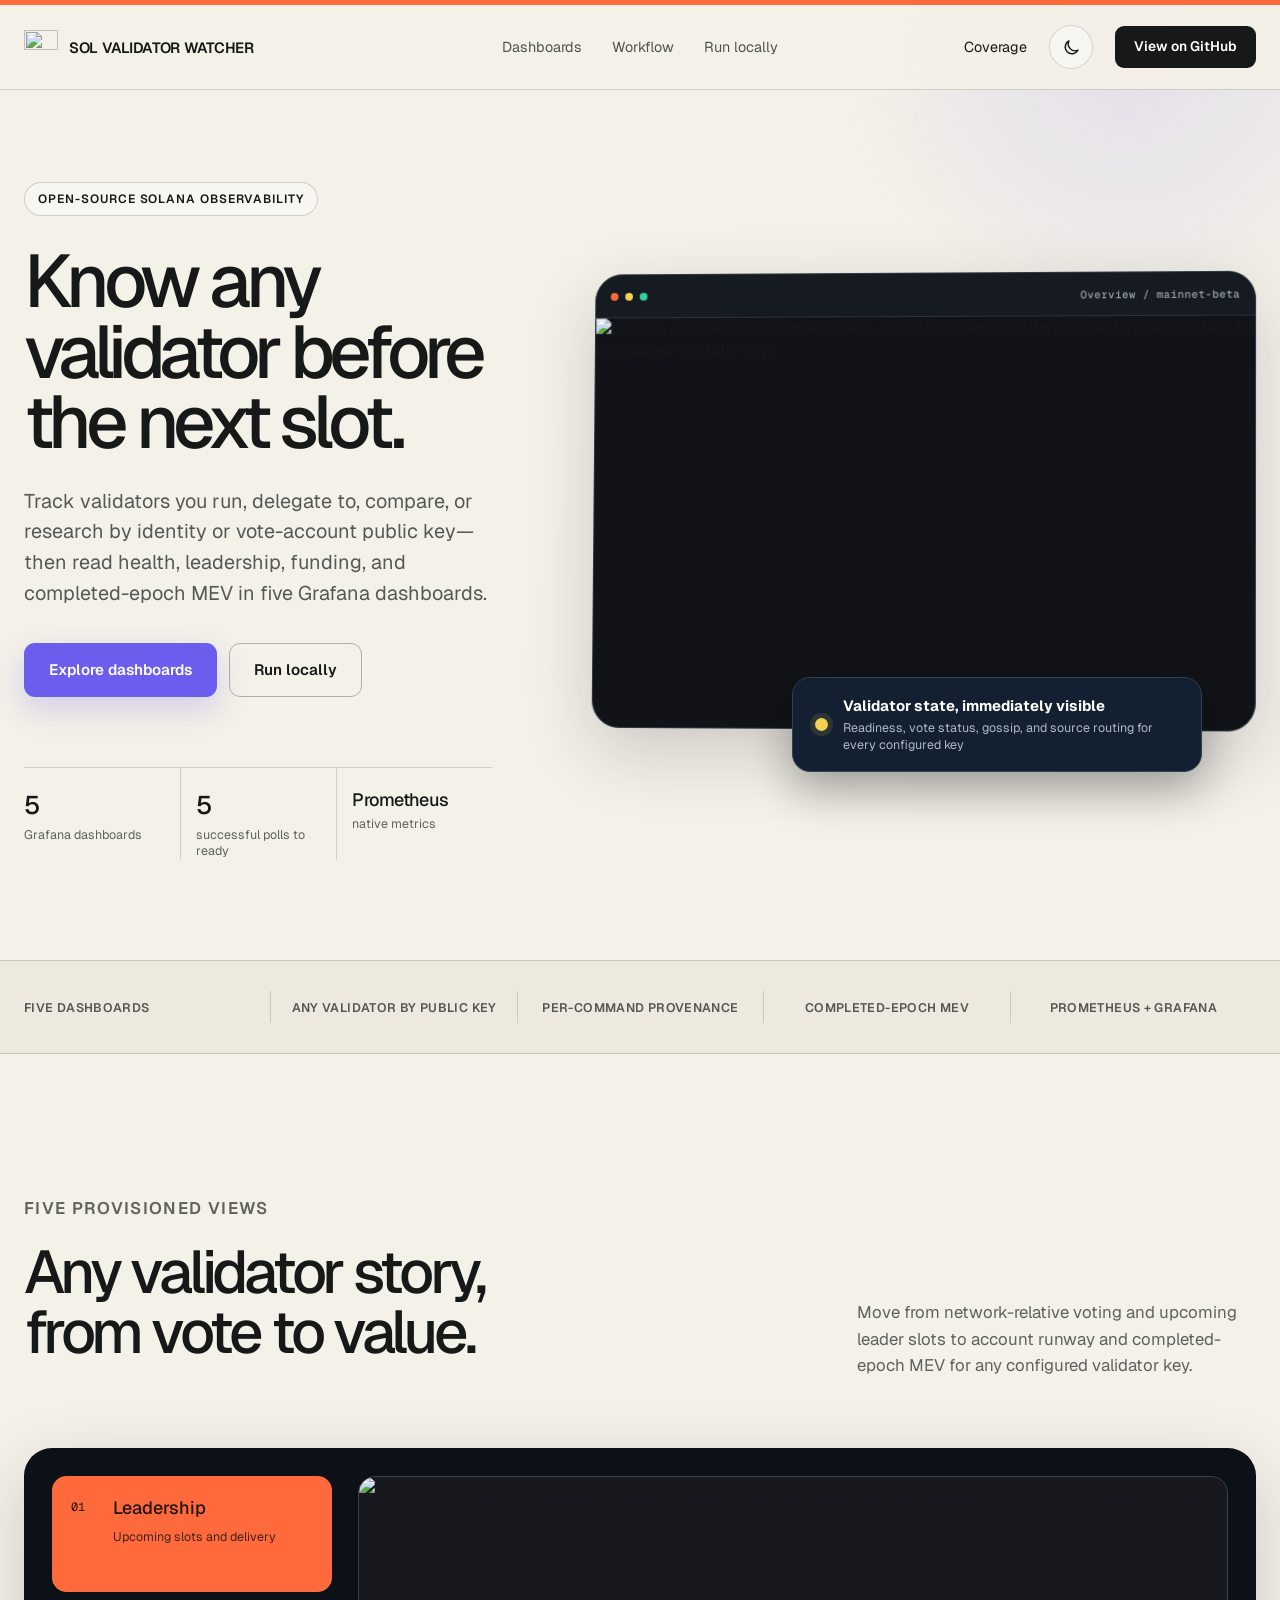
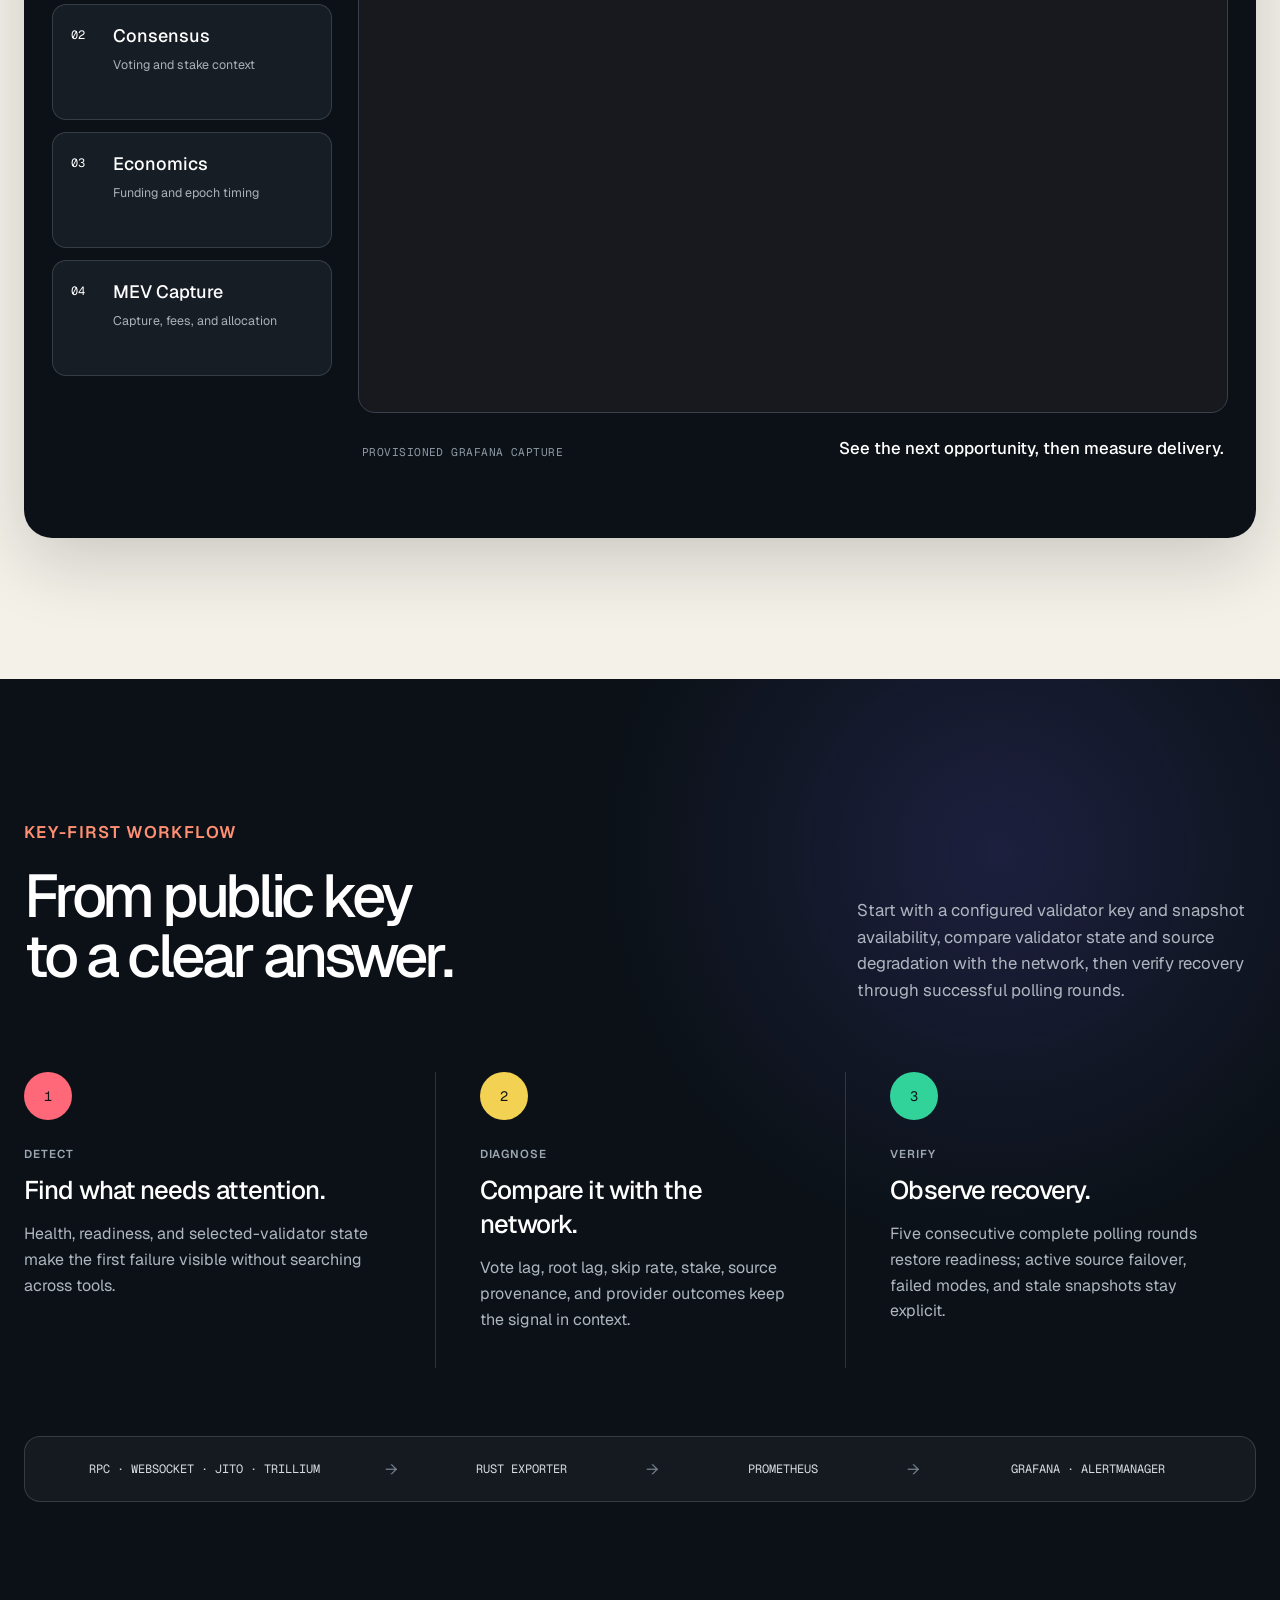
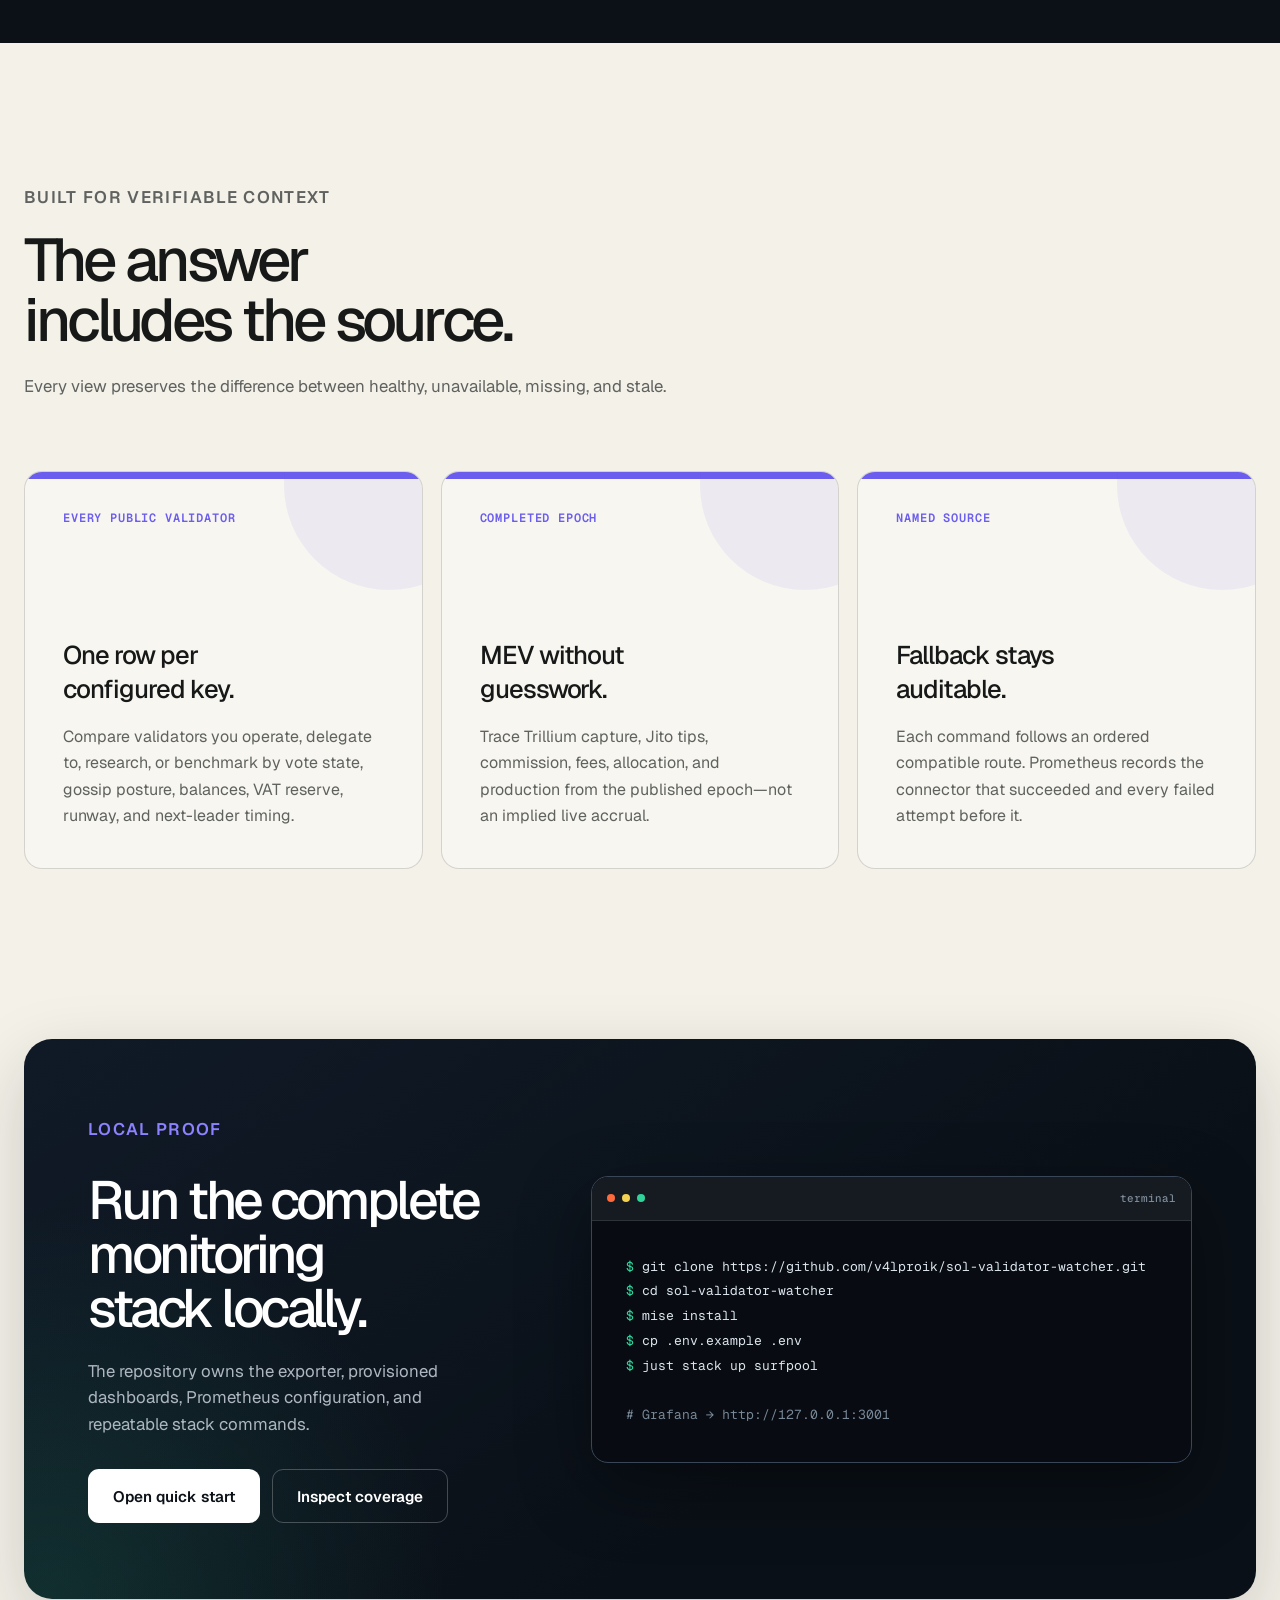
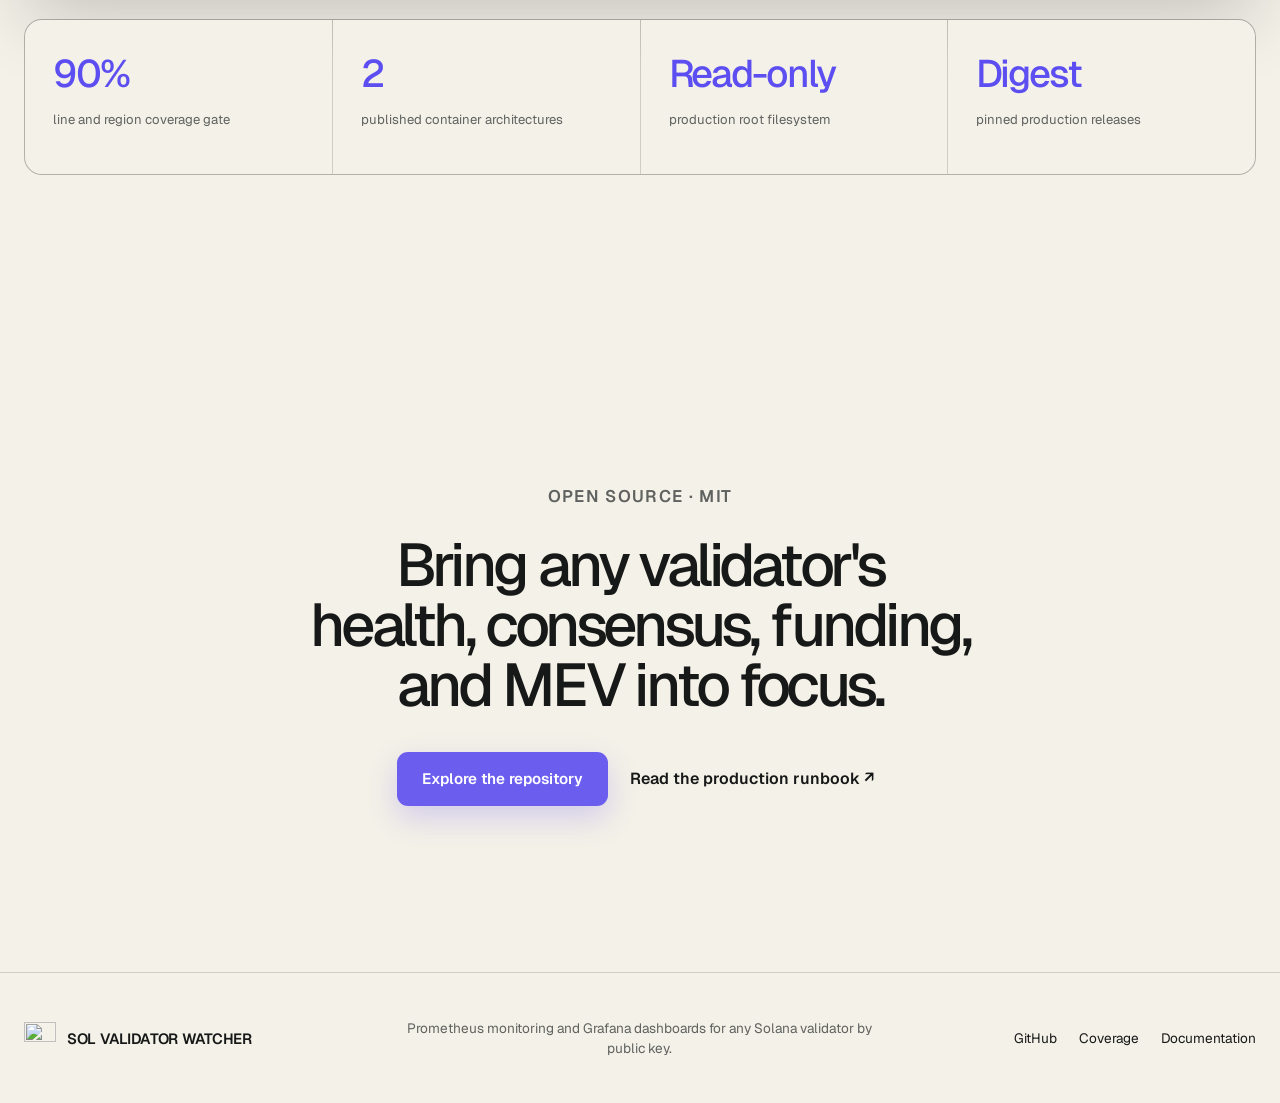
==== commit 09fe27f8: "feat(watcher): classify failover readiness" ====
--- a/site/index.html
+++ b/site/index.html
@@ -3,10 +3,10 @@
   <head>
     <meta charset="utf-8">
     <meta name="viewport" content="width=device-width, initial-scale=1">
-    <title>Solana Validator Watcher — Operator observability</title>
+    <title>Solana Validator Watcher — Any validator by public key</title>
     <meta
       name="description"
-      content="Open-source Prometheus monitoring and Grafana dashboards for Solana validator health, consensus, leadership, funding, and completed-epoch MEV."
+      content="Monitor any Solana validator by identity or vote-account public key. Compare health, consensus, leadership, funding, and completed-epoch MEV in Prometheus and Grafana."
     >
     <meta name="theme-color" content="#f4f1e8">
     <script>
@@ -32,11 +32,24 @@
     <meta property="og:title" content="Solana Validator Watcher">
     <meta
       property="og:description"
-      content="Know your validator before the next slot. Health, consensus, leadership, and economics in one operator surface."
+      content="Monitor any Solana validator by public key. Compare health, consensus, leadership, funding, and completed-epoch MEV."
     >
     <meta property="og:type" content="website">
     <meta property="og:url" content="https://v4lproik.github.io/sol-validator-watcher/">
+    <meta property="og:image" content="https://v4lproik.github.io/sol-validator-watcher/assets/social-preview.png">
+    <meta property="og:image:width" content="1280">
+    <meta property="og:image:height" content="640">
+    <meta property="og:image:alt" content="Solana Validator Watcher — monitor any validator by public key">
+    <meta name="twitter:card" content="summary_large_image">
+    <meta name="twitter:title" content="Solana Validator Watcher">
+    <meta
+      name="twitter:description"
+      content="Monitor any Solana validator by public key with Prometheus and Grafana."
+    >
+    <meta name="twitter:image" content="https://v4lproik.github.io/sol-validator-watcher/assets/social-preview.png">
+    <link rel="canonical" href="https://v4lproik.github.io/sol-validator-watcher/">
     <link rel="icon" href="assets/logo.svg" type="image/svg+xml">
+    <link rel="apple-touch-icon" href="assets/apple-touch-icon.png">
     <link rel="preconnect" href="https://fonts.googleapis.com">
     <link rel="preconnect" href="https://fonts.gstatic.com" crossorigin>
     <link
@@ -91,9 +104,9 @@
       <section class="hero shell" aria-labelledby="hero-title">
         <div class="hero-copy">
           <p class="pill">Open-source Solana observability</p>
-          <h1 id="hero-title">Know your validator before the next slot.</h1>
+          <h1 id="hero-title">Know any validator before the next slot.</h1>
           <p class="hero-lead">
-            Readiness, vote performance, leader delivery, account runway, and completed-epoch MEV—collected by one Rust exporter and explained in five provisioned Grafana views.
+            Track validators you run, delegate to, compare, or research by identity or vote-account public key—then read health, leadership, funding, and completed-epoch MEV in five Grafana dashboards.
           </p>
 
           <div class="cta-row">
@@ -104,11 +117,11 @@
           <dl class="hero-proof" aria-label="Project facts">
             <div>
               <dt>5</dt>
-              <dd>operator dashboards</dd>
+              <dd>Grafana dashboards</dd>
             </div>
             <div>
               <dt>5</dt>
-              <dd>clean polls to ready</dd>
+              <dd>successful polls to ready</dd>
             </div>
             <div>
               <dt>Prometheus</dt>
@@ -125,7 +138,7 @@
             </div>
             <img
               src="assets/dashboard-overview.webp"
-              alt="Grafana overview showing watched validator liveness, validators needing attention, and watched-validator gossip posture"
+              alt="Grafana overview showing readiness, validators needing attention, and gossip posture for configured validator keys"
               width="1600"
               height="987"
               decoding="async"
@@ -135,8 +148,8 @@
           <div class="signal-card">
             <span class="signal-dot" aria-hidden="true"></span>
             <div>
-              <strong>Operator state, immediately visible</strong>
-              <span>Readiness, validator status, gossip, and source routing</span>
+              <strong>Validator state, immediately visible</strong>
+              <span>Readiness, vote status, gossip, and source routing for every configured key</span>
             </div>
           </div>
         </div>
@@ -145,7 +158,7 @@
       <section class="proof-band" aria-label="Project capabilities">
         <div class="shell proof-band-inner">
           <span>Five dashboards</span>
-          <span>Every watched validator</span>
+          <span>Any validator by public key</span>
           <span>Per-command provenance</span>
           <span>Completed-epoch MEV</span>
           <span>Prometheus + Grafana</span>
@@ -156,10 +169,10 @@
         <div class="section-heading section-heading-split">
           <div>
             <p class="eyebrow">Five provisioned views</p>
-            <h2 id="dashboards-title">One validator story, from vote to value.</h2>
+            <h2 id="dashboards-title">Any validator story, from vote to value.</h2>
           </div>
           <p>
-            Move from network-relative voting and upcoming leader slots to account runway and completed-epoch MEV without leaving the same operating surface.
+            Move from network-relative voting and upcoming leader slots to account runway and completed-epoch MEV for any configured validator key.
           </p>
         </div>
 
@@ -277,7 +290,7 @@
               </div>
               <figcaption>
                 <span>Provisioned Grafana capture</span>
-                <strong>Put every watched validator in network context.</strong>
+                <strong>Put every configured validator key in network context.</strong>
               </figcaption>
             </figure>
 
@@ -293,7 +306,7 @@
               <div class="gallery-image-shell">
                 <img
                   src="assets/dashboard-economics.webp"
-                  alt="Economics dashboard showing watched-validator funding, epoch progress, average slot timing, time to epoch end, and next-leader timing"
+                  alt="Economics dashboard showing funding, epoch progress, average slot timing, time to epoch end, and next-leader timing for configured validator keys"
                   width="1600"
                   height="987"
                   loading="lazy"
@@ -342,11 +355,11 @@
         <div class="shell">
           <div class="section-heading section-heading-split section-heading-dark">
             <div>
-              <p class="eyebrow">Operator workflow</p>
-              <h2 id="workflow-title">From signal to answer in one surface.</h2>
+              <p class="eyebrow">Key-first workflow</p>
+              <h2 id="workflow-title">From public key to a clear answer.</h2>
             </div>
             <p>
-              Start with process readiness and validator state, diagnose against network context, then verify recovery through clean polling rounds.
+              Start with a configured validator key and snapshot availability, compare validator state and source degradation with the network, then verify recovery through successful polling rounds.
             </p>
           </div>
 
@@ -355,7 +368,7 @@
               <span class="step-number step-detect">1</span>
               <p class="step-label">Detect</p>
               <h3>Find what needs attention.</h3>
-              <p>Health, readiness, and watched-validator state make the first failure visible without searching across tools.</p>
+              <p>Health, readiness, and selected-validator state make the first failure visible without searching across tools.</p>
             </li>
             <li>
               <span class="step-number step-diagnose">2</span>
@@ -366,8 +379,8 @@
             <li>
               <span class="step-number step-verify">3</span>
               <p class="step-label">Verify</p>
-              <h3>Observe a clean recovery.</h3>
-              <p>Five consecutive clean polling rounds restore readiness while failed modes and stale snapshots stay explicit.</p>
+              <h3>Observe recovery.</h3>
+              <p>Five consecutive complete polling rounds restore readiness; active source failover, failed modes, and stale snapshots stay explicit.</p>
             </li>
           </ol>
 
@@ -385,16 +398,16 @@
 
       <section class="section section-features shell" aria-labelledby="features-title">
         <div class="section-heading">
-          <p class="eyebrow">Built for operator truth</p>
+          <p class="eyebrow">Built for verifiable context</p>
           <h2 id="features-title">The answer includes the source.</h2>
           <p>Every view preserves the difference between healthy, unavailable, missing, and stale.</p>
         </div>
 
         <div class="feature-grid">
           <article class="feature-card feature-card-violet">
-            <p class="feature-value">Every validator</p>
-            <h3>One row per watched identity.</h3>
-            <p>Compare vote state, gossip posture, balances, VAT reserve, runway, and next-leader timing without losing validator context.</p>
+            <p class="feature-value">Every public validator</p>
+            <h3>One row per configured key.</h3>
+            <p>Compare validators you operate, delegate to, research, or benchmark by vote state, gossip posture, balances, VAT reserve, runway, and next-leader timing.</p>
           </article>
           <article class="feature-card feature-card-coral">
             <p class="feature-value">Completed epoch</p>
@@ -413,7 +426,7 @@
         <div class="start-card">
           <div class="start-copy">
             <p class="eyebrow">Local proof</p>
-            <h2 id="start-title">Run the complete surface locally.</h2>
+            <h2 id="start-title">Run the complete monitoring stack locally.</h2>
             <p>
               The repository owns the exporter, provisioned dashboards, Prometheus configuration, and repeatable stack commands.
             </p>
@@ -460,7 +473,7 @@
 
       <section class="closing shell" aria-labelledby="closing-title">
         <p class="eyebrow">Open source · MIT</p>
-        <h2 id="closing-title">Bring validator health, consensus, funding, and MEV into focus.</h2>
+        <h2 id="closing-title">Bring any validator's health, consensus, funding, and MEV into focus.</h2>
         <div class="cta-row">
           <a class="button button-accent" href="https://github.com/v4lproik/sol-validator-watcher">Explore the repository</a>
           <a class="text-link text-link-large" href="https://github.com/v4lproik/sol-validator-watcher/blob/main/docs/production-runbook.md">Read the production runbook <span aria-hidden="true">↗</span></a>
@@ -474,7 +487,7 @@
           <img src="assets/logo.svg" alt="" width="32" height="32">
           <span>Sol Validator Watcher</span>
         </a>
-        <p>Prometheus monitoring and Grafana dashboards for Solana validator operators.</p>
+        <p>Prometheus monitoring and Grafana dashboards for any Solana validator by public key.</p>
         <nav class="footer-links" aria-label="Footer navigation">
           <a href="https://github.com/v4lproik/sol-validator-watcher">GitHub</a>
           <a href="coverage/">Coverage</a>
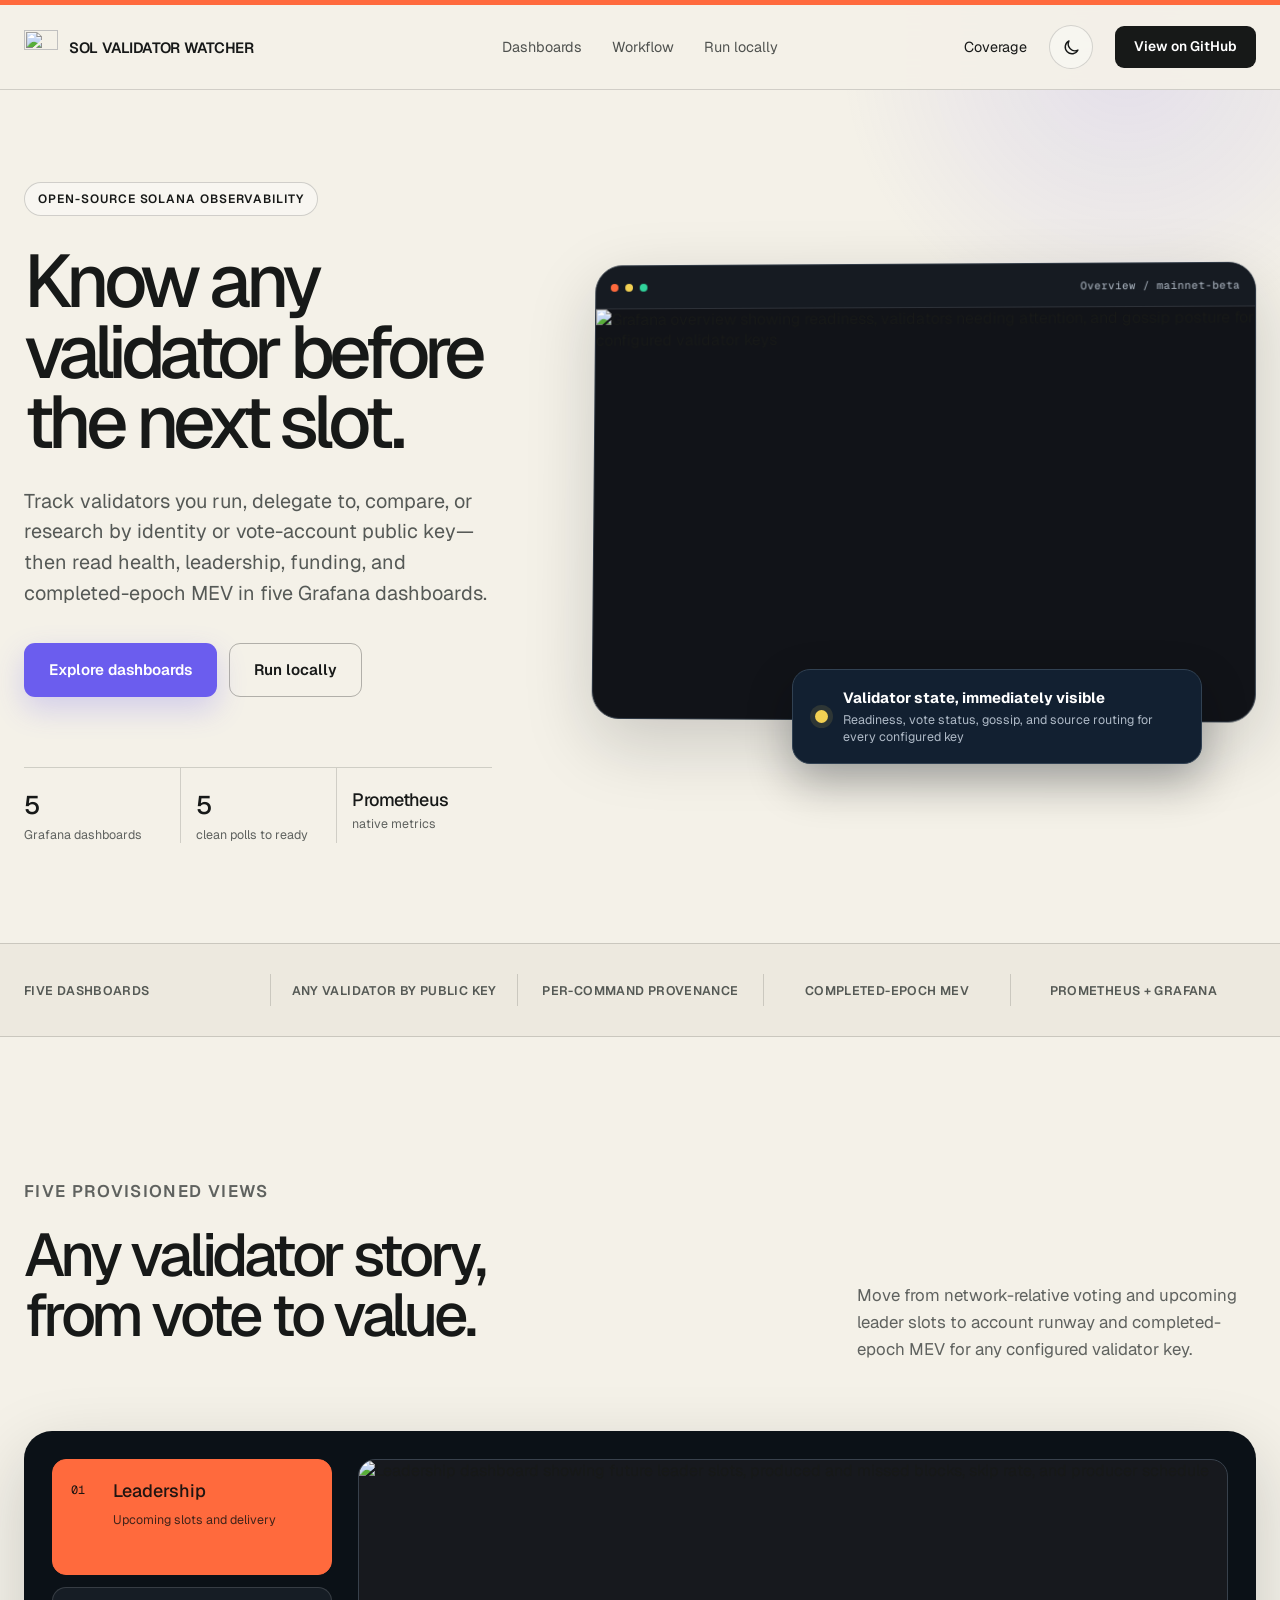
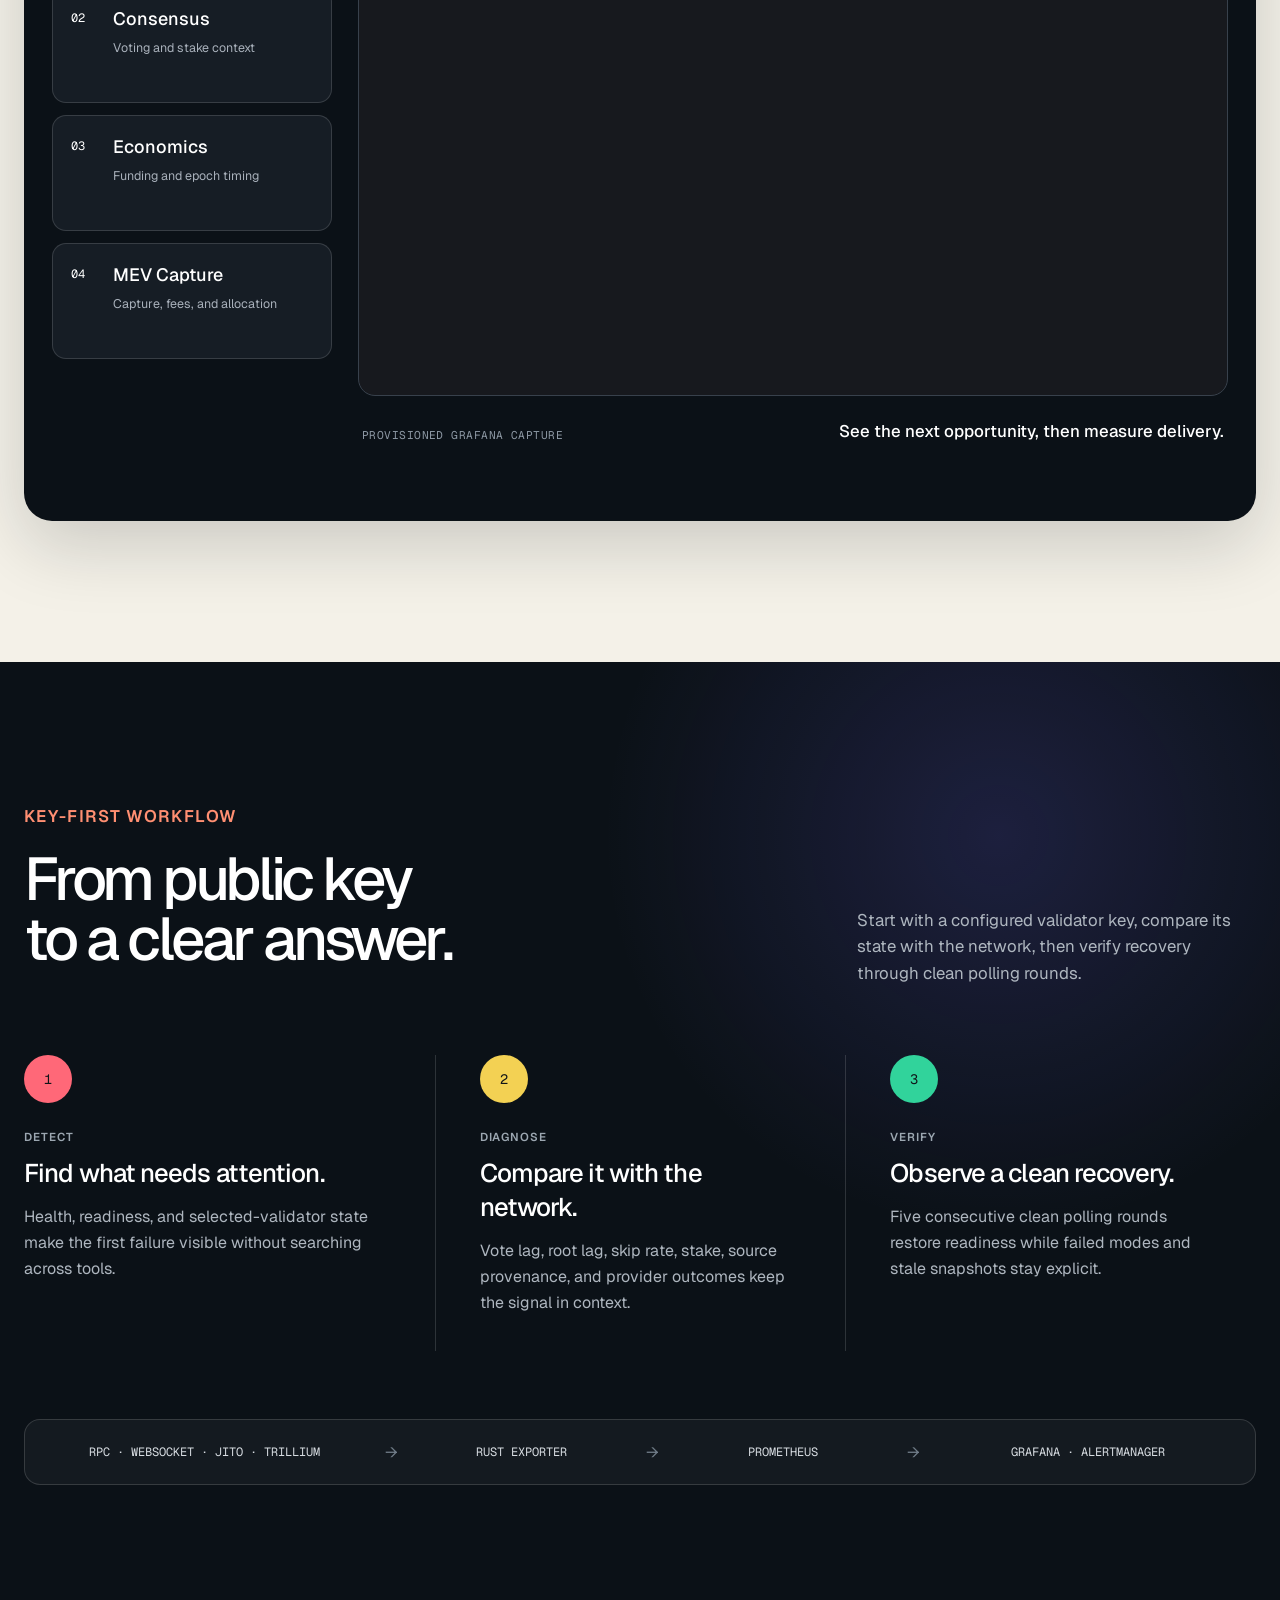
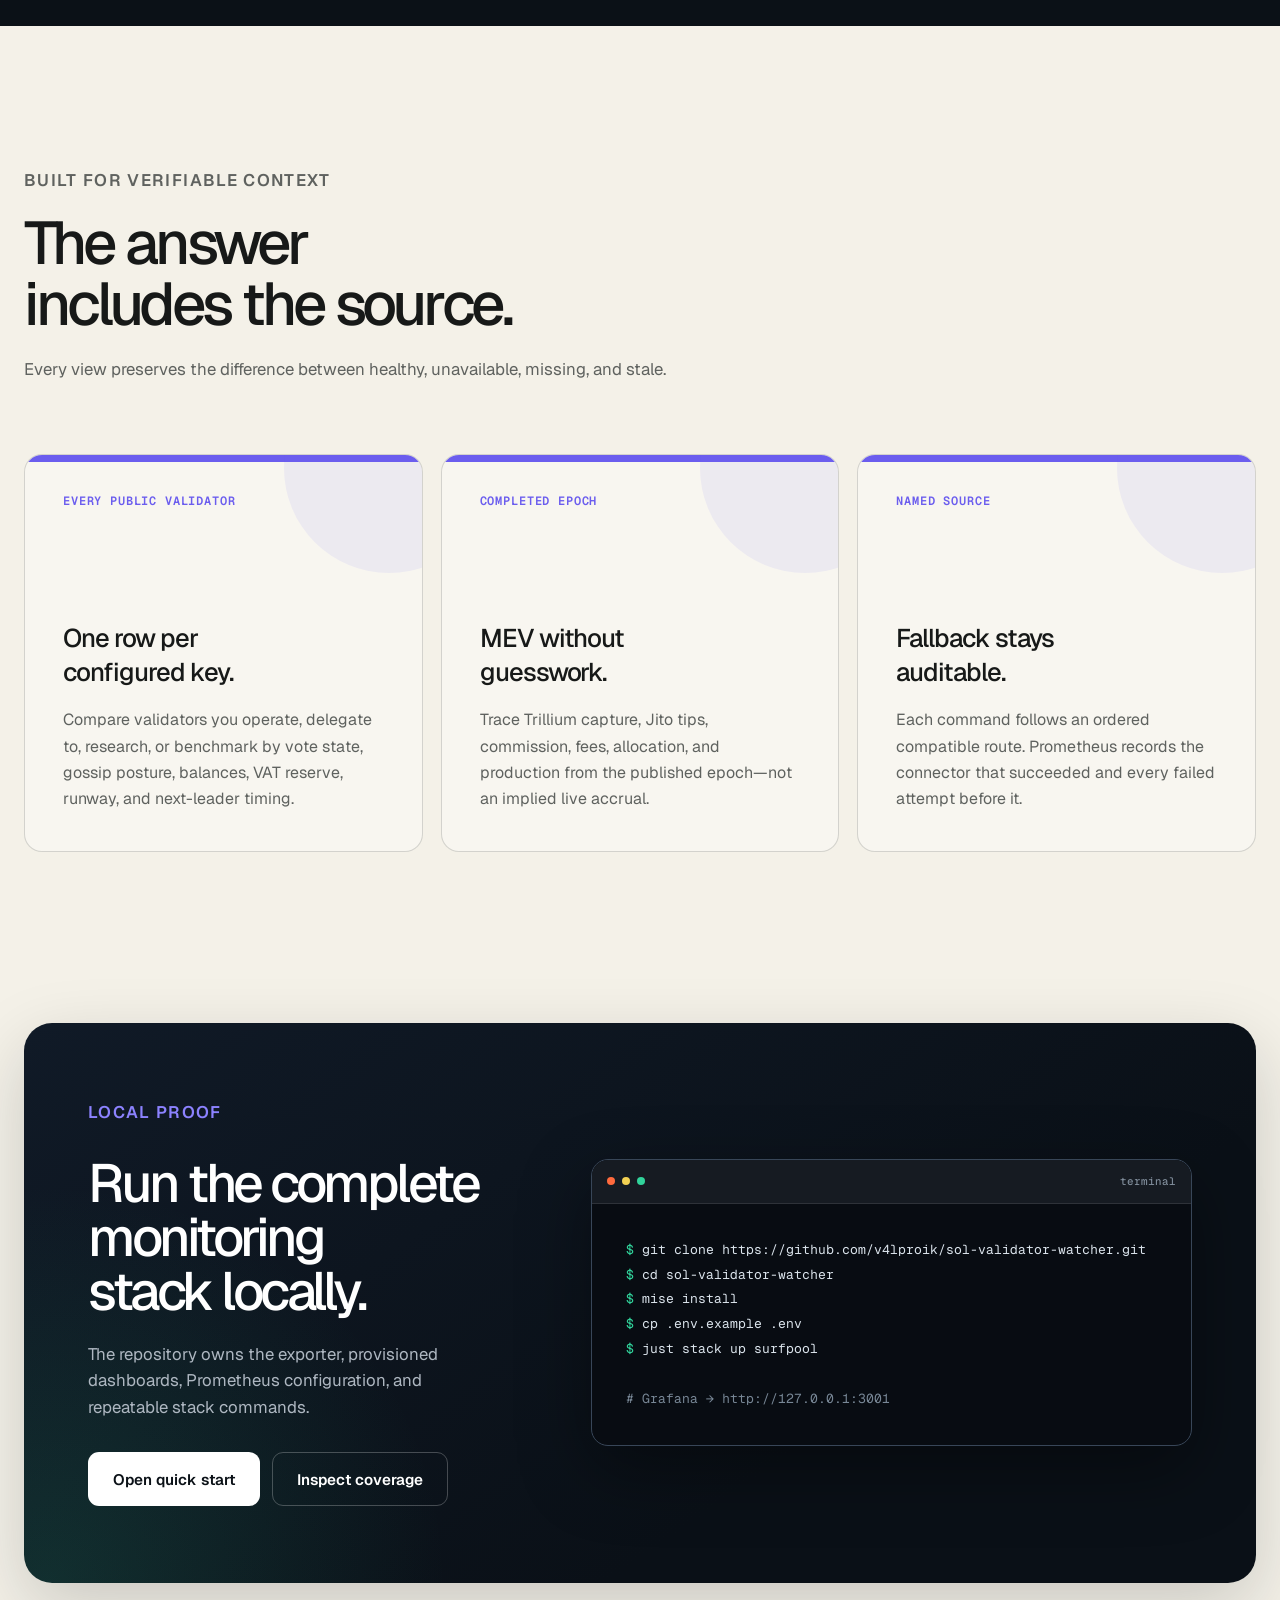
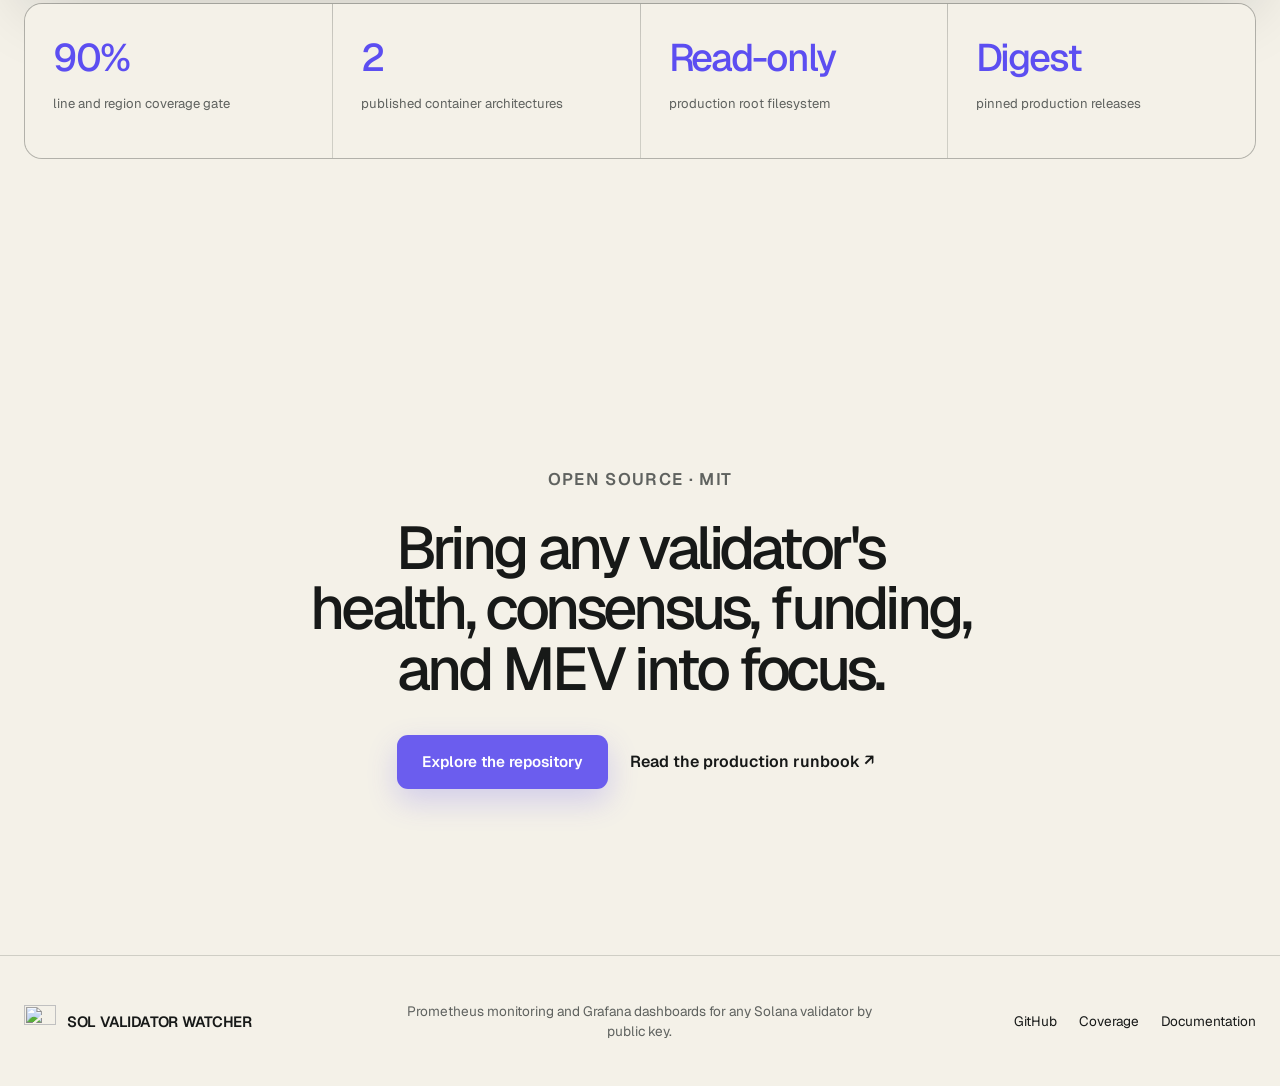
==== commit a9685c96: "feat(site): rebrand validator monitoring" ====
--- a/site/index.html
+++ b/site/index.html
@@ -121,7 +121,7 @@
             </div>
             <div>
               <dt>5</dt>
-              <dd>successful polls to ready</dd>
+              <dd>clean polls to ready</dd>
             </div>
             <div>
               <dt>Prometheus</dt>
@@ -359,7 +359,7 @@
               <h2 id="workflow-title">From public key to a clear answer.</h2>
             </div>
             <p>
-              Start with a configured validator key and snapshot availability, compare validator state and source degradation with the network, then verify recovery through successful polling rounds.
+              Start with a configured validator key, compare its state with the network, then verify recovery through clean polling rounds.
             </p>
           </div>
 
@@ -379,8 +379,8 @@
             <li>
               <span class="step-number step-verify">3</span>
               <p class="step-label">Verify</p>
-              <h3>Observe recovery.</h3>
-              <p>Five consecutive complete polling rounds restore readiness; active source failover, failed modes, and stale snapshots stay explicit.</p>
+              <h3>Observe a clean recovery.</h3>
+              <p>Five consecutive clean polling rounds restore readiness while failed modes and stale snapshots stay explicit.</p>
             </li>
           </ol>
 
--- a/site/styles.css
+++ b/site/styles.css
@@ -4,8 +4,8 @@
   --ink: #171918;
   --muted: #5f625f;
   --line: rgba(23, 25, 24, 0.16);
-  --surface-soft: rgba(255, 255, 255, 0.36);
-  --surface-strong: rgba(255, 255, 255, 0.42);
+  --panel-soft: rgba(255, 255, 255, 0.36);
+  --panel-strong: rgba(255, 255, 255, 0.42);
   --body-glow: rgba(117, 104, 255, 0.13);
   --topbar-bg: rgba(244, 241, 232, 0.9);
   --nav-text: #4f524f;
@@ -44,8 +44,8 @@
   --ink: #edf1f5;
   --muted: #a9b1ba;
   --line: rgba(237, 241, 245, 0.16);
-  --surface-soft: rgba(255, 255, 255, 0.055);
-  --surface-strong: rgba(255, 255, 255, 0.075);
+  --panel-soft: rgba(255, 255, 255, 0.055);
+  --panel-strong: rgba(255, 255, 255, 0.075);
   --body-glow: rgba(117, 104, 255, 0.2);
   --topbar-bg: rgba(13, 17, 23, 0.9);
   --nav-text: #c2c8d0;
@@ -231,7 +231,7 @@
   place-items: center;
   border: 1px solid var(--line);
   border-radius: 50%;
-  background: var(--surface-soft);
+  background: var(--panel-soft);
   color: var(--ink);
   cursor: pointer;
   transition: transform 160ms ease, background-color 160ms ease, border-color 160ms ease;
@@ -240,7 +240,7 @@
 .theme-toggle:hover {
   transform: translateY(-2px);
   border-color: var(--outline-border);
-  background: var(--surface-strong);
+  background: var(--panel-strong);
 }
 
 .theme-icon {
@@ -882,7 +882,7 @@
   padding: 38px;
   border: 1px solid var(--line);
   border-radius: var(--radius-medium);
-  background: var(--surface-soft);
+  background: var(--panel-soft);
 }
 
 .feature-grid article::before {
@@ -1118,7 +1118,7 @@
   padding: 48px;
   border: 1px solid var(--line);
   border-radius: var(--radius-large);
-  background: var(--surface-strong);
+  background: var(--panel-strong);
   text-align: center;
 }
 
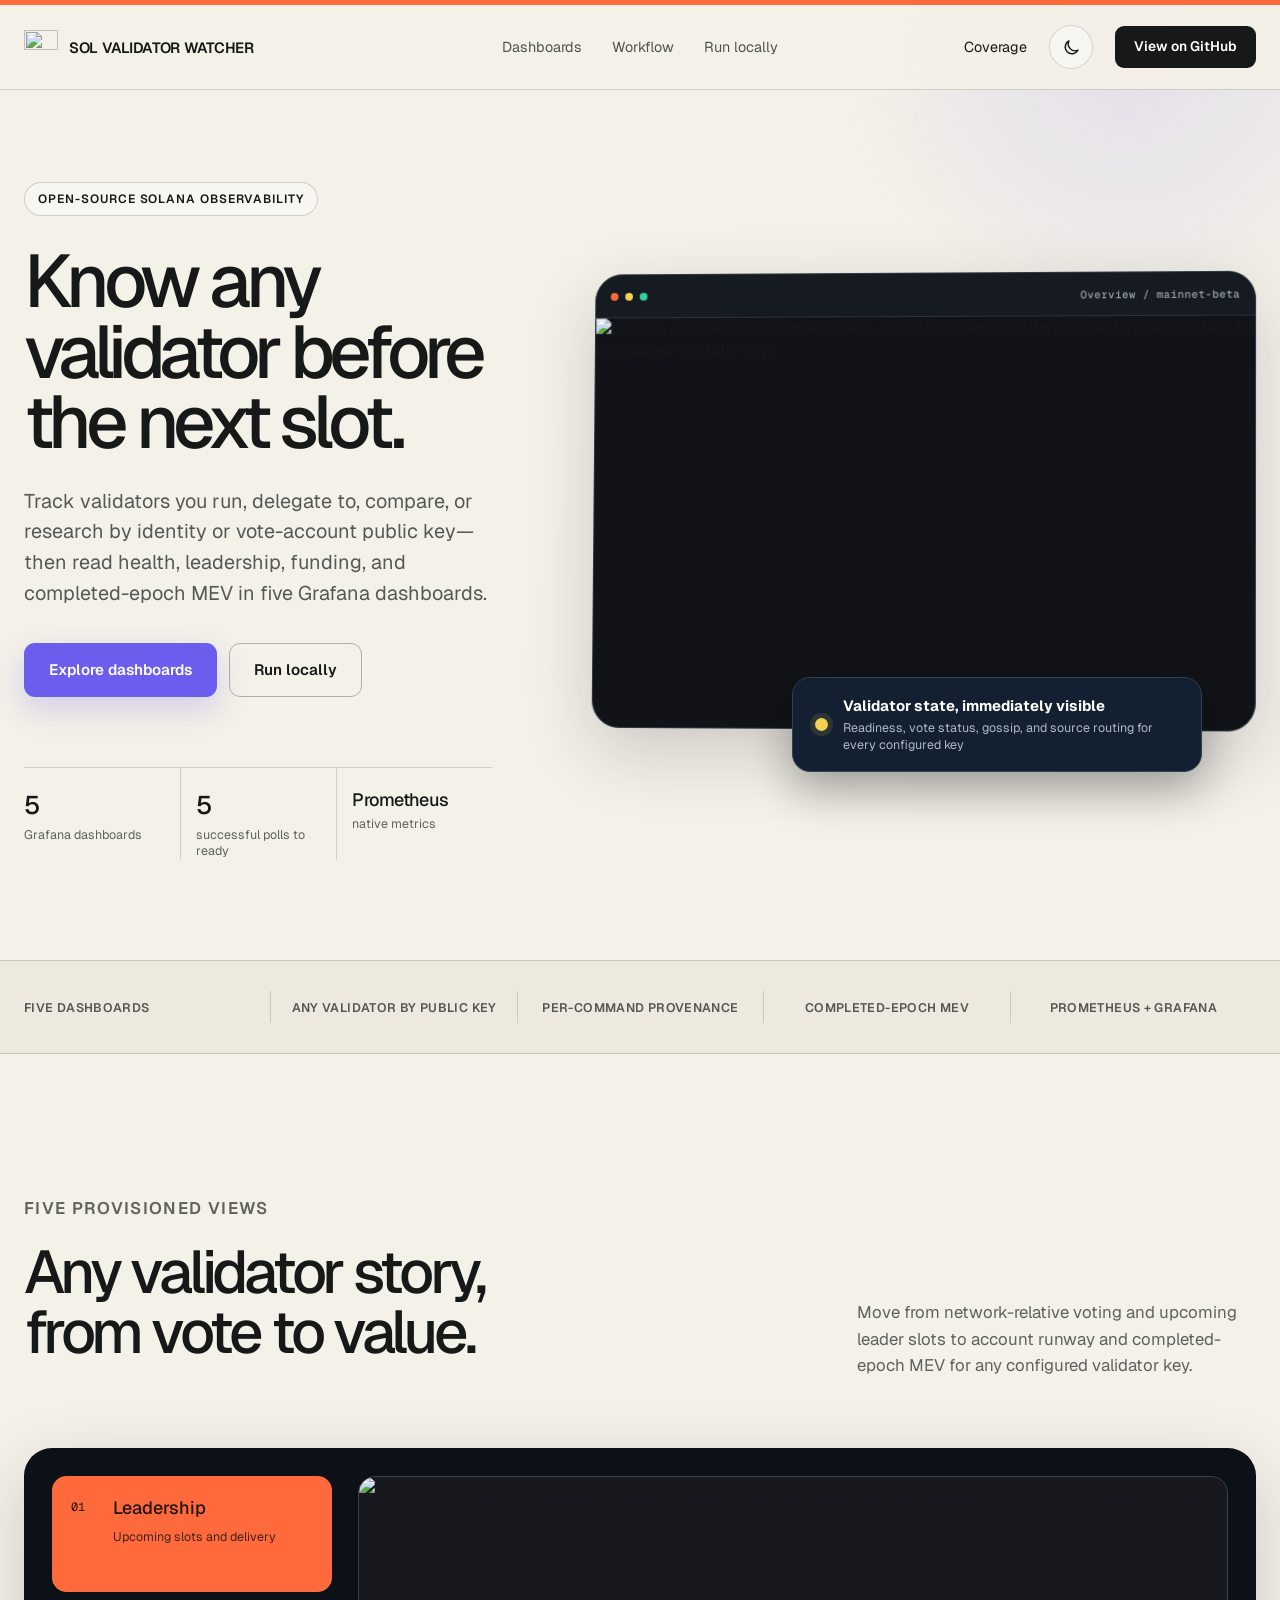
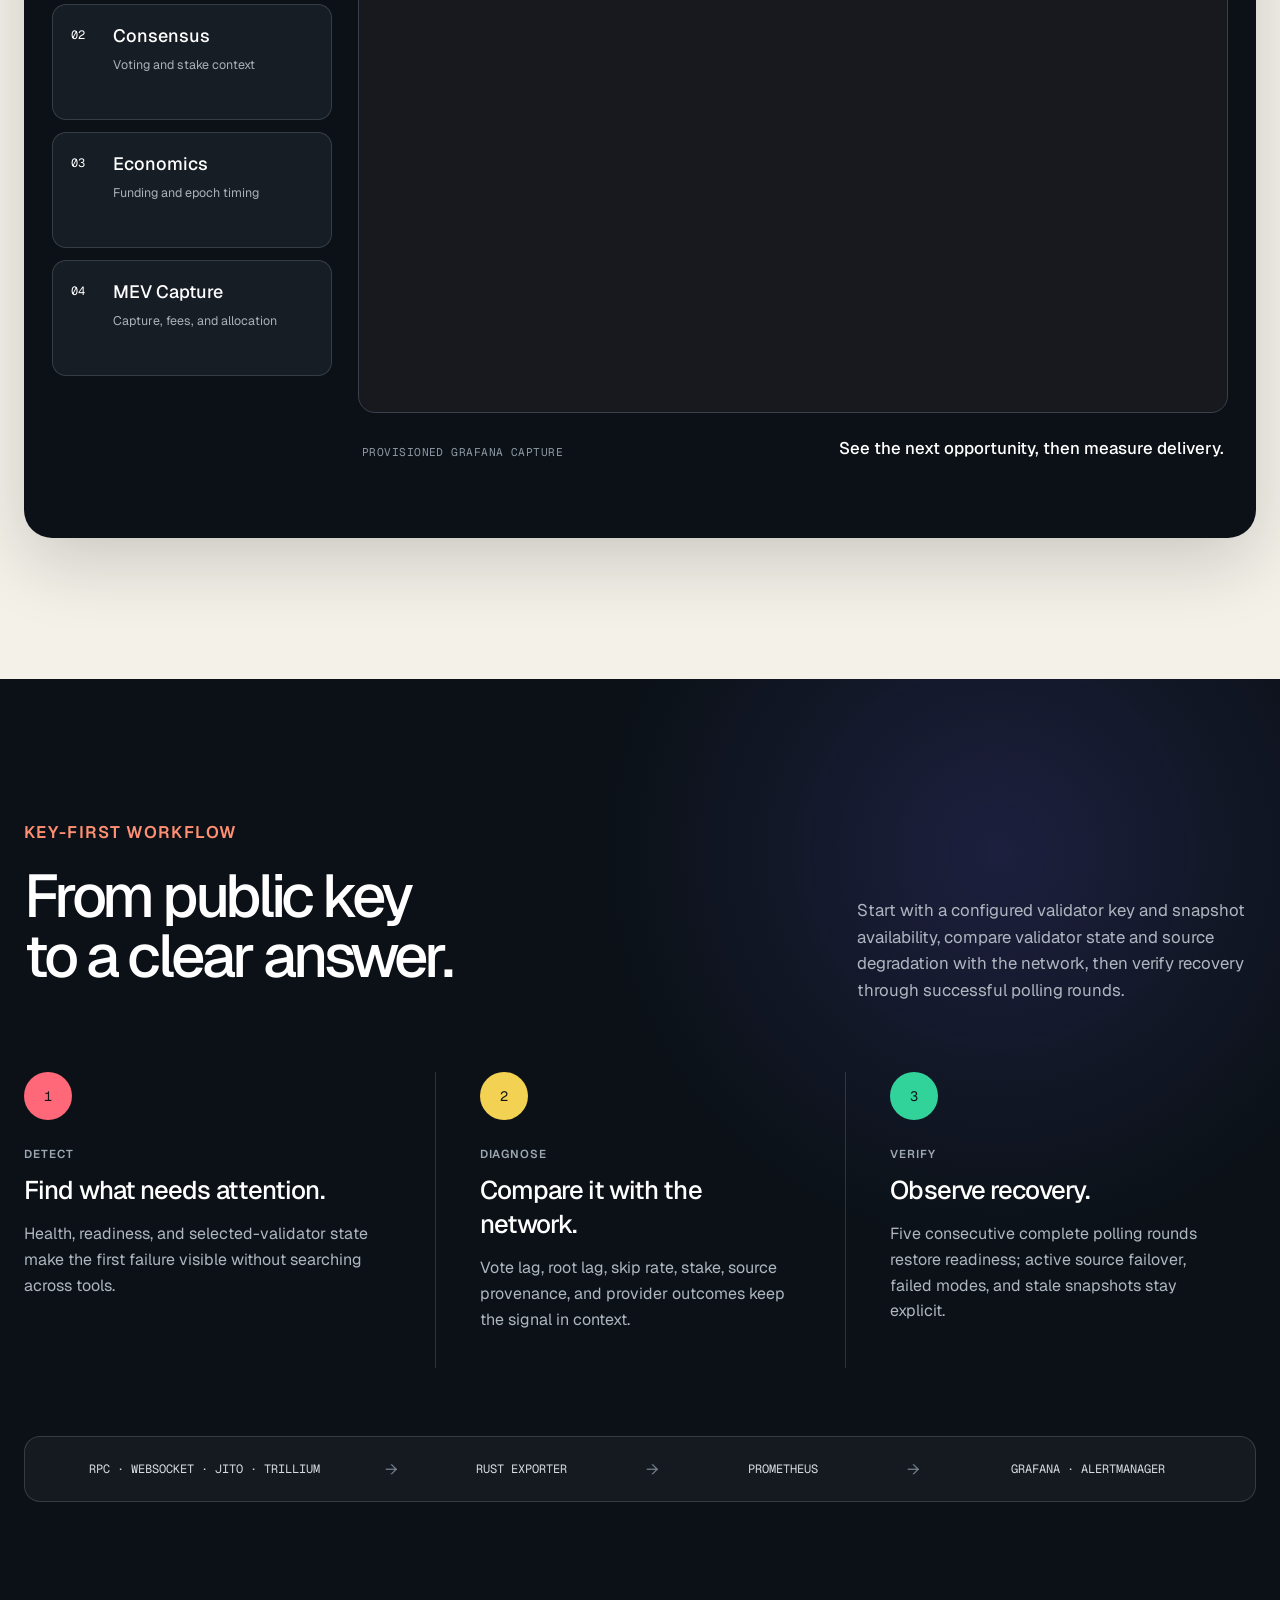
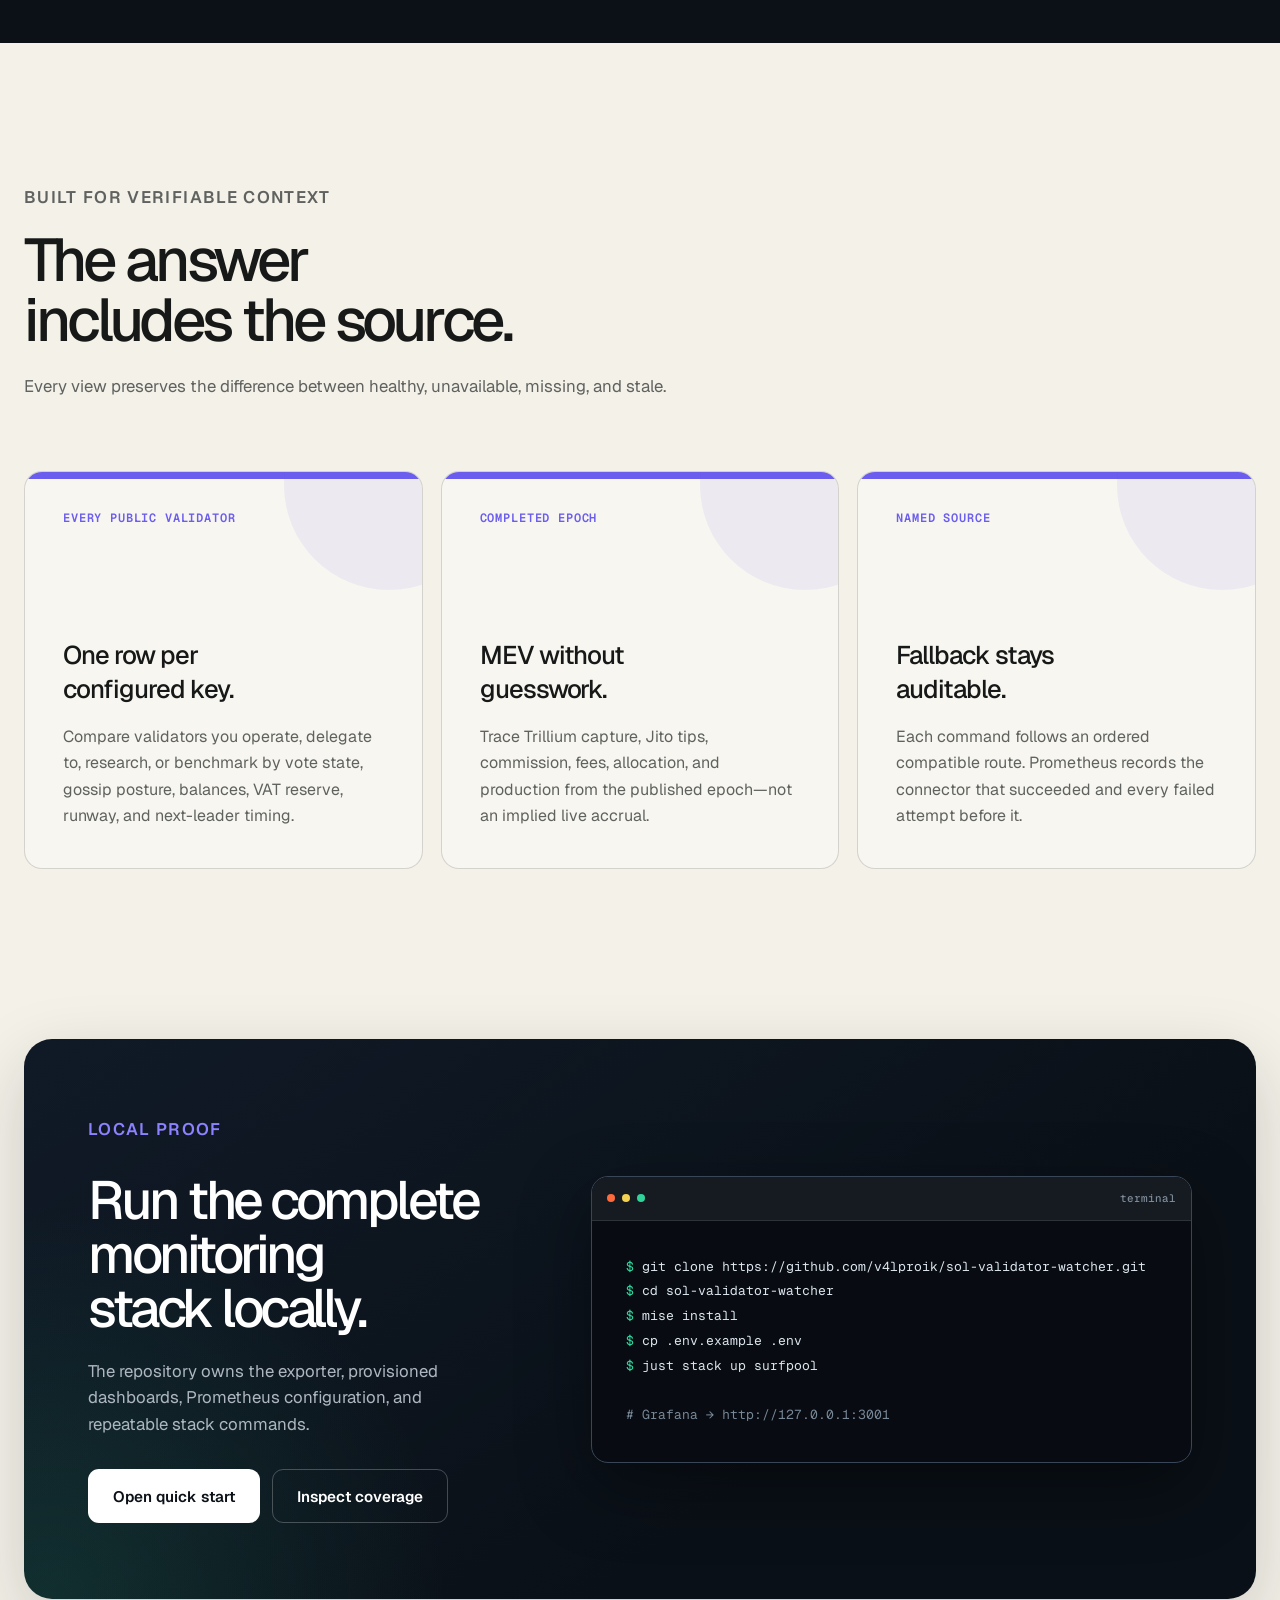
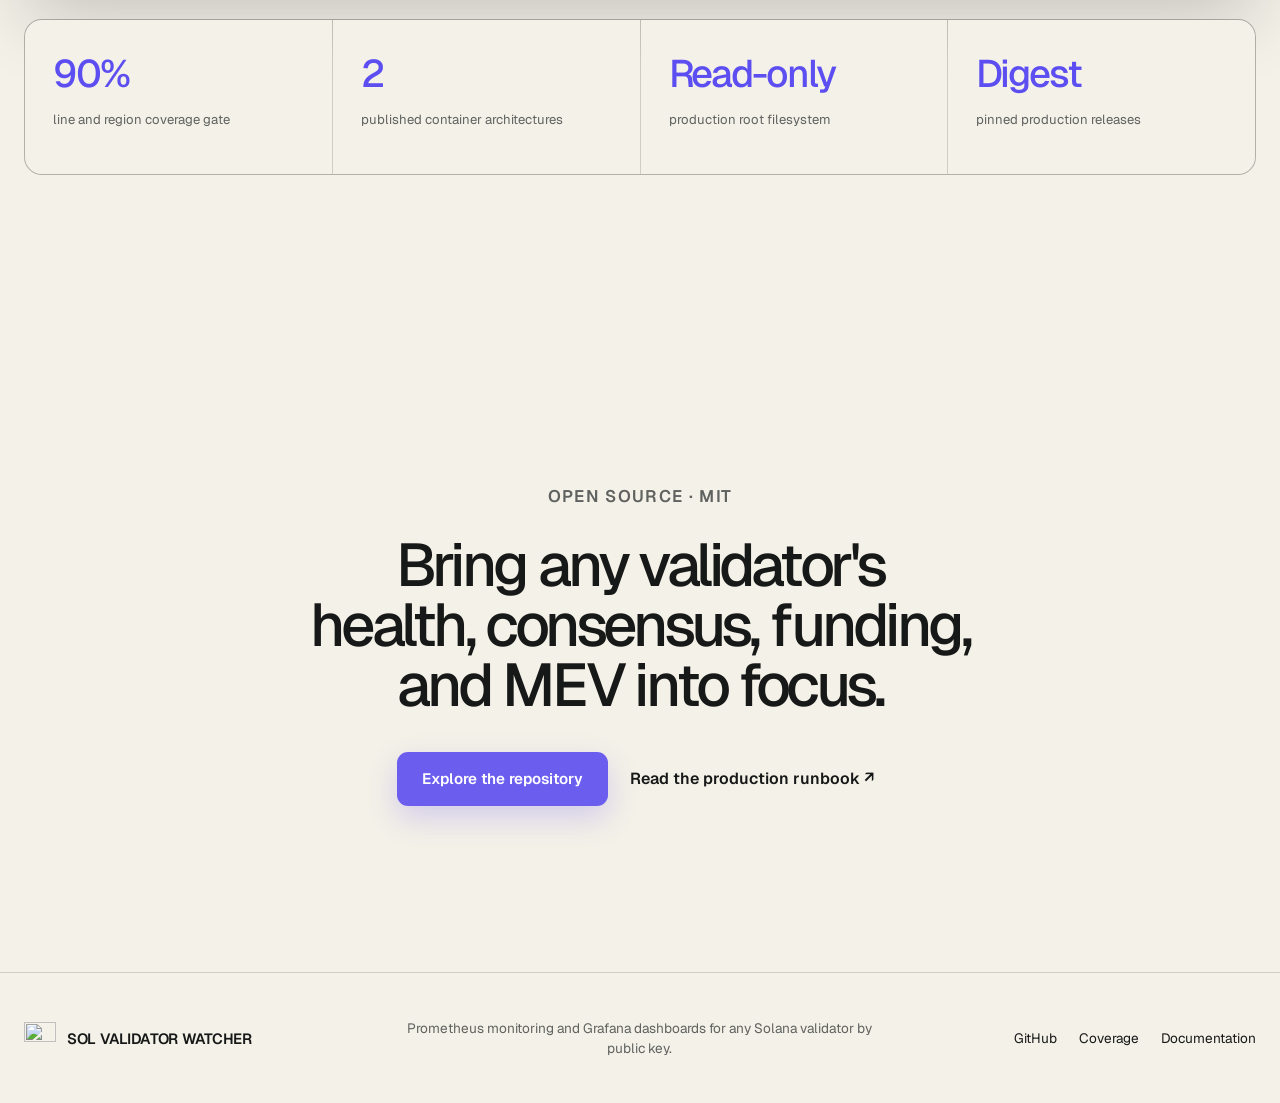
==== commit c16e52c5: "feat(watcher): classify failover and preserve readiness (#69) feat(watcher): classify failover readi" ====
--- a/site/index.html
+++ b/site/index.html
@@ -121,7 +121,7 @@
             </div>
             <div>
               <dt>5</dt>
-              <dd>clean polls to ready</dd>
+              <dd>successful polls to ready</dd>
             </div>
             <div>
               <dt>Prometheus</dt>
@@ -359,7 +359,7 @@
               <h2 id="workflow-title">From public key to a clear answer.</h2>
             </div>
             <p>
-              Start with a configured validator key, compare its state with the network, then verify recovery through clean polling rounds.
+              Start with a configured validator key and snapshot availability, compare validator state and source degradation with the network, then verify recovery through successful polling rounds.
             </p>
           </div>
 
@@ -379,8 +379,8 @@
             <li>
               <span class="step-number step-verify">3</span>
               <p class="step-label">Verify</p>
-              <h3>Observe a clean recovery.</h3>
-              <p>Five consecutive clean polling rounds restore readiness while failed modes and stale snapshots stay explicit.</p>
+              <h3>Observe recovery.</h3>
+              <p>Five consecutive complete polling rounds restore readiness; active source failover, failed modes, and stale snapshots stay explicit.</p>
             </li>
           </ol>
 
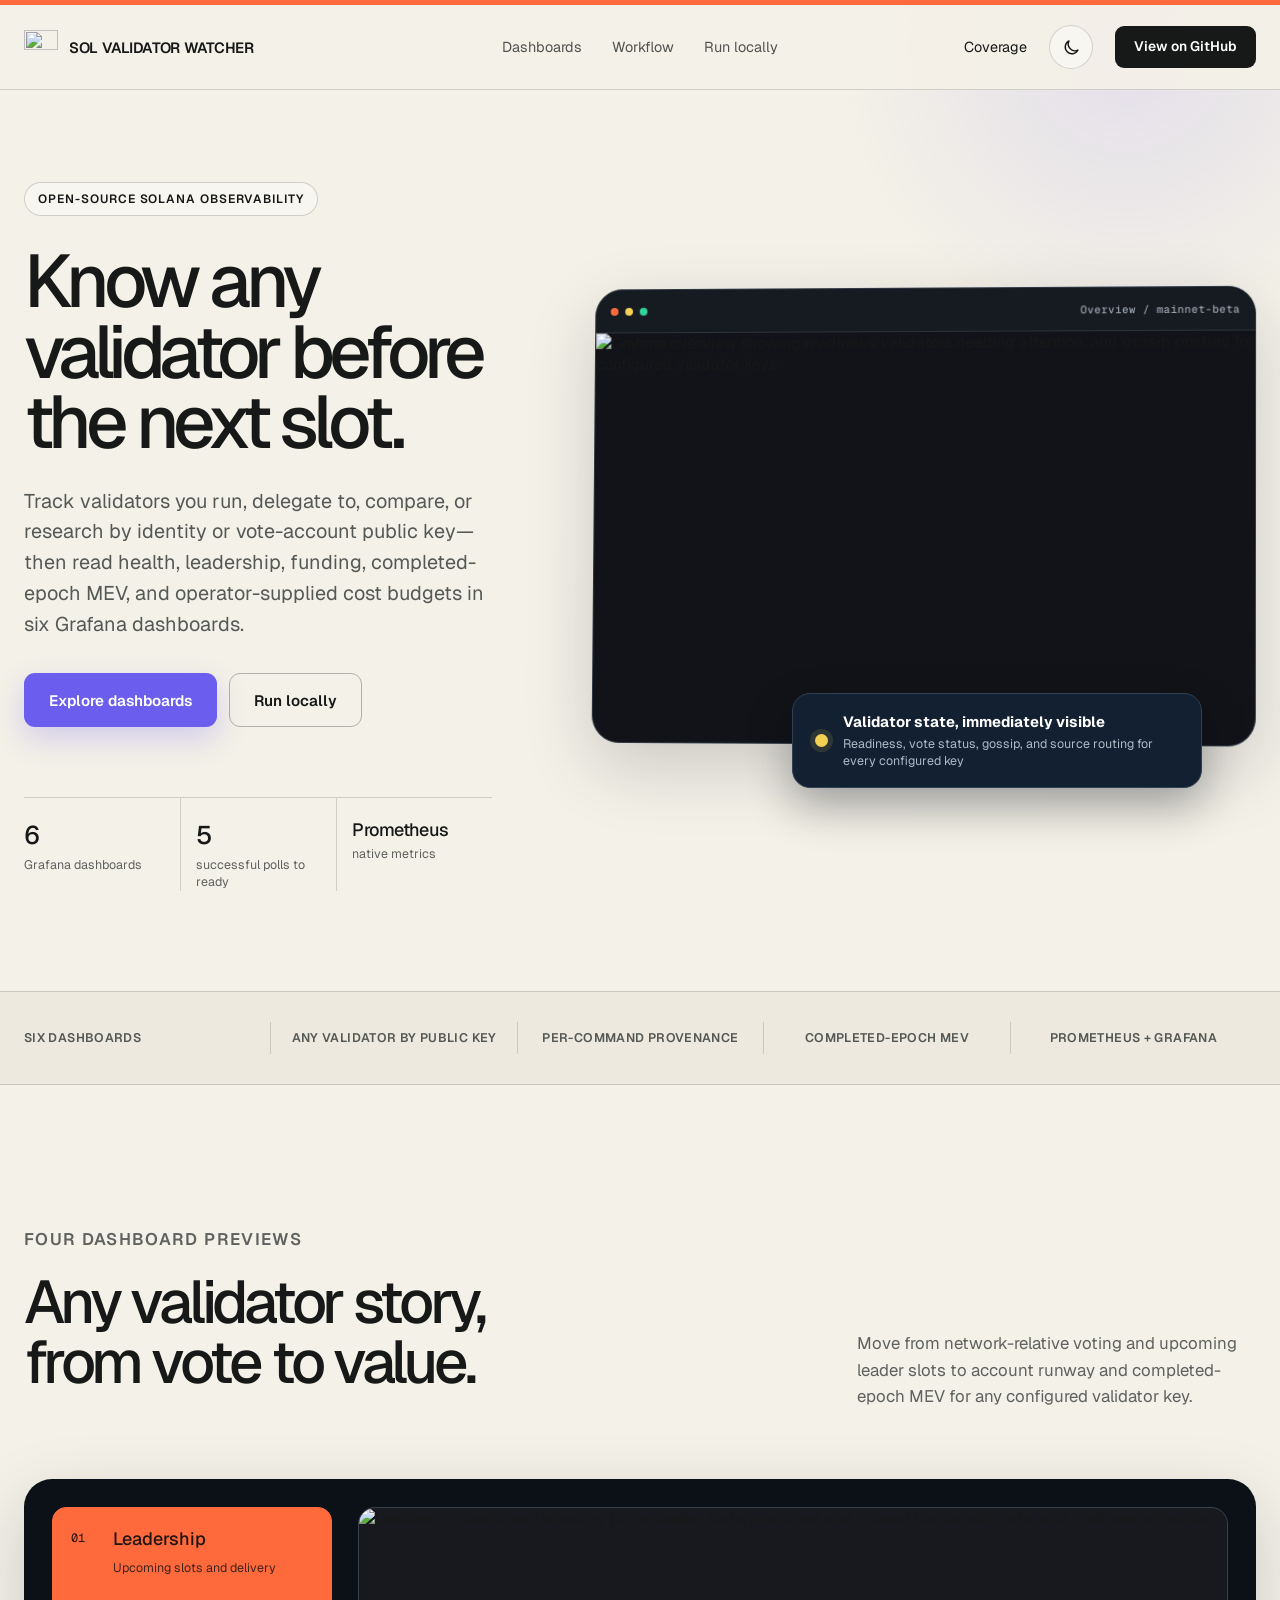
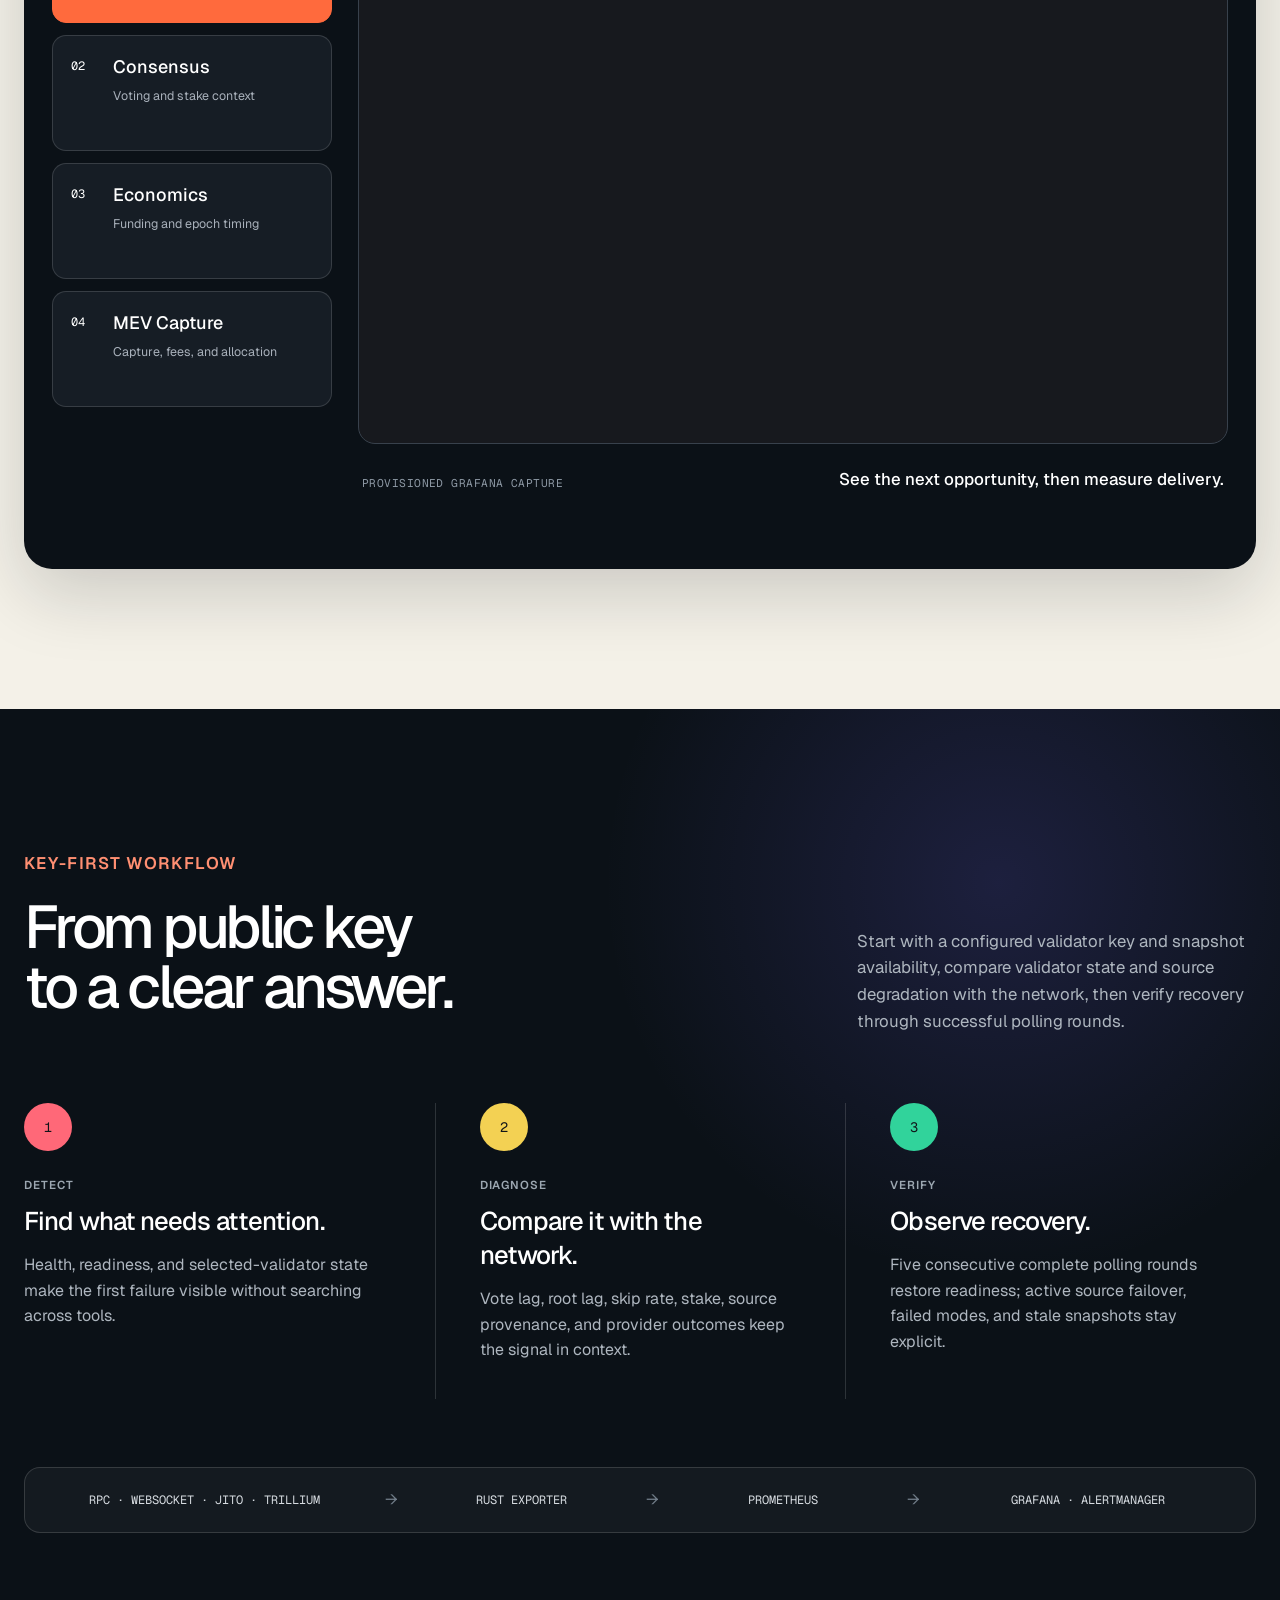
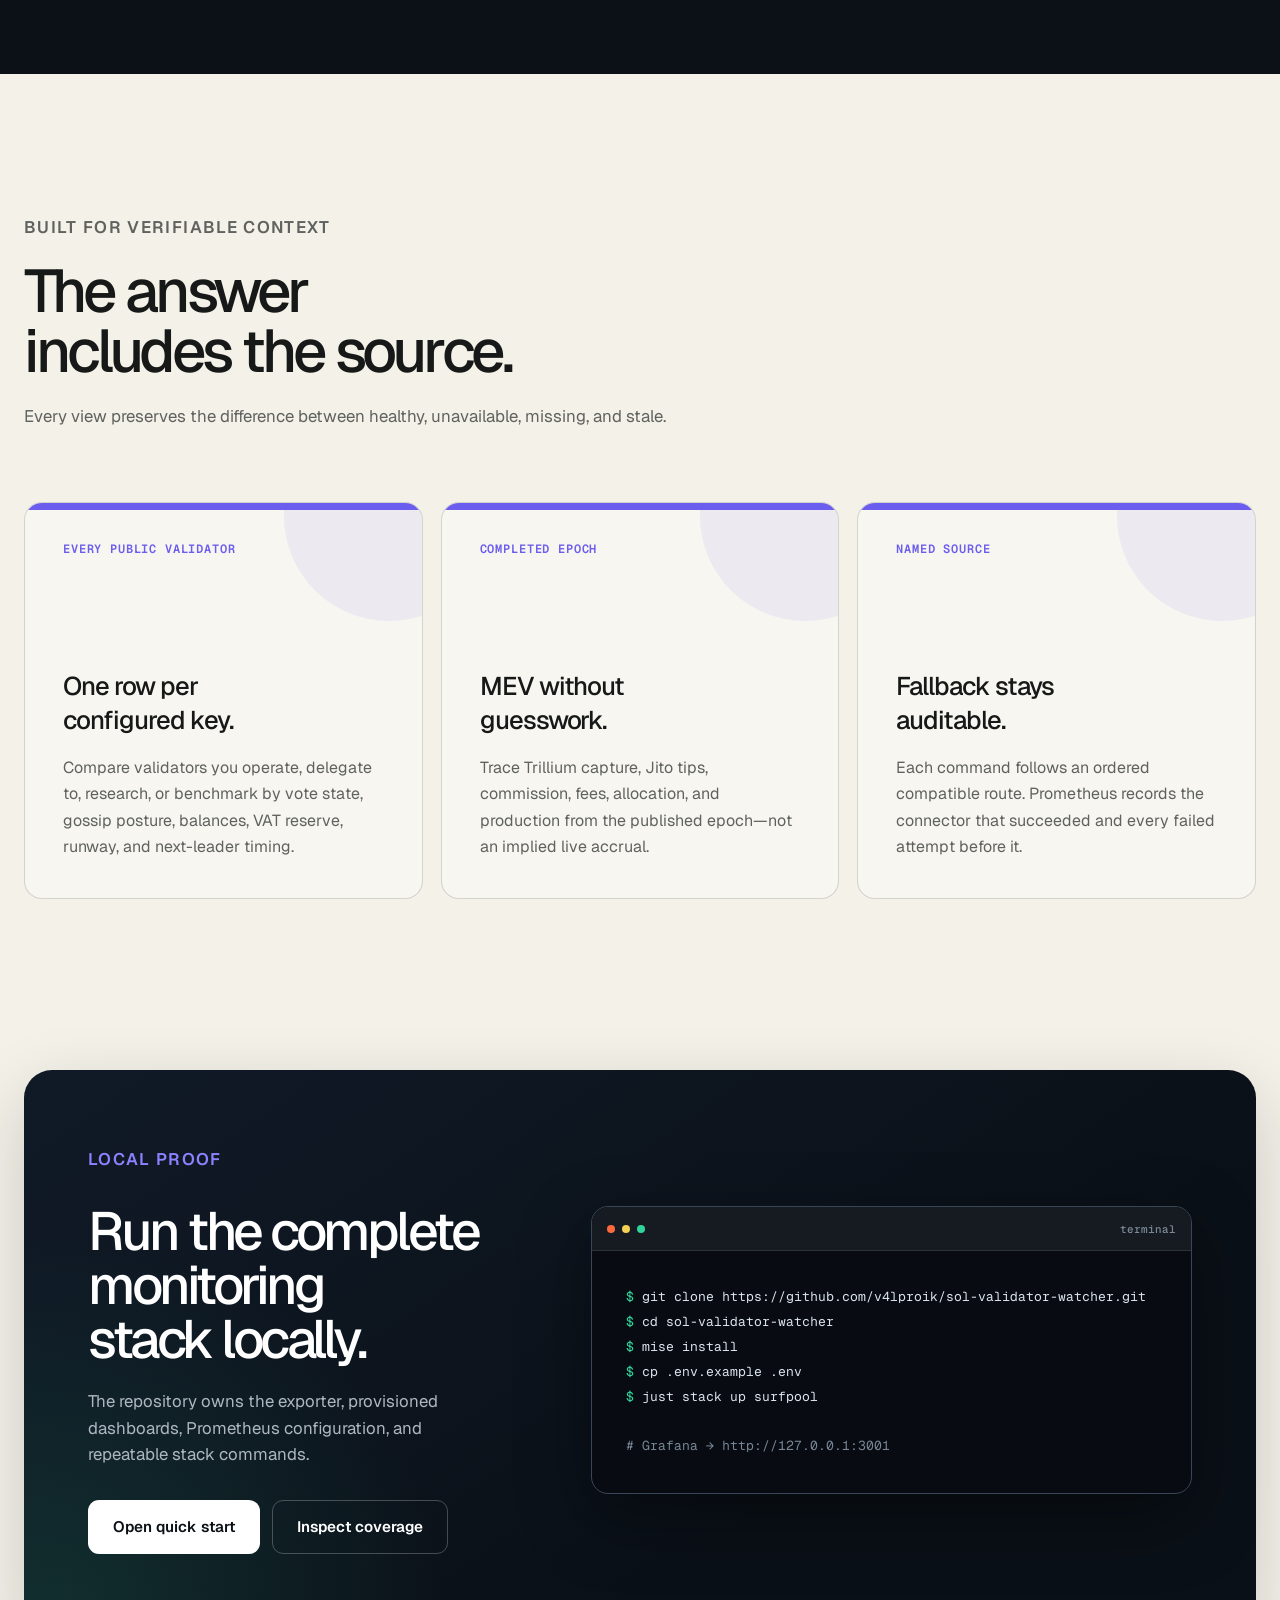
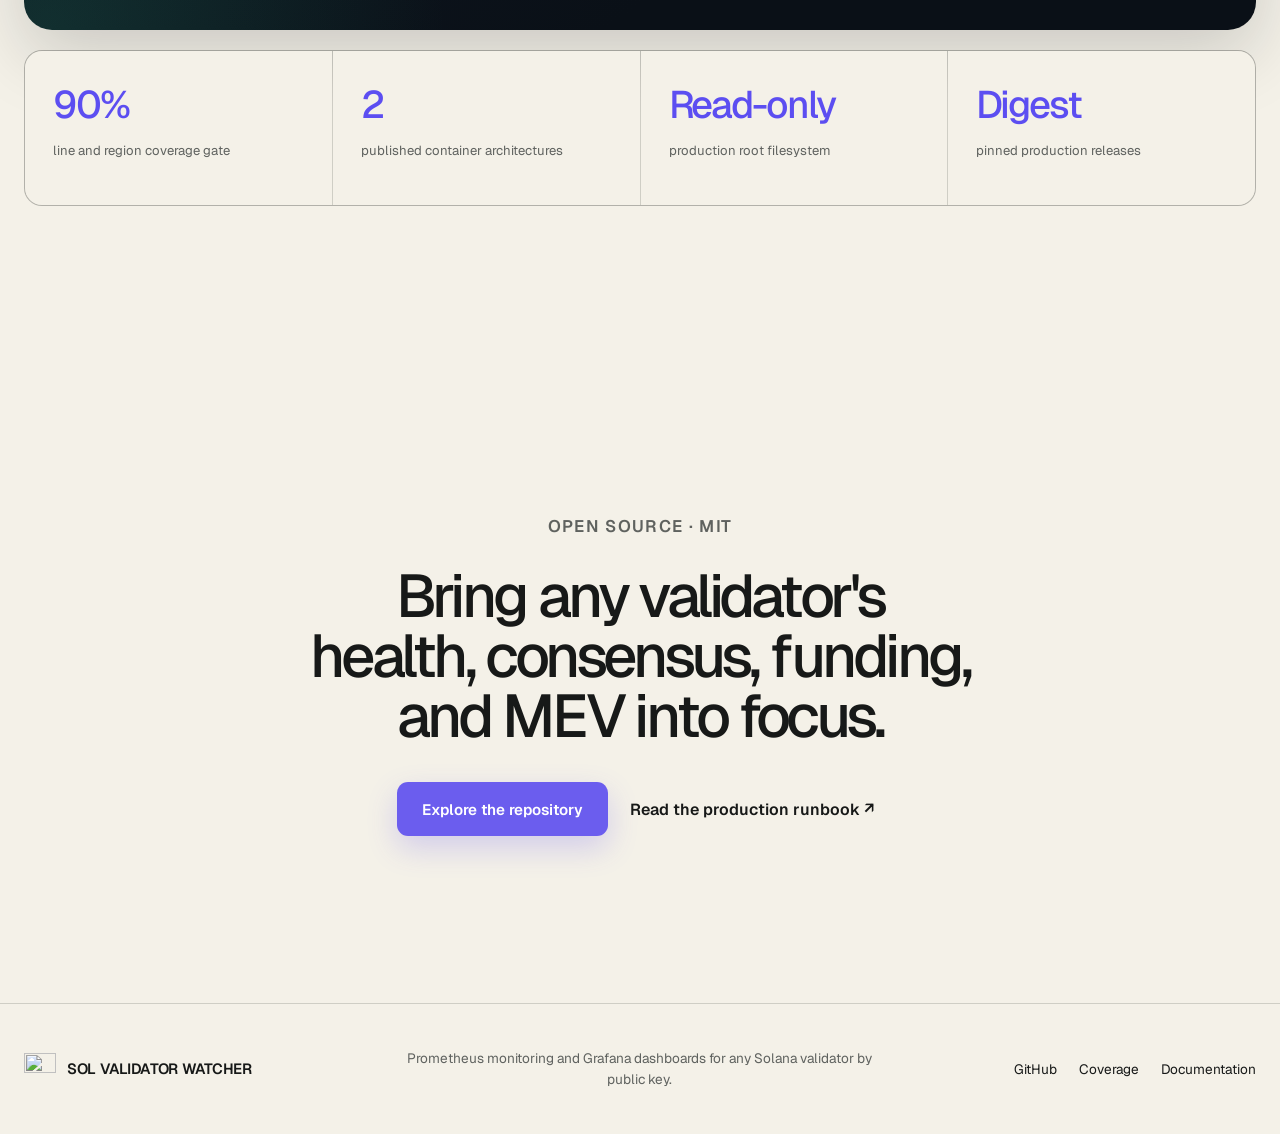
==== commit 28fc03d5: "feat(economics): collect operating costs" ====
--- a/site/index.html
+++ b/site/index.html
@@ -106,7 +106,7 @@
           <p class="pill">Open-source Solana observability</p>
           <h1 id="hero-title">Know any validator before the next slot.</h1>
           <p class="hero-lead">
-            Track validators you run, delegate to, compare, or research by identity or vote-account public key—then read health, leadership, funding, and completed-epoch MEV in five Grafana dashboards.
+            Track validators you run, delegate to, compare, or research by identity or vote-account public key—then read health, leadership, funding, completed-epoch MEV, and operator-supplied cost budgets in six Grafana dashboards.
           </p>
 
           <div class="cta-row">
@@ -116,7 +116,7 @@
 
           <dl class="hero-proof" aria-label="Project facts">
             <div>
-              <dt>5</dt>
+              <dt>6</dt>
               <dd>Grafana dashboards</dd>
             </div>
             <div>
@@ -157,7 +157,7 @@
 
       <section class="proof-band" aria-label="Project capabilities">
         <div class="shell proof-band-inner">
-          <span>Five dashboards</span>
+          <span>Six dashboards</span>
           <span>Any validator by public key</span>
           <span>Per-command provenance</span>
           <span>Completed-epoch MEV</span>
@@ -168,7 +168,7 @@
       <section id="dashboards" class="section section-gallery shell" aria-labelledby="dashboards-title">
         <div class="section-heading section-heading-split">
           <div>
-            <p class="eyebrow">Five provisioned views</p>
+            <p class="eyebrow">Four dashboard previews</p>
             <h2 id="dashboards-title">Any validator story, from vote to value.</h2>
           </div>
           <p>
